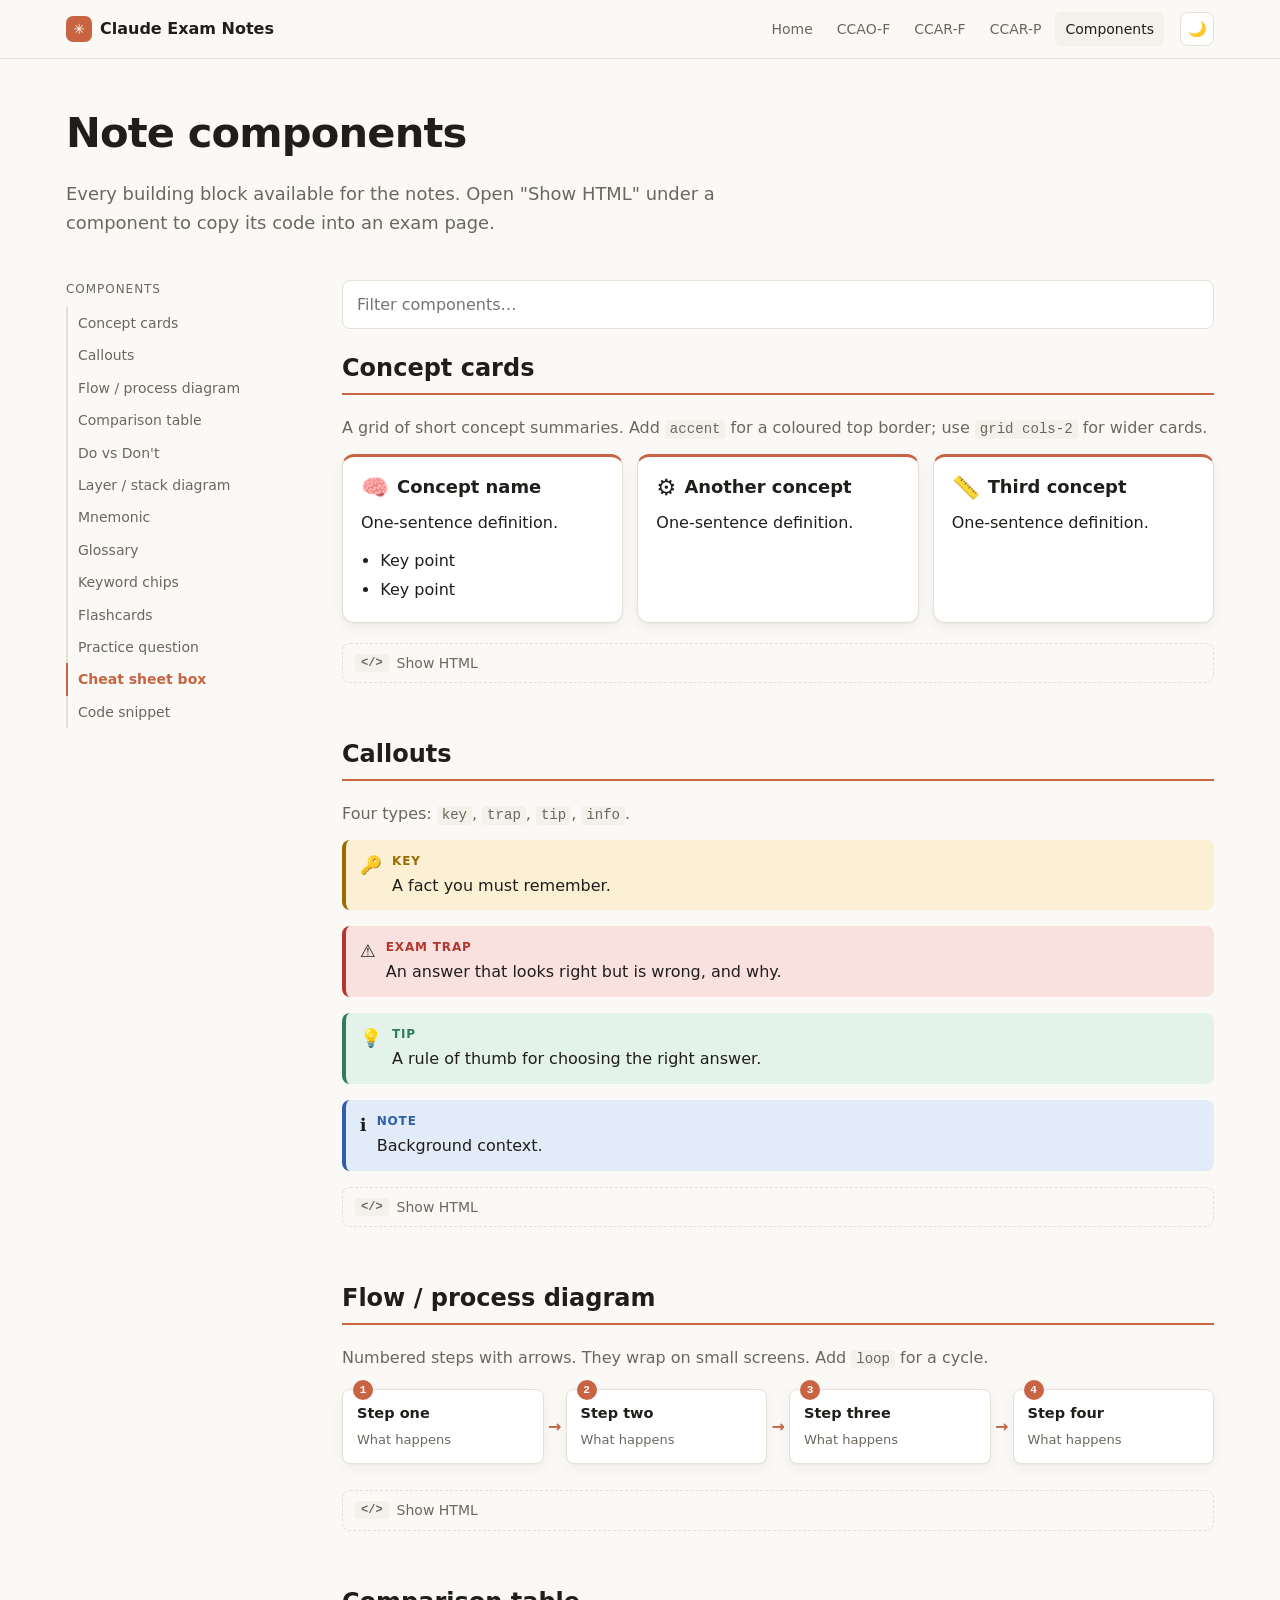
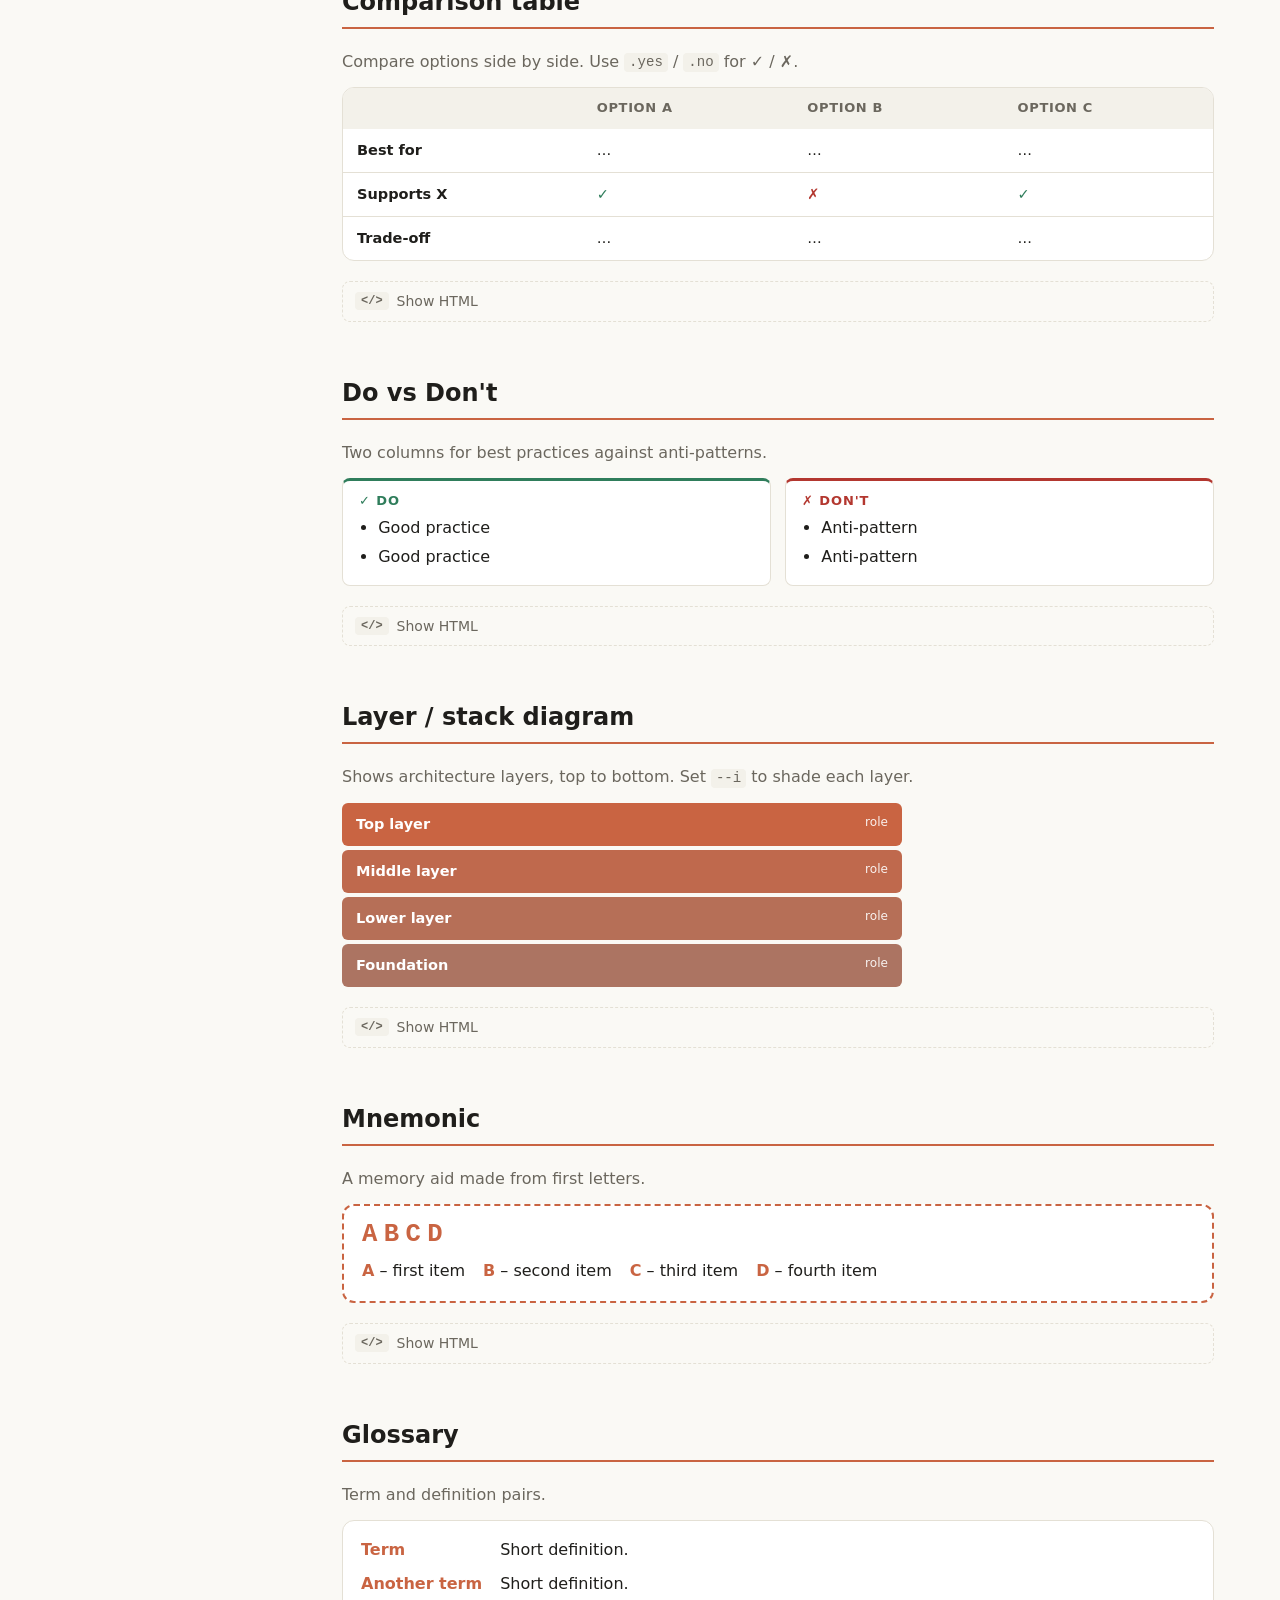
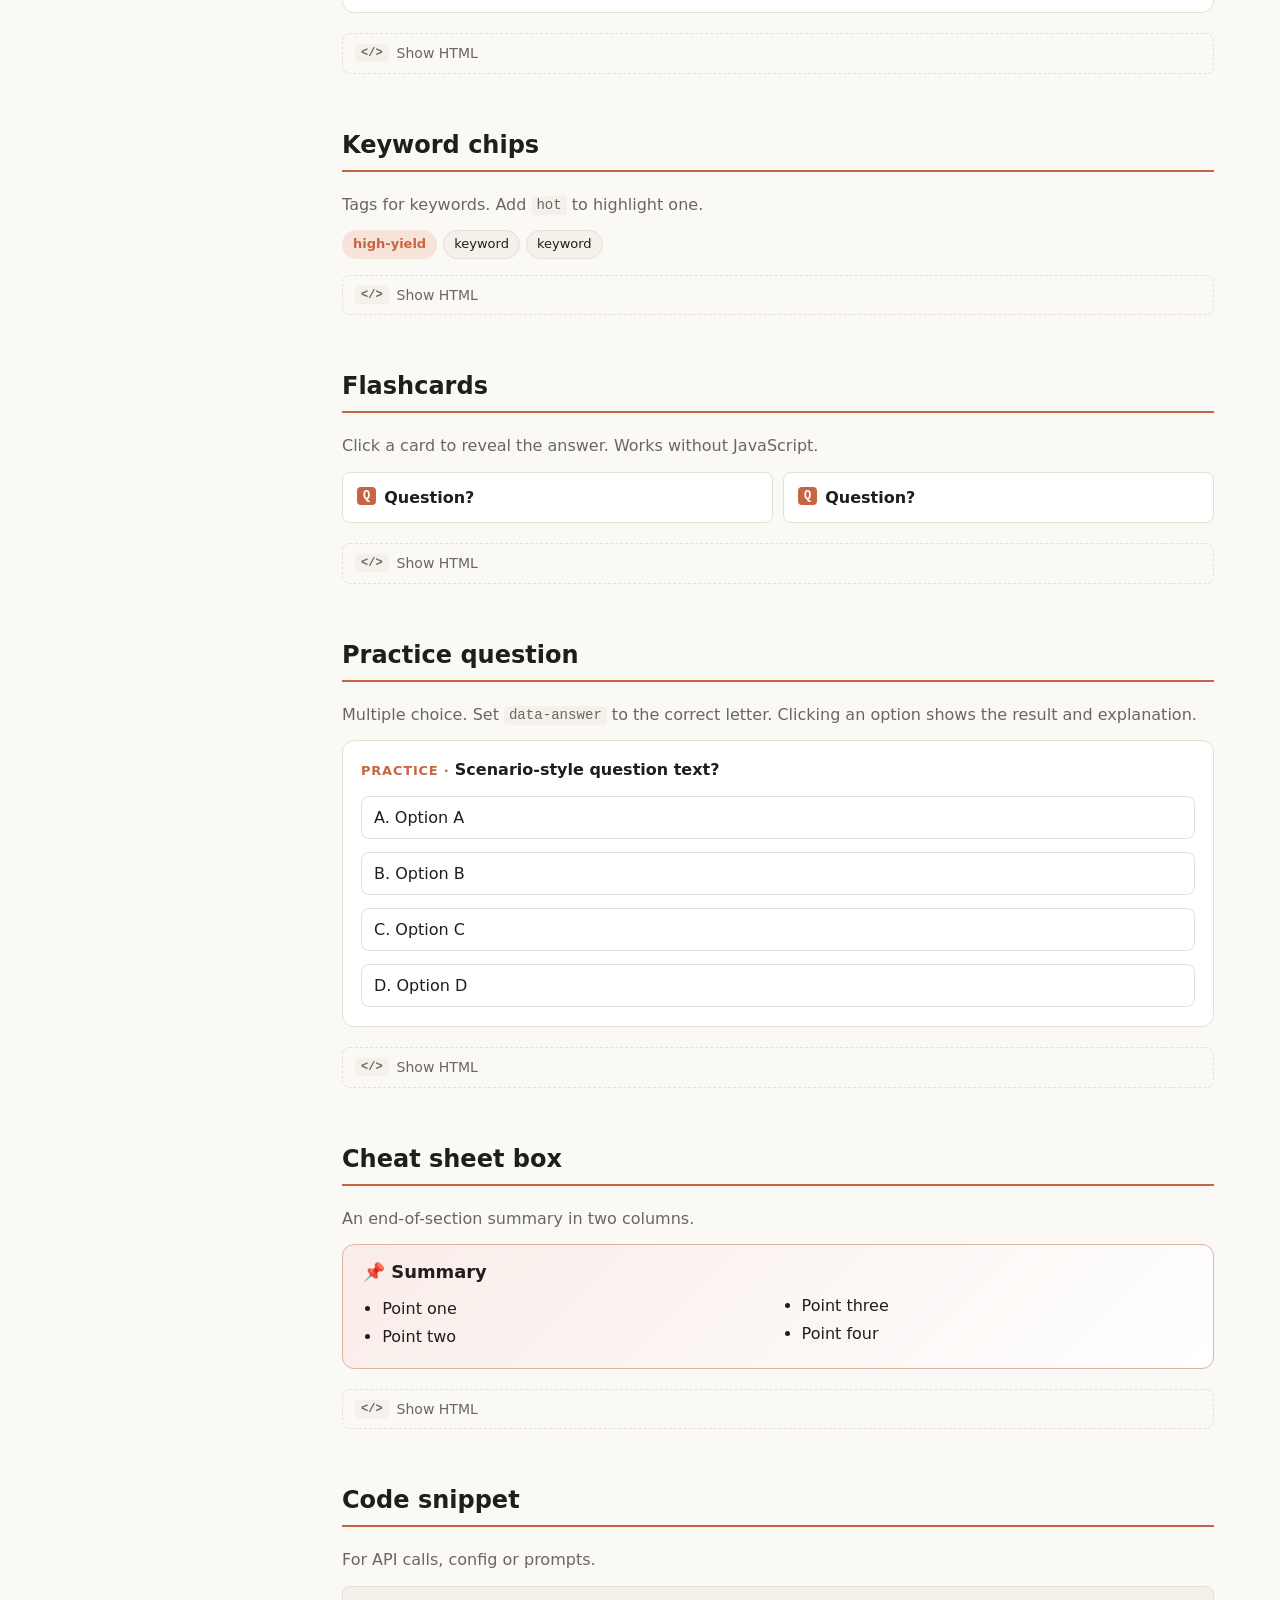
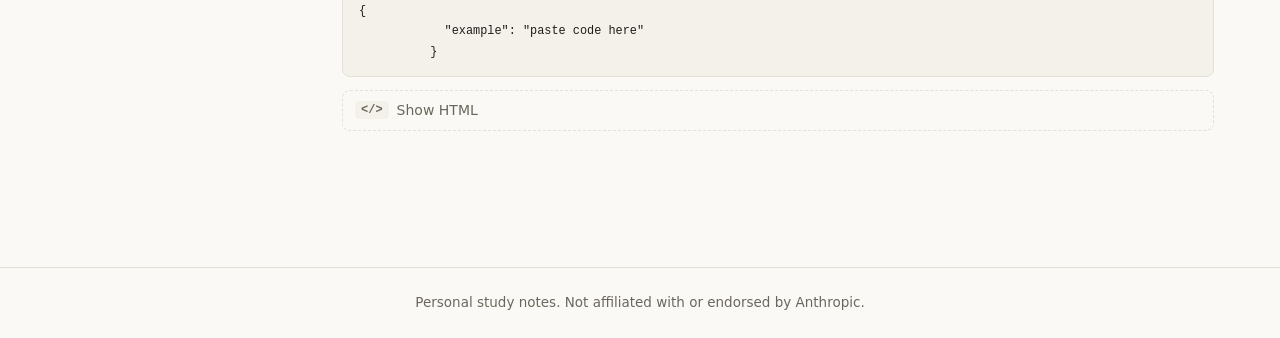
==== components.html @ 819382d5 "Add GitHub Pages template for Claude exam visual notes Static site (no build step) with a home page," ====
<!doctype html>
<html lang="en">
<head>
  <meta charset="utf-8">
  <meta name="viewport" content="width=device-width, initial-scale=1">
  <title>Note Components</title>
  <meta name="description" content="Reusable visual note components with copy-paste HTML.">
  <link rel="icon" href="data:image/svg+xml,<svg xmlns='http://www.w3.org/2000/svg' viewBox='0 0 100 100'><text y='.9em' font-size='90'>✳️</text></svg>">
  <link rel="stylesheet" href="assets/css/style.css">
</head>
<body>
  <header class="site-header">
    <div class="inner">
      <a class="brand" href="index.html"><span class="logo">✳</span> Claude Exam Notes</a>
      <nav class="nav">
        <a href="index.html">Home</a>
        <a href="exams/ccao-f.html">CCAO-F</a>
        <a href="exams/ccar-f.html">CCAR-F</a>
        <a href="exams/ccar-p.html">CCAR-P</a>
        <a href="components.html" aria-current="page">Components</a>
      </nav>
      <button class="icon-btn" data-theme-toggle type="button"></button>
    </div>
  </header>

  <main class="container">
    <div class="hero">
      <h1>Note components</h1>
      <p class="lead">Every building block available for the notes. Open "Show HTML" under a component to copy its code into an exam page.</p>
    </div>
    <div class="with-toc">
      <aside class="toc"><div class="toc-title">Components</div><nav data-toc></nav></aside>
      <div>
        <input class="search" type="search" placeholder="Filter components…" data-search aria-label="Filter components">

        <section class="domain" id="cards">
          <div class="domain-head"><h2>Concept cards</h2></div>
          <p class="muted">A grid of short concept summaries. Add <code>accent</code> for a coloured top border; use <code>grid cols-2</code> for wider cards.</p>
          <div class="grid">
            <div class="card accent">
              <h3><span class="ico">🧠</span> Concept name</h3>
              <p>One-sentence definition.</p>
              <ul><li>Key point</li><li>Key point</li></ul>
            </div>
            <div class="card accent">
              <h3><span class="ico">⚙️</span> Another concept</h3>
              <p>One-sentence definition.</p>
            </div>
            <div class="card accent">
              <h3><span class="ico">📏</span> Third concept</h3>
              <p>One-sentence definition.</p>
            </div>
          </div>
          <details class="qa code-toggle"><summary>Show HTML</summary><div class="a"><pre><code>&lt;div class=&quot;grid&quot;&gt;
  &lt;div class=&quot;card accent&quot;&gt;
    &lt;h3&gt;&lt;span class=&quot;ico&quot;&gt;🧠&lt;/span&gt; Concept name&lt;/h3&gt;
    &lt;p&gt;One-sentence definition.&lt;/p&gt;
    &lt;ul&gt;&lt;li&gt;Key point&lt;/li&gt;&lt;li&gt;Key point&lt;/li&gt;&lt;/ul&gt;
  &lt;/div&gt;
  &lt;div class=&quot;card accent&quot;&gt;
    &lt;h3&gt;&lt;span class=&quot;ico&quot;&gt;⚙️&lt;/span&gt; Another concept&lt;/h3&gt;
    &lt;p&gt;One-sentence definition.&lt;/p&gt;
  &lt;/div&gt;
  &lt;div class=&quot;card accent&quot;&gt;
    &lt;h3&gt;&lt;span class=&quot;ico&quot;&gt;📏&lt;/span&gt; Third concept&lt;/h3&gt;
    &lt;p&gt;One-sentence definition.&lt;/p&gt;
  &lt;/div&gt;
&lt;/div&gt;</code></pre></div></details>
        </section>

        <section class="domain" id="callouts">
          <div class="domain-head"><h2>Callouts</h2></div>
          <p class="muted">Four types: <code>key</code>, <code>trap</code>, <code>tip</code>, <code>info</code>.</p>
          <div class="callout key"><div><strong class="label">Key</strong>A fact you must remember.</div></div>
          <div class="callout trap"><div><strong class="label">Exam trap</strong>An answer that looks right but is wrong, and why.</div></div>
          <div class="callout tip"><div><strong class="label">Tip</strong>A rule of thumb for choosing the right answer.</div></div>
          <div class="callout info"><div><strong class="label">Note</strong>Background context.</div></div>
          <details class="qa code-toggle"><summary>Show HTML</summary><div class="a"><pre><code>&lt;div class=&quot;callout key&quot;&gt;&lt;div&gt;&lt;strong class=&quot;label&quot;&gt;Key&lt;/strong&gt;A fact you must remember.&lt;/div&gt;&lt;/div&gt;
&lt;div class=&quot;callout trap&quot;&gt;&lt;div&gt;&lt;strong class=&quot;label&quot;&gt;Exam trap&lt;/strong&gt;An answer that looks right but is wrong, and why.&lt;/div&gt;&lt;/div&gt;
&lt;div class=&quot;callout tip&quot;&gt;&lt;div&gt;&lt;strong class=&quot;label&quot;&gt;Tip&lt;/strong&gt;A rule of thumb for choosing the right answer.&lt;/div&gt;&lt;/div&gt;
&lt;div class=&quot;callout info&quot;&gt;&lt;div&gt;&lt;strong class=&quot;label&quot;&gt;Note&lt;/strong&gt;Background context.&lt;/div&gt;&lt;/div&gt;</code></pre></div></details>
        </section>

        <section class="domain" id="flow">
          <div class="domain-head"><h2>Flow / process diagram</h2></div>
          <p class="muted">Numbered steps with arrows. They wrap on small screens. Add <code>loop</code> for a cycle.</p>
          <div class="flow">
            <div class="step"><b>Step one</b><span>What happens</span></div>
            <div class="step"><b>Step two</b><span>What happens</span></div>
            <div class="step"><b>Step three</b><span>What happens</span></div>
            <div class="step"><b>Step four</b><span>What happens</span></div>
          </div>
          <details class="qa code-toggle"><summary>Show HTML</summary><div class="a"><pre><code>&lt;div class=&quot;flow&quot;&gt;
  &lt;div class=&quot;step&quot;&gt;&lt;b&gt;Step one&lt;/b&gt;&lt;span&gt;What happens&lt;/span&gt;&lt;/div&gt;
  &lt;div class=&quot;step&quot;&gt;&lt;b&gt;Step two&lt;/b&gt;&lt;span&gt;What happens&lt;/span&gt;&lt;/div&gt;
  &lt;div class=&quot;step&quot;&gt;&lt;b&gt;Step three&lt;/b&gt;&lt;span&gt;What happens&lt;/span&gt;&lt;/div&gt;
  &lt;div class=&quot;step&quot;&gt;&lt;b&gt;Step four&lt;/b&gt;&lt;span&gt;What happens&lt;/span&gt;&lt;/div&gt;
&lt;/div&gt;</code></pre></div></details>
        </section>

        <section class="domain" id="compare">
          <div class="domain-head"><h2>Comparison table</h2></div>
          <p class="muted">Compare options side by side. Use <code>.yes</code> / <code>.no</code> for ✓ / ✗.</p>
          <div class="table-wrap">
            <table class="compare">
              <thead><tr><th></th><th>Option A</th><th>Option B</th><th>Option C</th></tr></thead>
              <tbody>
                <tr><th>Best for</th><td>…</td><td>…</td><td>…</td></tr>
                <tr><th>Supports X</th><td class="yes">✓</td><td class="no">✗</td><td class="yes">✓</td></tr>
                <tr><th>Trade-off</th><td>…</td><td>…</td><td>…</td></tr>
              </tbody>
            </table>
          </div>
          <details class="qa code-toggle"><summary>Show HTML</summary><div class="a"><pre><code>&lt;div class=&quot;table-wrap&quot;&gt;
  &lt;table class=&quot;compare&quot;&gt;
    &lt;thead&gt;&lt;tr&gt;&lt;th&gt;&lt;/th&gt;&lt;th&gt;Option A&lt;/th&gt;&lt;th&gt;Option B&lt;/th&gt;&lt;th&gt;Option C&lt;/th&gt;&lt;/tr&gt;&lt;/thead&gt;
    &lt;tbody&gt;
      &lt;tr&gt;&lt;th&gt;Best for&lt;/th&gt;&lt;td&gt;…&lt;/td&gt;&lt;td&gt;…&lt;/td&gt;&lt;td&gt;…&lt;/td&gt;&lt;/tr&gt;
      &lt;tr&gt;&lt;th&gt;Supports X&lt;/th&gt;&lt;td class=&quot;yes&quot;&gt;✓&lt;/td&gt;&lt;td class=&quot;no&quot;&gt;✗&lt;/td&gt;&lt;td class=&quot;yes&quot;&gt;✓&lt;/td&gt;&lt;/tr&gt;
      &lt;tr&gt;&lt;th&gt;Trade-off&lt;/th&gt;&lt;td&gt;…&lt;/td&gt;&lt;td&gt;…&lt;/td&gt;&lt;td&gt;…&lt;/td&gt;&lt;/tr&gt;
    &lt;/tbody&gt;
  &lt;/table&gt;
&lt;/div&gt;</code></pre></div></details>
        </section>

        <section class="domain" id="dodont">
          <div class="domain-head"><h2>Do vs Don't</h2></div>
          <p class="muted">Two columns for best practices against anti-patterns.</p>
          <div class="dodont">
            <div class="do"><h4>✓ Do</h4><ul><li>Good practice</li><li>Good practice</li></ul></div>
            <div class="dont"><h4>✗ Don't</h4><ul><li>Anti-pattern</li><li>Anti-pattern</li></ul></div>
          </div>
          <details class="qa code-toggle"><summary>Show HTML</summary><div class="a"><pre><code>&lt;div class=&quot;dodont&quot;&gt;
  &lt;div class=&quot;do&quot;&gt;&lt;h4&gt;✓ Do&lt;/h4&gt;&lt;ul&gt;&lt;li&gt;Good practice&lt;/li&gt;&lt;li&gt;Good practice&lt;/li&gt;&lt;/ul&gt;&lt;/div&gt;
  &lt;div class=&quot;dont&quot;&gt;&lt;h4&gt;✗ Don&#x27;t&lt;/h4&gt;&lt;ul&gt;&lt;li&gt;Anti-pattern&lt;/li&gt;&lt;li&gt;Anti-pattern&lt;/li&gt;&lt;/ul&gt;&lt;/div&gt;
&lt;/div&gt;</code></pre></div></details>
        </section>

        <section class="domain" id="stack">
          <div class="domain-head"><h2>Layer / stack diagram</h2></div>
          <p class="muted">Shows architecture layers, top to bottom. Set <code>--i</code> to shade each layer.</p>
          <div class="stack">
            <div class="layer" style="--i:0">Top layer <small>role</small></div>
            <div class="layer" style="--i:1">Middle layer <small>role</small></div>
            <div class="layer" style="--i:2">Lower layer <small>role</small></div>
            <div class="layer" style="--i:3">Foundation <small>role</small></div>
          </div>
          <details class="qa code-toggle"><summary>Show HTML</summary><div class="a"><pre><code>&lt;div class=&quot;stack&quot;&gt;
  &lt;div class=&quot;layer&quot; style=&quot;--i:0&quot;&gt;Top layer &lt;small&gt;role&lt;/small&gt;&lt;/div&gt;
  &lt;div class=&quot;layer&quot; style=&quot;--i:1&quot;&gt;Middle layer &lt;small&gt;role&lt;/small&gt;&lt;/div&gt;
  &lt;div class=&quot;layer&quot; style=&quot;--i:2&quot;&gt;Lower layer &lt;small&gt;role&lt;/small&gt;&lt;/div&gt;
  &lt;div class=&quot;layer&quot; style=&quot;--i:3&quot;&gt;Foundation &lt;small&gt;role&lt;/small&gt;&lt;/div&gt;
&lt;/div&gt;</code></pre></div></details>
        </section>

        <section class="domain" id="mnemonic">
          <div class="domain-head"><h2>Mnemonic</h2></div>
          <p class="muted">A memory aid made from first letters.</p>
          <div class="mnemonic">
            <div class="word">ABCD</div>
            <ul>
              <li><b>A</b> – first item</li>
              <li><b>B</b> – second item</li>
              <li><b>C</b> – third item</li>
              <li><b>D</b> – fourth item</li>
            </ul>
          </div>
          <details class="qa code-toggle"><summary>Show HTML</summary><div class="a"><pre><code>&lt;div class=&quot;mnemonic&quot;&gt;
  &lt;div class=&quot;word&quot;&gt;ABCD&lt;/div&gt;
  &lt;ul&gt;
    &lt;li&gt;&lt;b&gt;A&lt;/b&gt; – first item&lt;/li&gt;
    &lt;li&gt;&lt;b&gt;B&lt;/b&gt; – second item&lt;/li&gt;
    &lt;li&gt;&lt;b&gt;C&lt;/b&gt; – third item&lt;/li&gt;
    &lt;li&gt;&lt;b&gt;D&lt;/b&gt; – fourth item&lt;/li&gt;
  &lt;/ul&gt;
&lt;/div&gt;</code></pre></div></details>
        </section>

        <section class="domain" id="glossary">
          <div class="domain-head"><h2>Glossary</h2></div>
          <p class="muted">Term and definition pairs.</p>
          <dl class="glossary">
            <dt>Term</dt><dd>Short definition.</dd>
            <dt>Another term</dt><dd>Short definition.</dd>
          </dl>
          <details class="qa code-toggle"><summary>Show HTML</summary><div class="a"><pre><code>&lt;dl class=&quot;glossary&quot;&gt;
  &lt;dt&gt;Term&lt;/dt&gt;&lt;dd&gt;Short definition.&lt;/dd&gt;
  &lt;dt&gt;Another term&lt;/dt&gt;&lt;dd&gt;Short definition.&lt;/dd&gt;
&lt;/dl&gt;</code></pre></div></details>
        </section>

        <section class="domain" id="chips">
          <div class="domain-head"><h2>Keyword chips</h2></div>
          <p class="muted">Tags for keywords. Add <code>hot</code> to highlight one.</p>
          <div class="chips">
            <span class="chip hot">high-yield</span>
            <span class="chip">keyword</span>
            <span class="chip">keyword</span>
          </div>
          <details class="qa code-toggle"><summary>Show HTML</summary><div class="a"><pre><code>&lt;div class=&quot;chips&quot;&gt;
  &lt;span class=&quot;chip hot&quot;&gt;high-yield&lt;/span&gt;
  &lt;span class=&quot;chip&quot;&gt;keyword&lt;/span&gt;
  &lt;span class=&quot;chip&quot;&gt;keyword&lt;/span&gt;
&lt;/div&gt;</code></pre></div></details>
        </section>

        <section class="domain" id="flashcards">
          <div class="domain-head"><h2>Flashcards</h2></div>
          <p class="muted">Click a card to reveal the answer. Works without JavaScript.</p>
          <div class="flashcards">
            <details class="qa"><summary>Question?</summary><div class="a"><p>Answer.</p></div></details>
            <details class="qa"><summary>Question?</summary><div class="a"><p>Answer.</p></div></details>
          </div>
          <details class="qa code-toggle"><summary>Show HTML</summary><div class="a"><pre><code>&lt;div class=&quot;flashcards&quot;&gt;
  &lt;details class=&quot;qa&quot;&gt;&lt;summary&gt;Question?&lt;/summary&gt;&lt;div class=&quot;a&quot;&gt;&lt;p&gt;Answer.&lt;/p&gt;&lt;/div&gt;&lt;/details&gt;
  &lt;details class=&quot;qa&quot;&gt;&lt;summary&gt;Question?&lt;/summary&gt;&lt;div class=&quot;a&quot;&gt;&lt;p&gt;Answer.&lt;/p&gt;&lt;/div&gt;&lt;/details&gt;
&lt;/div&gt;</code></pre></div></details>
        </section>

        <section class="domain" id="quiz">
          <div class="domain-head"><h2>Practice question</h2></div>
          <p class="muted">Multiple choice. Set <code>data-answer</code> to the correct letter. Clicking an option shows the result and explanation.</p>
          <div class="quiz" data-answer="B">
            <div class="q">Scenario-style question text?</div>
            <ol>
              <li>Option A</li>
              <li>Option B</li>
              <li>Option C</li>
              <li>Option D</li>
            </ol>
            <div class="why"><b>Answer: B.</b> Why B is right and the others are wrong.</div>
          </div>
          <details class="qa code-toggle"><summary>Show HTML</summary><div class="a"><pre><code>&lt;div class=&quot;quiz&quot; data-answer=&quot;B&quot;&gt;
  &lt;div class=&quot;q&quot;&gt;Scenario-style question text?&lt;/div&gt;
  &lt;ol&gt;
    &lt;li&gt;Option A&lt;/li&gt;
    &lt;li&gt;Option B&lt;/li&gt;
    &lt;li&gt;Option C&lt;/li&gt;
    &lt;li&gt;Option D&lt;/li&gt;
  &lt;/ol&gt;
  &lt;div class=&quot;why&quot;&gt;&lt;b&gt;Answer: B.&lt;/b&gt; Why B is right and the others are wrong.&lt;/div&gt;
&lt;/div&gt;</code></pre></div></details>
        </section>

        <section class="domain" id="cheatsheet">
          <div class="domain-head"><h2>Cheat sheet box</h2></div>
          <p class="muted">An end-of-section summary in two columns.</p>
          <div class="cheatsheet">
            <h3>Summary</h3>
            <ul>
              <li>Point one</li><li>Point two</li><li>Point three</li><li>Point four</li>
            </ul>
          </div>
          <details class="qa code-toggle"><summary>Show HTML</summary><div class="a"><pre><code>&lt;div class=&quot;cheatsheet&quot;&gt;
  &lt;h3&gt;Summary&lt;/h3&gt;
  &lt;ul&gt;
    &lt;li&gt;Point one&lt;/li&gt;&lt;li&gt;Point two&lt;/li&gt;&lt;li&gt;Point three&lt;/li&gt;&lt;li&gt;Point four&lt;/li&gt;
  &lt;/ul&gt;
&lt;/div&gt;</code></pre></div></details>
        </section>

        <section class="domain" id="code">
          <div class="domain-head"><h2>Code snippet</h2></div>
          <p class="muted">For API calls, config or prompts.</p>
          <pre><code>{
            "example": "paste code here"
          }</code></pre>
          <details class="qa code-toggle"><summary>Show HTML</summary><div class="a"><pre><code>&lt;pre&gt;&lt;code&gt;{
  &quot;example&quot;: &quot;paste code here&quot;
}&lt;/code&gt;&lt;/pre&gt;</code></pre></div></details>
        </section>

      </div>
    </div>
  </main>

  <footer class="site-footer">Personal study notes. Not affiliated with or endorsed by Anthropic.</footer>
  <script src="assets/js/app.js"></script>
</body>
</html>
---- assets/css/style.css ----
/* ==========================================================================
   Claude Exam Visual Notes — design system
   Tokens → base → layout → components → utilities → print
   ========================================================================== */

/* ---------- Tokens ---------- */
:root {
  --bg: #faf9f5;
  --surface: #ffffff;
  --surface-2: #f3f1ea;
  --border: #e4e0d5;
  --text: #1f1e1b;
  --muted: #6b675e;
  --accent: #c96442;          /* clay */
  --accent-soft: #f6e3da;

  /* semantic callouts */
  --tip: #2f7d5b;   --tip-soft: #e3f2ea;
  --trap: #b3372f;  --trap-soft: #f9e1df;
  --key: #9a6b00;   --key-soft: #fbf0d3;
  --info: #2f5fa7;  --info-soft: #e2ebf8;

  /* exam colours */
  --ccao-f: #2a8a8a;
  --ccar-f: #4a5bc4;
  --ccar-p: #7a4ab8;
  --exam: var(--accent);      /* overridden per page via body[data-exam] */

  --radius: 12px;
  --radius-sm: 8px;
  --shadow: 0 1px 2px rgba(0,0,0,.04), 0 4px 14px rgba(0,0,0,.05);
  --font: "Inter", system-ui, -apple-system, "Segoe UI", Roboto, sans-serif;
  --mono: "JetBrains Mono", ui-monospace, SFMono-Regular, Menlo, monospace;
  --maxw: 1180px;
}

@media (prefers-color-scheme: dark) {
  :root:not([data-theme="light"]) {
    --bg: #1b1a18; --surface: #24231f; --surface-2: #2c2b27; --border: #3a3832;
    --text: #ece9e1; --muted: #a29d92; --accent: #e08a68; --accent-soft: #3d2b23;
    --tip: #6cc79d; --tip-soft: #1f3329; --trap: #f08a80; --trap-soft: #3b2220;
    --key: #e7bd52; --key-soft: #3a3019; --info: #85aef0; --info-soft: #1f2a3c;
    --ccao-f: #4fc0c0; --ccar-f: #8a98f0; --ccar-p: #b48af0;
    --shadow: 0 1px 2px rgba(0,0,0,.3), 0 4px 14px rgba(0,0,0,.25);
  }
}
:root[data-theme="dark"] {
  --bg: #1b1a18; --surface: #24231f; --surface-2: #2c2b27; --border: #3a3832;
  --text: #ece9e1; --muted: #a29d92; --accent: #e08a68; --accent-soft: #3d2b23;
  --tip: #6cc79d; --tip-soft: #1f3329; --trap: #f08a80; --trap-soft: #3b2220;
  --key: #e7bd52; --key-soft: #3a3019; --info: #85aef0; --info-soft: #1f2a3c;
  --ccao-f: #4fc0c0; --ccar-f: #8a98f0; --ccar-p: #b48af0;
  --shadow: 0 1px 2px rgba(0,0,0,.3), 0 4px 14px rgba(0,0,0,.25);
}

body[data-exam="ccao-f"] { --exam: var(--ccao-f); }
body[data-exam="ccar-f"] { --exam: var(--ccar-f); }
body[data-exam="ccar-p"] { --exam: var(--ccar-p); }

/* ---------- Base ---------- */
*, *::before, *::after { box-sizing: border-box; }
html { scroll-behavior: smooth; scroll-padding-top: 80px; }
body {
  margin: 0; background: var(--bg); color: var(--text);
  font: 16px/1.6 var(--font); -webkit-font-smoothing: antialiased;
}
h1, h2, h3, h4 { line-height: 1.25; margin: 0 0 .5em; }
h1 { font-size: clamp(1.8rem, 4vw, 2.6rem); letter-spacing: -.02em; }
h2 { font-size: 1.5rem; }
h3 { font-size: 1.12rem; }
p { margin: 0 0 .8em; }
a { color: var(--exam); text-decoration: none; }
a:hover { text-decoration: underline; }
code { font: .88em var(--mono); background: var(--surface-2); padding: .1em .35em; border-radius: 4px; }
pre { background: var(--surface-2); border: 1px solid var(--border); border-radius: var(--radius-sm);
      padding: 14px 16px; overflow-x: auto; font: 13.5px/1.5 var(--mono); }
pre code { background: none; padding: 0; }
ul, ol { padding-left: 1.2em; margin: 0 0 .8em; }
li { margin: .2em 0; }
hr { border: 0; border-top: 1px solid var(--border); margin: 2rem 0; }

/* ---------- Header ---------- */
.site-header {
  position: sticky; top: 0; z-index: 20;
  background: color-mix(in srgb, var(--bg) 88%, transparent);
  backdrop-filter: blur(10px); border-bottom: 1px solid var(--border);
}
.site-header .inner {
  max-width: var(--maxw); margin: 0 auto; padding: 12px 16px;
  display: flex; align-items: center; gap: 16px; flex-wrap: wrap;
}
.brand { font-weight: 700; color: var(--text); display: flex; align-items: center; gap: 8px; }
.brand:hover { text-decoration: none; }
.brand .logo { width: 26px; height: 26px; border-radius: 7px; background: var(--accent);
               display: grid; place-items: center; color: #fff; font-size: 14px; }
.nav { display: flex; gap: 4px; flex-wrap: wrap; margin-left: auto; }
.nav a { color: var(--muted); padding: 6px 10px; border-radius: 6px; font-size: 14px; font-weight: 500; }
.nav a:hover, .nav a[aria-current="page"] { background: var(--surface-2); color: var(--text); text-decoration: none; }
.icon-btn { border: 1px solid var(--border); background: var(--surface); color: var(--text);
            border-radius: 8px; width: 34px; height: 34px; cursor: pointer; font-size: 15px; }

/* ---------- Layout ---------- */
.container { max-width: var(--maxw); margin: 0 auto; padding: 0 16px; }
.hero { padding: 48px 0 28px; }
.hero .lead { font-size: 1.12rem; color: var(--muted); max-width: 720px; }
.with-toc { display: grid; grid-template-columns: 240px minmax(0, 1fr); gap: 36px; padding-bottom: 80px; }
@media (max-width: 900px) { .with-toc { grid-template-columns: 1fr; } .toc { display: none; } }

.toc { position: sticky; top: 76px; align-self: start; max-height: calc(100vh - 96px); overflow: auto;
       font-size: 14px; padding-right: 8px; }
.toc .toc-title { font-size: 12px; text-transform: uppercase; letter-spacing: .08em; color: var(--muted); margin-bottom: 8px; }
.toc a { display: block; color: var(--muted); padding: 5px 10px; border-left: 2px solid var(--border); }
.toc a.active { color: var(--exam); border-left-color: var(--exam); font-weight: 600; }
.toc a:hover { text-decoration: none; color: var(--text); }
.toc .progress { margin: 16px 0 0; }

/* ---------- Exam hero badge ---------- */
.exam-code { display: inline-block; font: 700 13px var(--mono); letter-spacing: .05em;
             color: #fff; background: var(--exam); padding: 4px 10px; border-radius: 6px; margin-bottom: 12px; }
.meta-row { display: flex; flex-wrap: wrap; gap: 10px; margin-top: 16px; }
.meta { background: var(--surface); border: 1px solid var(--border); border-radius: 999px;
        padding: 5px 12px; font-size: 13.5px; color: var(--muted); }
.meta b { color: var(--text); }

/* ---------- Search ---------- */
.search { width: 100%; padding: 11px 14px; border: 1px solid var(--border); border-radius: var(--radius-sm);
          background: var(--surface); color: var(--text); font: inherit; margin-bottom: 24px; }
.search:focus { outline: 2px solid var(--exam); outline-offset: 1px; }

/* ==========================================================================
   COMPONENTS
   ========================================================================== */

/* Domain section — one per exam domain/topic */
.domain { margin-bottom: 56px; }
.domain-head { display: flex; align-items: center; gap: 12px; flex-wrap: wrap;
               padding-bottom: 10px; border-bottom: 2px solid var(--exam); margin-bottom: 20px; }
.domain-head h2 { margin: 0; }
.domain-num { font: 700 13px var(--mono); color: var(--exam); background: color-mix(in srgb, var(--exam) 14%, transparent);
              padding: 3px 8px; border-radius: 6px; }
.weight { margin-left: auto; font-size: 13px; color: var(--muted); display: flex; align-items: center; gap: 8px; }
.weight .bar { width: 90px; height: 7px; background: var(--surface-2); border-radius: 99px; overflow: hidden; }
.weight .bar i { display: block; height: 100%; background: var(--exam); }
.done-toggle { font-size: 13px; color: var(--muted); display: flex; align-items: center; gap: 6px; cursor: pointer; user-select: none; }
.done-toggle input { accent-color: var(--exam); width: 16px; height: 16px; }
.domain.is-done .domain-head h2 { opacity: .6; }

/* Concept cards grid */
.grid { display: grid; gap: 14px; grid-template-columns: repeat(auto-fill, minmax(250px, 1fr)); margin-bottom: 20px; }
.grid.cols-2 { grid-template-columns: repeat(auto-fill, minmax(min(100%, 380px), 1fr)); }
.card { background: var(--surface); border: 1px solid var(--border); border-radius: var(--radius);
        padding: 16px 18px; box-shadow: var(--shadow); }
.card h3 { display: flex; align-items: center; gap: 8px; }
.card .ico { font-size: 1.25em; }
.card p:last-child, .card ul:last-child { margin-bottom: 0; }
.card.accent { border-top: 3px solid var(--exam); }

/* Callouts */
.callout { border-radius: var(--radius-sm); padding: 12px 16px 12px 14px; margin: 0 0 16px;
           border-left: 4px solid; display: grid; grid-template-columns: auto 1fr; gap: 10px; }
.callout::before { font-size: 1.1em; line-height: 1.5; }
.callout > div > :last-child { margin-bottom: 0; }
.callout strong.label { display: block; font-size: 12px; text-transform: uppercase; letter-spacing: .07em; margin-bottom: 2px; }
.callout.tip  { background: var(--tip-soft);  border-color: var(--tip); }   .callout.tip::before  { content: "💡"; } .callout.tip .label  { color: var(--tip); }
.callout.trap { background: var(--trap-soft); border-color: var(--trap); }  .callout.trap::before { content: "⚠️"; } .callout.trap .label { color: var(--trap); }
.callout.key  { background: var(--key-soft);  border-color: var(--key); }   .callout.key::before  { content: "🔑"; } .callout.key .label  { color: var(--key); }
.callout.info { background: var(--info-soft); border-color: var(--info); }  .callout.info::before { content: "ℹ️"; } .callout.info .label { color: var(--info); }

/* Flow / process diagram */
.flow { display: flex; flex-wrap: wrap; align-items: stretch; gap: 0; margin: 0 0 20px; counter-reset: step; }
.flow .step { flex: 1 1 140px; position: relative; background: var(--surface); border: 1px solid var(--border);
              border-radius: var(--radius-sm); padding: 12px 14px; margin: 6px 22px 6px 0; box-shadow: var(--shadow); }
.flow .step::before { counter-increment: step; content: counter(step); position: absolute; top: -10px; left: 10px;
                      background: var(--exam); color: #fff; font: 700 11px var(--mono); width: 20px; height: 20px;
                      border-radius: 50%; display: grid; place-items: center; }
.flow .step::after { content: "→"; position: absolute; right: -19px; top: 50%; transform: translateY(-50%);
                     color: var(--exam); font-weight: 700; }
.flow .step:last-child { margin-right: 0; }
.flow .step:last-child::after { display: none; }
.flow .step b { display: block; font-size: 14.5px; }
.flow .step span { font-size: 13px; color: var(--muted); }
.flow.loop .step:last-child::after { content: "↺"; display: block; right: 8px; top: 8px; transform: none; }

/* Comparison table */
.table-wrap { overflow-x: auto; margin: 0 0 20px; border: 1px solid var(--border); border-radius: var(--radius); background: var(--surface); }
table.compare { width: 100%; border-collapse: collapse; font-size: 14.5px; }
.compare th, .compare td { text-align: left; padding: 10px 14px; border-bottom: 1px solid var(--border); vertical-align: top; }
.compare thead th { background: var(--surface-2); font-size: 13px; text-transform: uppercase; letter-spacing: .05em; color: var(--muted); }
.compare tbody th { font-weight: 600; white-space: nowrap; }
.compare tr:last-child td, .compare tr:last-child th { border-bottom: 0; }
.yes { color: var(--tip); font-weight: 700; } .no { color: var(--trap); font-weight: 700; }

/* Tags / chips */
.chips { display: flex; flex-wrap: wrap; gap: 6px; margin: 0 0 16px; }
.chip { font-size: 13px; padding: 3px 10px; border-radius: 999px; background: var(--surface-2); border: 1px solid var(--border); }
.chip.hot { background: var(--accent-soft); border-color: transparent; color: var(--accent); font-weight: 600; }

/* Glossary */
dl.glossary { display: grid; grid-template-columns: max-content 1fr; gap: 8px 18px; margin: 0 0 20px;
              background: var(--surface); border: 1px solid var(--border); border-radius: var(--radius); padding: 16px 18px; }
dl.glossary dt { font-weight: 600; color: var(--exam); }
dl.glossary dd { margin: 0; }
@media (max-width: 560px) { dl.glossary { grid-template-columns: 1fr; } dl.glossary dd { margin-bottom: 8px; } }

/* Mnemonic */
.mnemonic { background: var(--surface); border: 2px dashed var(--exam); border-radius: var(--radius); padding: 14px 18px; margin: 0 0 20px; }
.mnemonic .word { font: 800 1.6rem var(--mono); letter-spacing: .25em; color: var(--exam); }
.mnemonic ul { list-style: none; padding: 0; margin: 6px 0 0; display: flex; flex-wrap: wrap; gap: 6px 18px; }
.mnemonic li b { color: var(--exam); }

/* Flashcards (native <details>, no JS needed) */
.flashcards { display: grid; gap: 10px; grid-template-columns: repeat(auto-fill, minmax(min(100%, 320px), 1fr)); margin: 0 0 20px; }
details.qa { background: var(--surface); border: 1px solid var(--border); border-radius: var(--radius-sm); padding: 0; }
details.qa summary { cursor: pointer; padding: 12px 14px; font-weight: 600; list-style: none; display: flex; gap: 8px; }
details.qa summary::-webkit-details-marker { display: none; }
details.qa summary::before { content: "Q"; font: 700 12px var(--mono); color: #fff; background: var(--exam);
                             border-radius: 4px; padding: 2px 6px; height: fit-content; margin-top: 2px; }
details.qa[open] summary { border-bottom: 1px dashed var(--border); }
details.qa .a { padding: 10px 14px 12px; }
details.qa .a > :last-child { margin-bottom: 0; }

/* Mini quiz (MCQ) */
.quiz { background: var(--surface); border: 1px solid var(--border); border-radius: var(--radius); padding: 16px 18px; margin: 0 0 20px; }
.quiz .q { font-weight: 600; margin-bottom: 10px; }
.quiz .q::before { content: "Practice · "; color: var(--exam); font-size: 13px; text-transform: uppercase; letter-spacing: .06em; }
.quiz ol { list-style: upper-alpha; padding-left: 0; margin: 0; display: grid; gap: 6px; }
.quiz li { list-style-position: inside; padding: 8px 12px; border: 1px solid var(--border); border-radius: var(--radius-sm);
           cursor: pointer; transition: background .15s; }
.quiz li:hover { background: var(--surface-2); }
.quiz li.correct { background: var(--tip-soft); border-color: var(--tip); }
.quiz li.wrong { background: var(--trap-soft); border-color: var(--trap); }
.quiz .why { display: none; margin-top: 10px; font-size: 14.5px; color: var(--muted); }
.quiz.answered .why { display: block; }
.quiz.answered li { cursor: default; }

/* Cheat sheet / summary box */
.cheatsheet { background: linear-gradient(135deg, color-mix(in srgb, var(--exam) 12%, var(--surface)), var(--surface));
              border: 1px solid color-mix(in srgb, var(--exam) 35%, var(--border)); border-radius: var(--radius);
              padding: 16px 20px; margin: 0 0 20px; }
.cheatsheet h3::before { content: "📌 "; }
.cheatsheet ul { columns: 2 260px; column-gap: 28px; margin: 0; }
.cheatsheet li { break-inside: avoid; }

/* Two-column "do vs don't" */
.dodont { display: grid; grid-template-columns: repeat(auto-fit, minmax(min(100%, 260px), 1fr)); gap: 14px; margin: 0 0 20px; }
.dodont > div { border-radius: var(--radius-sm); padding: 12px 16px; border: 1px solid var(--border); background: var(--surface); }
.dodont .do { border-top: 3px solid var(--tip); }  .dodont .do h4 { color: var(--tip); }
.dodont .dont { border-top: 3px solid var(--trap); } .dodont .dont h4 { color: var(--trap); }
.dodont h4 { margin: 0 0 6px; font-size: 13px; text-transform: uppercase; letter-spacing: .07em; }
.dodont ul { margin: 0; }

/* Layer / stack diagram */
.stack { display: grid; gap: 4px; margin: 0 0 20px; max-width: 560px; }
.stack .layer { padding: 10px 14px; border-radius: 6px; color: #fff; font-weight: 600; font-size: 14.5px;
                display: flex; justify-content: space-between; gap: 10px;
                background: color-mix(in srgb, var(--exam) calc(100% - var(--i, 0) * 15%), #888); }
.stack .layer small { font-weight: 400; opacity: .9; }

/* ---------- Home page exam tiles ---------- */
.exam-tiles { display: grid; gap: 18px; grid-template-columns: repeat(auto-fit, minmax(min(100%, 300px), 1fr)); margin: 10px 0 48px; }
.exam-tile { display: block; background: var(--surface); border: 1px solid var(--border); border-radius: 16px;
             padding: 22px; box-shadow: var(--shadow); color: var(--text); border-top: 5px solid var(--exam);
             transition: transform .15s, box-shadow .15s; }
.exam-tile:hover { transform: translateY(-3px); text-decoration: none; box-shadow: 0 8px 28px rgba(0,0,0,.09); }
.exam-tile[data-exam="ccao-f"] { --exam: var(--ccao-f); }
.exam-tile[data-exam="ccar-f"] { --exam: var(--ccar-f); }
.exam-tile[data-exam="ccar-p"] { --exam: var(--ccar-p); }
.exam-tile h3 { font-size: 1.15rem; margin-top: 4px; }
.exam-tile p { color: var(--muted); font-size: 14.5px; }
.exam-tile .level { font-size: 12px; text-transform: uppercase; letter-spacing: .08em; color: var(--exam); font-weight: 700; }
.progress { height: 8px; background: var(--surface-2); border-radius: 99px; overflow: hidden; margin-top: 14px; }
.progress i { display: block; height: 100%; width: 0; background: var(--exam); transition: width .3s; }
.progress-label { font-size: 12.5px; color: var(--muted); margin-top: 6px; }

/* Legend on home */
.legend { display: flex; flex-wrap: wrap; gap: 10px; }

/* ---------- Footer ---------- */
.site-footer { border-top: 1px solid var(--border); padding: 24px 16px; text-align: center; color: var(--muted); font-size: 13.5px; }

/* ---------- Utilities ---------- */
.muted { color: var(--muted); }
.hidden { display: none !important; }
.placeholder { border: 2px dashed var(--border); border-radius: var(--radius); padding: 18px; color: var(--muted); text-align: center; margin-bottom: 20px; }

/* ---------- Print: turns any page into a compact cheat sheet ---------- */
@media print {
  .site-header, .toc, .search, .site-footer, .done-toggle, .icon-btn { display: none !important; }
  .with-toc { display: block; }
  body { background: #fff; font-size: 12px; }
  .card, .quiz, .callout, .flow .step { box-shadow: none; break-inside: avoid; }
  details.qa .a { display: block; }
  .domain { break-before: auto; margin-bottom: 24px; }
}

/* "Show HTML" toggles on the components page */
details.qa.code-toggle { background: transparent; border-style: dashed; margin-bottom: 8px; }
details.qa.code-toggle summary { font-weight: 500; font-size: 14px; color: var(--muted); padding: 8px 12px; }
details.qa.code-toggle summary::before { content: "</>"; background: var(--surface-2); color: var(--muted); }
details.qa.code-toggle pre { margin: 0; }
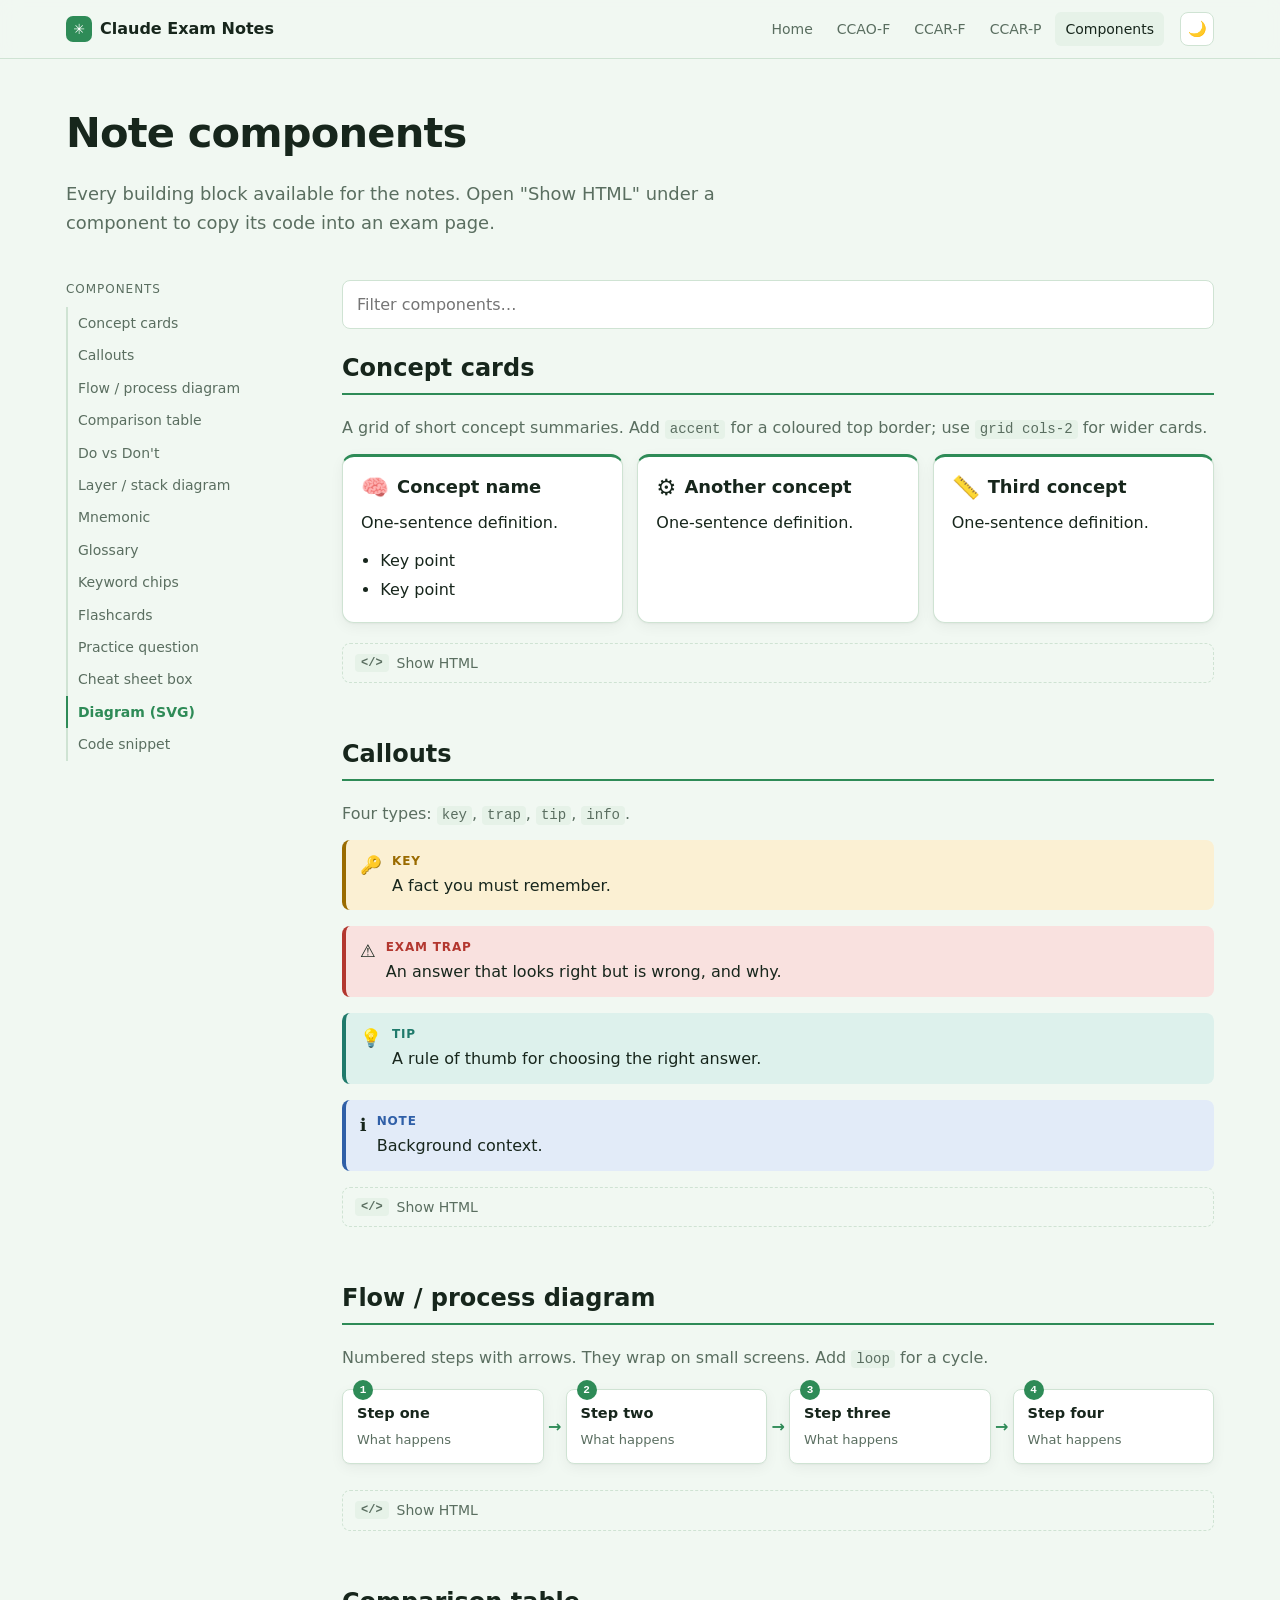
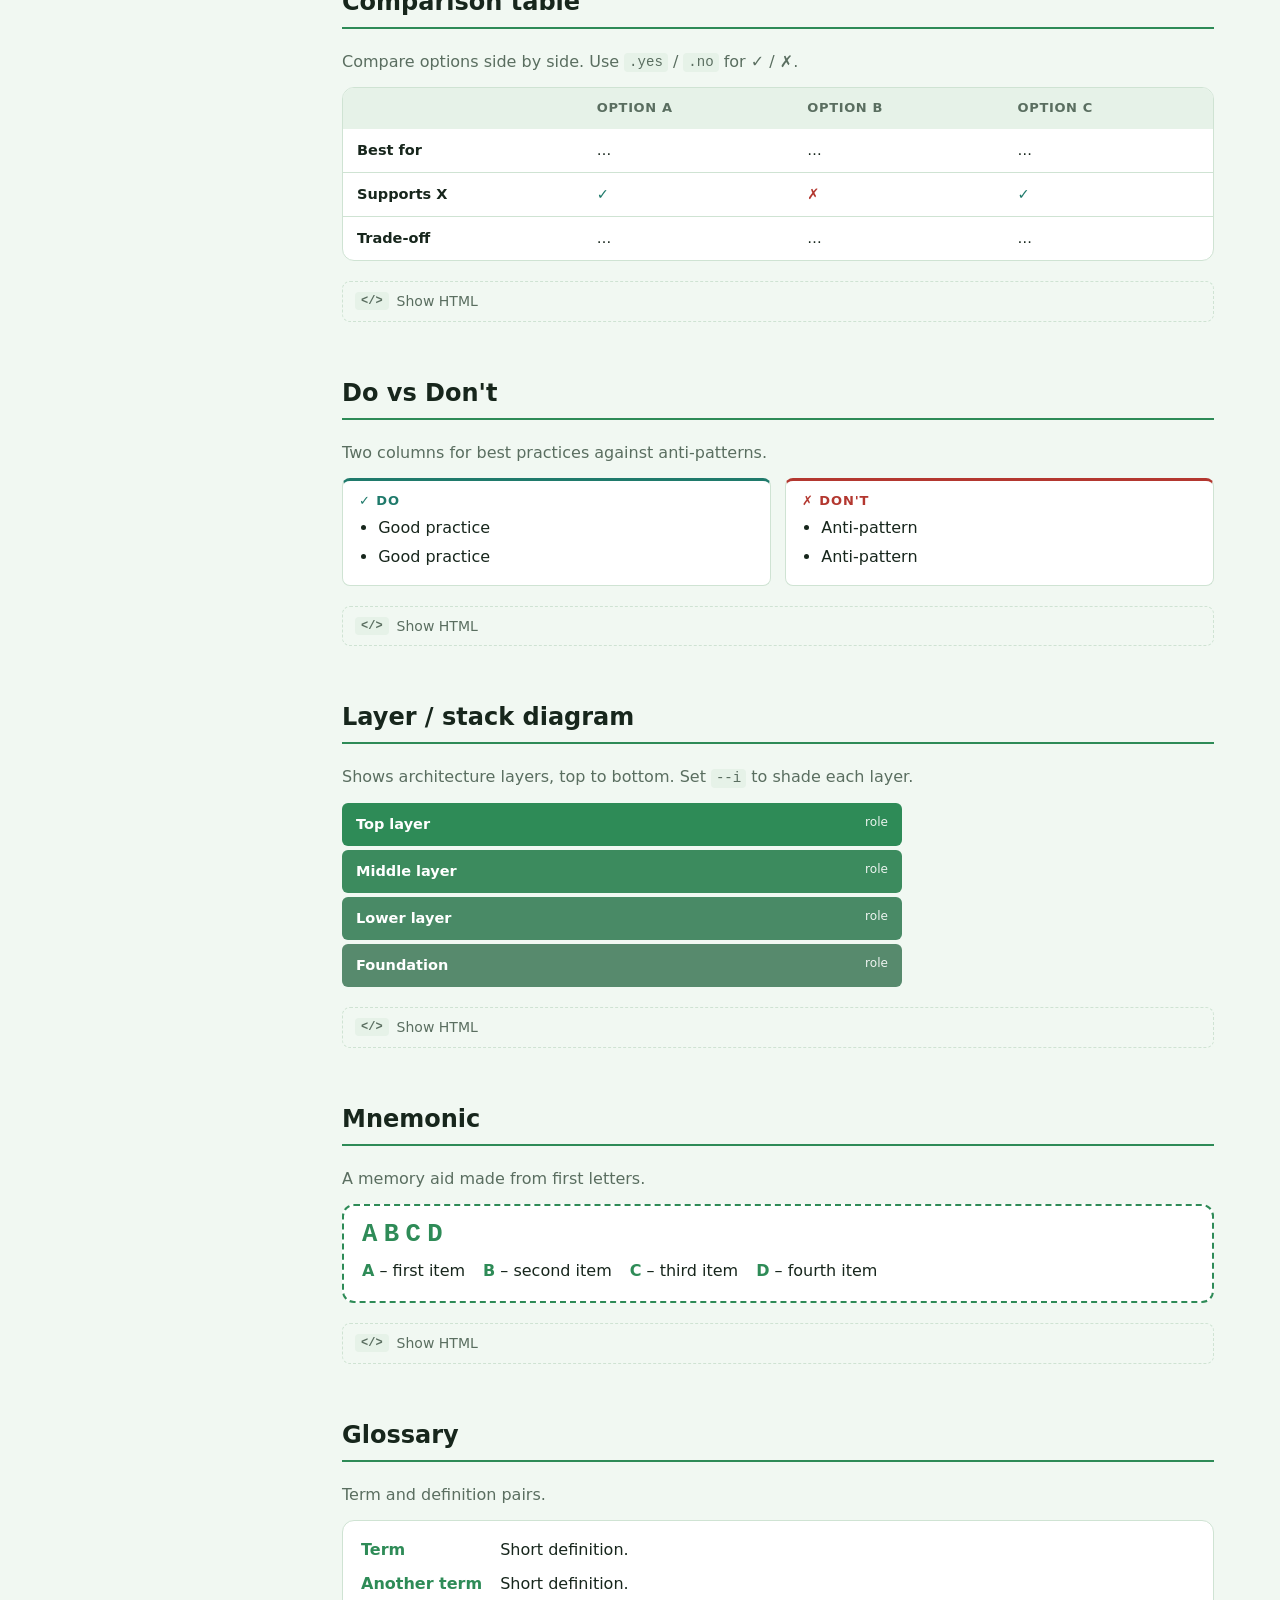
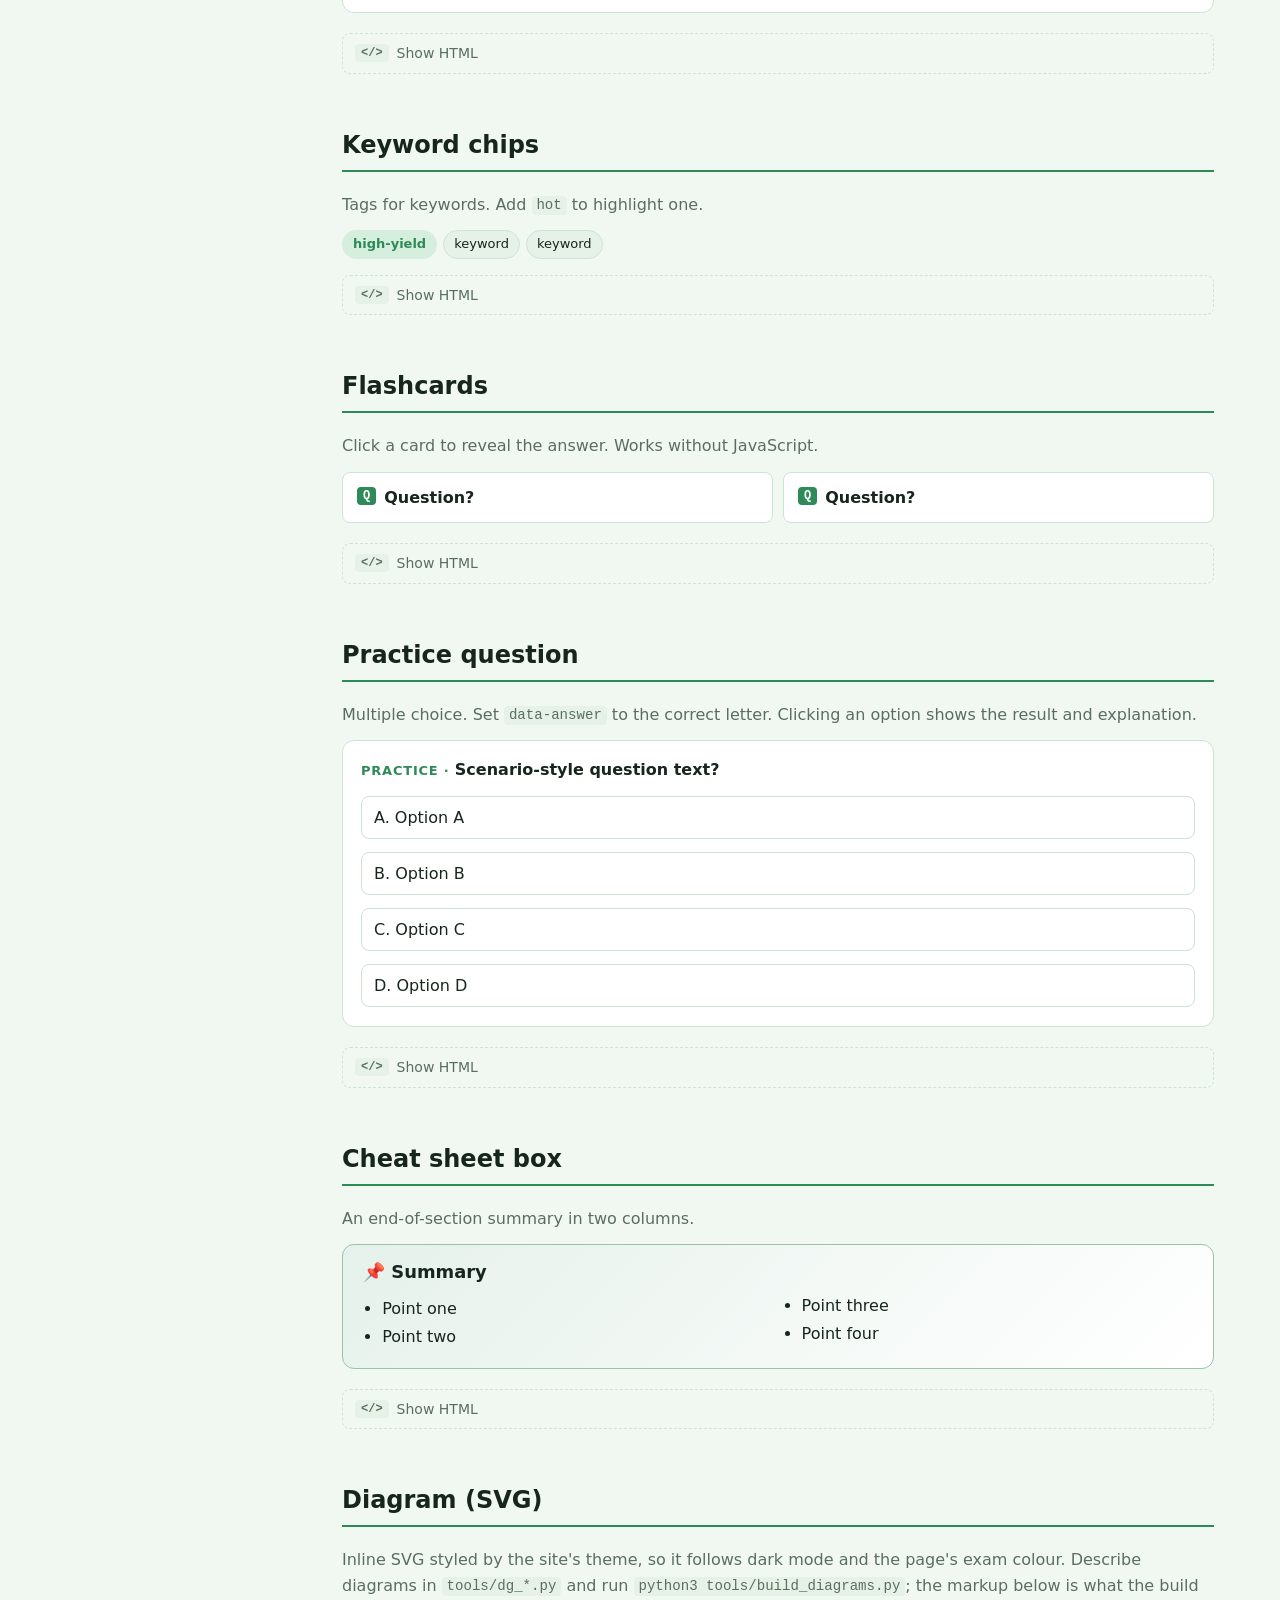
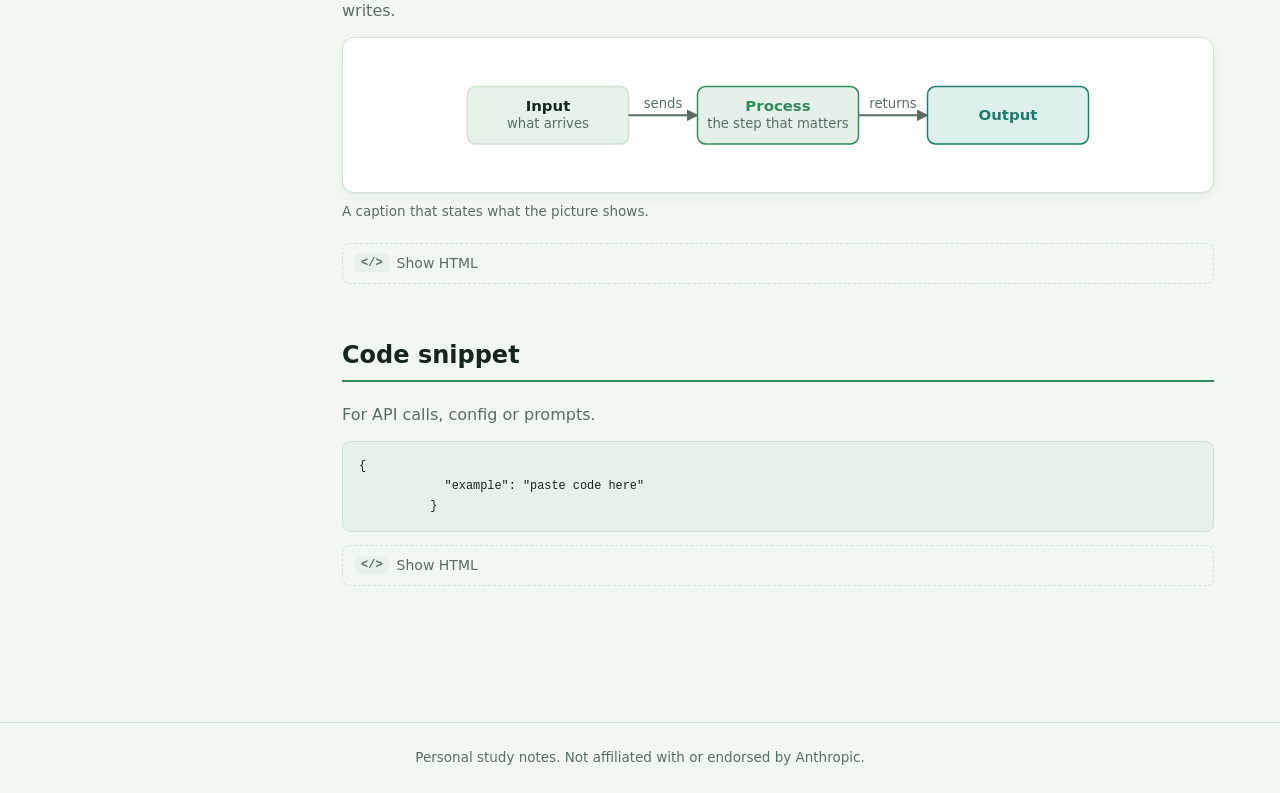
==== commit fefbd2f1: "Add 42 SVG diagrams across all pages Inline, theme-aware SVG diagrams that show mechanisms rather th" ====
--- a/components.html
+++ b/components.html
@@ -259,7 +259,60 @@
 &lt;/div&gt;</code></pre></div></details>
         </section>
 
-        <section class="domain" id="code">
+        <!-- dg:demo -->
+<section class="domain" id="diagram">
+          <div class="domain-head"><h2>Diagram (SVG)</h2></div>
+          <p class="muted">Inline SVG styled by the site's theme, so it follows dark mode and the page's exam colour. Describe diagrams in <code>tools/dg_*.py</code> and run <code>python3 tools/build_diagrams.py</code>; the markup below is what the build writes.</p>
+<figure class="dg" id="fig-demo">
+<div class="dg-scroll">
+<svg viewBox="0 0 560 110" role="img" aria-label="Example diagram: input, process, output" style="min-width:420px;max-width:644px;margin:0 auto" xmlns="http://www.w3.org/2000/svg">
+<defs><marker id="ah-demo" viewBox="0 0 10 10" refX="9" refY="5" markerWidth="6.5" markerHeight="6.5" orient="auto-start-reverse"><path d="M0,0 L10,5 L0,10 z" class="ah"/></marker><marker id="ah-demo-a" viewBox="0 0 10 10" refX="9" refY="5" markerWidth="6.5" markerHeight="6.5" orient="auto-start-reverse"><path d="M0,0 L10,5 L0,10 z" class="ah a"/></marker><marker id="ah-demo-x" viewBox="0 0 10 10" refX="9" refY="5" markerWidth="6.5" markerHeight="6.5" orient="auto-start-reverse"><path d="M0,0 L10,5 L0,10 z" class="ah bad"/></marker><marker id="ah-demo-o" viewBox="0 0 10 10" refX="9" refY="5" markerWidth="6.5" markerHeight="6.5" orient="auto-start-reverse"><path d="M0,0 L10,5 L0,10 z" class="ah ok"/></marker></defs>
+<g class="bx "><rect x="10" y="30" width="140" height="50" rx="7"/>
+<text x="80" y="51.5" class="b" text-anchor="middle">Input</text>
+<text x="80" y="66.5" class="s" text-anchor="middle">what arrives</text>
+</g>
+<path class="ln " d="M150,55 L210,55" marker-end="url(#ah-demo)"/>
+<text x="180" y="49" class="lb " text-anchor="middle">sends</text>
+<g class="bx a"><rect x="210" y="30" width="140" height="50" rx="7"/>
+<text x="280" y="51.5" class="b" text-anchor="middle">Process</text>
+<text x="280" y="66.5" class="s" text-anchor="middle">the step that matters</text>
+</g>
+<path class="ln " d="M350,55 L410,55" marker-end="url(#ah-demo)"/>
+<text x="380" y="49" class="lb " text-anchor="middle">returns</text>
+<g class="bx ok"><rect x="410" y="30" width="140" height="50" rx="7"/>
+<text x="480" y="59" class="b" text-anchor="middle">Output</text>
+</g>
+</svg>
+</div>
+<figcaption>A caption that states what the picture shows.</figcaption>
+</figure>
+          <details class="qa code-toggle"><summary>Show HTML</summary><div class="a"><pre><code>&lt;figure class=&quot;dg&quot; id=&quot;fig-demo&quot;&gt;
+&lt;div class=&quot;dg-scroll&quot;&gt;
+&lt;svg viewBox=&quot;0 0 560 110&quot; role=&quot;img&quot; aria-label=&quot;Example diagram: input, process, output&quot; style=&quot;min-width:420px;max-width:644px;margin:0 auto&quot; xmlns=&quot;http://www.w3.org/2000/svg&quot;&gt;
+&lt;defs&gt;&lt;marker id=&quot;ah-demo&quot; viewBox=&quot;0 0 10 10&quot; refX=&quot;9&quot; refY=&quot;5&quot; markerWidth=&quot;6.5&quot; markerHeight=&quot;6.5&quot; orient=&quot;auto-start-reverse&quot;&gt;&lt;path d=&quot;M0,0 L10,5 L0,10 z&quot; class=&quot;ah&quot;/&gt;&lt;/marker&gt;&lt;marker id=&quot;ah-demo-a&quot; viewBox=&quot;0 0 10 10&quot; refX=&quot;9&quot; refY=&quot;5&quot; markerWidth=&quot;6.5&quot; markerHeight=&quot;6.5&quot; orient=&quot;auto-start-reverse&quot;&gt;&lt;path d=&quot;M0,0 L10,5 L0,10 z&quot; class=&quot;ah a&quot;/&gt;&lt;/marker&gt;&lt;marker id=&quot;ah-demo-x&quot; viewBox=&quot;0 0 10 10&quot; refX=&quot;9&quot; refY=&quot;5&quot; markerWidth=&quot;6.5&quot; markerHeight=&quot;6.5&quot; orient=&quot;auto-start-reverse&quot;&gt;&lt;path d=&quot;M0,0 L10,5 L0,10 z&quot; class=&quot;ah bad&quot;/&gt;&lt;/marker&gt;&lt;marker id=&quot;ah-demo-o&quot; viewBox=&quot;0 0 10 10&quot; refX=&quot;9&quot; refY=&quot;5&quot; markerWidth=&quot;6.5&quot; markerHeight=&quot;6.5&quot; orient=&quot;auto-start-reverse&quot;&gt;&lt;path d=&quot;M0,0 L10,5 L0,10 z&quot; class=&quot;ah ok&quot;/&gt;&lt;/marker&gt;&lt;/defs&gt;
+&lt;g class=&quot;bx &quot;&gt;&lt;rect x=&quot;10&quot; y=&quot;30&quot; width=&quot;140&quot; height=&quot;50&quot; rx=&quot;7&quot;/&gt;
+&lt;text x=&quot;80&quot; y=&quot;51.5&quot; class=&quot;b&quot; text-anchor=&quot;middle&quot;&gt;Input&lt;/text&gt;
+&lt;text x=&quot;80&quot; y=&quot;66.5&quot; class=&quot;s&quot; text-anchor=&quot;middle&quot;&gt;what arrives&lt;/text&gt;
+&lt;/g&gt;
+&lt;path class=&quot;ln &quot; d=&quot;M150,55 L210,55&quot; marker-end=&quot;url(#ah-demo)&quot;/&gt;
+&lt;text x=&quot;180&quot; y=&quot;49&quot; class=&quot;lb &quot; text-anchor=&quot;middle&quot;&gt;sends&lt;/text&gt;
+&lt;g class=&quot;bx a&quot;&gt;&lt;rect x=&quot;210&quot; y=&quot;30&quot; width=&quot;140&quot; height=&quot;50&quot; rx=&quot;7&quot;/&gt;
+&lt;text x=&quot;280&quot; y=&quot;51.5&quot; class=&quot;b&quot; text-anchor=&quot;middle&quot;&gt;Process&lt;/text&gt;
+&lt;text x=&quot;280&quot; y=&quot;66.5&quot; class=&quot;s&quot; text-anchor=&quot;middle&quot;&gt;the step that matters&lt;/text&gt;
+&lt;/g&gt;
+&lt;path class=&quot;ln &quot; d=&quot;M350,55 L410,55&quot; marker-end=&quot;url(#ah-demo)&quot;/&gt;
+&lt;text x=&quot;380&quot; y=&quot;49&quot; class=&quot;lb &quot; text-anchor=&quot;middle&quot;&gt;returns&lt;/text&gt;
+&lt;g class=&quot;bx ok&quot;&gt;&lt;rect x=&quot;410&quot; y=&quot;30&quot; width=&quot;140&quot; height=&quot;50&quot; rx=&quot;7&quot;/&gt;
+&lt;text x=&quot;480&quot; y=&quot;59&quot; class=&quot;b&quot; text-anchor=&quot;middle&quot;&gt;Output&lt;/text&gt;
+&lt;/g&gt;
+&lt;/svg&gt;
+&lt;/div&gt;
+&lt;figcaption&gt;A caption that states what the picture shows.&lt;/figcaption&gt;
+&lt;/figure&gt;</code></pre></div></details>
+        </section>
+
+<!-- /dg:demo -->
+<section class="domain" id="code">
           <div class="domain-head"><h2>Code snippet</h2></div>
           <p class="muted">For API calls, config or prompts.</p>
           <pre><code>{
--- a/assets/css/style.css
+++ b/assets/css/style.css
@@ -5,25 +5,26 @@
 
 /* ---------- Tokens ---------- */
 :root {
-  --bg: #faf9f5;
+  --bg: #f1f8f2;
   --surface: #ffffff;
-  --surface-2: #f3f1ea;
-  --border: #e4e0d5;
-  --text: #1f1e1b;
-  --muted: #6b675e;
-  --accent: #c96442;          /* clay */
-  --accent-soft: #f6e3da;
+  --surface-2: #e6f2e8;
+  --border: #cfe3d3;
+  --text: #17261c;
+  --muted: #5a6e60;
+  --accent: #2e8b57;          /* sea green */
+  --accent-soft: #d6eedd;
+  --on-accent: #ffffff;
 
   /* semantic callouts */
-  --tip: #2f7d5b;   --tip-soft: #e3f2ea;
+  --tip: #1f7a6b;   --tip-soft: #ddf1ec;
   --trap: #b3372f;  --trap-soft: #f9e1df;
   --key: #9a6b00;   --key-soft: #fbf0d3;
   --info: #2f5fa7;  --info-soft: #e2ebf8;
 
   /* exam colours */
-  --ccao-f: #2a8a8a;
-  --ccar-f: #4a5bc4;
-  --ccar-p: #7a4ab8;
+  --ccao-f: #1f8a7a;
+  --ccar-f: #2e8b3e;
+  --ccar-p: #5b7f1f;
   --exam: var(--accent);      /* overridden per page via body[data-exam] */
 
   --radius: 12px;
@@ -36,20 +37,20 @@
 
 @media (prefers-color-scheme: dark) {
   :root:not([data-theme="light"]) {
-    --bg: #1b1a18; --surface: #24231f; --surface-2: #2c2b27; --border: #3a3832;
-    --text: #ece9e1; --muted: #a29d92; --accent: #e08a68; --accent-soft: #3d2b23;
-    --tip: #6cc79d; --tip-soft: #1f3329; --trap: #f08a80; --trap-soft: #3b2220;
+    --bg: #121a15; --surface: #18231c; --surface-2: #1f2c23; --border: #2d3f32;
+    --text: #e4efe6; --muted: #9db3a3; --accent: #6fcf97; --accent-soft: #1f3a2a; --on-accent: #0f1a13;
+    --tip: #5fcbb8; --tip-soft: #173430; --trap: #f08a80; --trap-soft: #3b2220;
     --key: #e7bd52; --key-soft: #3a3019; --info: #85aef0; --info-soft: #1f2a3c;
-    --ccao-f: #4fc0c0; --ccar-f: #8a98f0; --ccar-p: #b48af0;
+    --ccao-f: #4fc9b5; --ccar-f: #6fcf7f; --ccar-p: #a8cf5f;
     --shadow: 0 1px 2px rgba(0,0,0,.3), 0 4px 14px rgba(0,0,0,.25);
   }
 }
 :root[data-theme="dark"] {
-  --bg: #1b1a18; --surface: #24231f; --surface-2: #2c2b27; --border: #3a3832;
-  --text: #ece9e1; --muted: #a29d92; --accent: #e08a68; --accent-soft: #3d2b23;
-  --tip: #6cc79d; --tip-soft: #1f3329; --trap: #f08a80; --trap-soft: #3b2220;
+  --bg: #121a15; --surface: #18231c; --surface-2: #1f2c23; --border: #2d3f32;
+  --text: #e4efe6; --muted: #9db3a3; --accent: #6fcf97; --accent-soft: #1f3a2a; --on-accent: #0f1a13;
+  --tip: #5fcbb8; --tip-soft: #173430; --trap: #f08a80; --trap-soft: #3b2220;
   --key: #e7bd52; --key-soft: #3a3019; --info: #85aef0; --info-soft: #1f2a3c;
-  --ccao-f: #4fc0c0; --ccar-f: #8a98f0; --ccar-p: #b48af0;
+  --ccao-f: #4fc9b5; --ccar-f: #6fcf7f; --ccar-p: #a8cf5f;
   --shadow: 0 1px 2px rgba(0,0,0,.3), 0 4px 14px rgba(0,0,0,.25);
 }
 
@@ -92,7 +93,7 @@
 .brand { font-weight: 700; color: var(--text); display: flex; align-items: center; gap: 8px; }
 .brand:hover { text-decoration: none; }
 .brand .logo { width: 26px; height: 26px; border-radius: 7px; background: var(--accent);
-               display: grid; place-items: center; color: #fff; font-size: 14px; }
+               display: grid; place-items: center; color: var(--on-accent); font-size: 14px; }
 .nav { display: flex; gap: 4px; flex-wrap: wrap; margin-left: auto; }
 .nav a { color: var(--muted); padding: 6px 10px; border-radius: 6px; font-size: 14px; font-weight: 500; }
 .nav a:hover, .nav a[aria-current="page"] { background: var(--surface-2); color: var(--text); text-decoration: none; }
@@ -116,7 +117,7 @@
 
 /* ---------- Exam hero badge ---------- */
 .exam-code { display: inline-block; font: 700 13px var(--mono); letter-spacing: .05em;
-             color: #fff; background: var(--exam); padding: 4px 10px; border-radius: 6px; margin-bottom: 12px; }
+             color: var(--on-accent); background: var(--exam); padding: 4px 10px; border-radius: 6px; margin-bottom: 12px; }
 .meta-row { display: flex; flex-wrap: wrap; gap: 10px; margin-top: 16px; }
 .meta { background: var(--surface); border: 1px solid var(--border); border-radius: 999px;
         padding: 5px 12px; font-size: 13.5px; color: var(--muted); }
@@ -171,7 +172,7 @@
 .flow .step { flex: 1 1 140px; position: relative; background: var(--surface); border: 1px solid var(--border);
               border-radius: var(--radius-sm); padding: 12px 14px; margin: 6px 22px 6px 0; box-shadow: var(--shadow); }
 .flow .step::before { counter-increment: step; content: counter(step); position: absolute; top: -10px; left: 10px;
-                      background: var(--exam); color: #fff; font: 700 11px var(--mono); width: 20px; height: 20px;
+                      background: var(--exam); color: var(--on-accent); font: 700 11px var(--mono); width: 20px; height: 20px;
                       border-radius: 50%; display: grid; place-items: center; }
 .flow .step::after { content: "→"; position: absolute; right: -19px; top: 50%; transform: translateY(-50%);
                      color: var(--exam); font-weight: 700; }
@@ -213,7 +214,7 @@
 details.qa { background: var(--surface); border: 1px solid var(--border); border-radius: var(--radius-sm); padding: 0; }
 details.qa summary { cursor: pointer; padding: 12px 14px; font-weight: 600; list-style: none; display: flex; gap: 8px; }
 details.qa summary::-webkit-details-marker { display: none; }
-details.qa summary::before { content: "Q"; font: 700 12px var(--mono); color: #fff; background: var(--exam);
+details.qa summary::before { content: "Q"; font: 700 12px var(--mono); color: var(--on-accent); background: var(--exam);
                              border-radius: 4px; padding: 2px 6px; height: fit-content; margin-top: 2px; }
 details.qa[open] summary { border-bottom: 1px dashed var(--border); }
 details.qa .a { padding: 10px 14px 12px; }
@@ -251,7 +252,7 @@
 
 /* Layer / stack diagram */
 .stack { display: grid; gap: 4px; margin: 0 0 20px; max-width: 560px; }
-.stack .layer { padding: 10px 14px; border-radius: 6px; color: #fff; font-weight: 600; font-size: 14.5px;
+.stack .layer { padding: 10px 14px; border-radius: 6px; color: var(--on-accent); font-weight: 600; font-size: 14.5px;
                 display: flex; justify-content: space-between; gap: 10px;
                 background: color-mix(in srgb, var(--exam) calc(100% - var(--i, 0) * 15%), #888); }
 .stack .layer small { font-weight: 400; opacity: .9; }
@@ -298,3 +299,69 @@
 details.qa.code-toggle summary { font-weight: 500; font-size: 14px; color: var(--muted); padding: 8px 12px; }
 details.qa.code-toggle summary::before { content: "</>"; background: var(--surface-2); color: var(--muted); }
 details.qa.code-toggle pre { margin: 0; }
+
+/* Subdomain heading inside a domain: <h3 class="sub"><span>1.1</span> Title</h3> */
+h3.sub { display: flex; align-items: baseline; gap: 10px; margin: 28px 0 12px; font-size: 1.15rem; }
+h3.sub > span { font: 700 12px var(--mono); color: var(--exam); background: color-mix(in srgb, var(--exam) 14%, transparent);
+                padding: 2px 7px; border-radius: 5px; flex: none; }
+h3.sub:first-of-type { margin-top: 4px; }
+.card h4 { margin: 0 0 6px; font-size: 13px; text-transform: uppercase; letter-spacing: .06em; color: var(--exam); }
+.source-note { font-size: 13px; color: var(--muted); margin-top: 14px; }
+
+/* Keep wide tables inside their scroll wrapper on narrow screens */
+.with-toc > * { min-width: 0; }
+@media (max-width: 900px) { .with-toc { grid-template-columns: minmax(0, 1fr); } }
+@media (max-width: 640px) { .compare tbody th { white-space: normal; min-width: 110px; } }
+
+/* Bold words inside a flow-step description stay inline */
+.flow .step span b { display: inline; font-size: inherit; }
+
+/* ==========================================================================
+   SVG diagrams (generated by tools/build_diagrams.py)
+   All colours come from the theme variables, so diagrams follow dark mode
+   and each page's exam colour. On narrow screens a diagram scrolls inside
+   its own frame instead of shrinking its text.
+   ========================================================================== */
+.dg { margin: 6px 0 22px; }
+.dg-scroll { overflow-x: auto; background: var(--surface); border: 1px solid var(--border);
+             border-radius: var(--radius); padding: 14px; box-shadow: var(--shadow); }
+.dg svg { display: block; width: 100%; height: auto; }
+.dg figcaption { font-size: 13.5px; color: var(--muted); margin-top: 8px; line-height: 1.5; }
+.dg text { font-family: var(--font); font-size: 13px; fill: var(--text); }
+.dg text.b { font-weight: 650; }
+.dg text.s { font-size: 11.5px; fill: var(--muted); }
+.dg text.m { font-family: var(--mono); font-size: 12px; }
+.dg text.x, .dg text.xm { fill: var(--trap); }
+.dg text.xm { font-size: 18px; font-weight: 700; }
+.dg text.lb { font-size: 11.5px; fill: var(--muted); paint-order: stroke; stroke: var(--surface);
+              stroke-width: 5px; stroke-linejoin: round; }
+.dg .bx rect, .dg .bx circle, .dg .dm polygon { fill: var(--surface-2); stroke: var(--border); stroke-width: 1.3; }
+.dg .dm polygon { fill: var(--surface); stroke: var(--muted); }
+.dg .bx.a rect, .dg .bx.a circle, .dg .dm.a polygon { fill: color-mix(in srgb, var(--exam) 13%, var(--surface)); stroke: var(--exam); }
+.dg .bx.ok rect, .dg .bx.ok circle { fill: var(--tip-soft); stroke: var(--tip); }
+.dg .bx.bad rect, .dg .bx.bad circle { fill: var(--trap-soft); stroke: var(--trap); }
+.dg .bx.warn rect, .dg .bx.warn circle { fill: var(--key-soft); stroke: var(--key); }
+.dg .bx.ok text.b { fill: var(--tip); } .dg .bx.bad text.b { fill: var(--trap); } .dg .bx.warn text.b { fill: var(--key); }
+.dg .bx.a text.b { fill: var(--exam); }
+.dg .bx.dash rect { fill: var(--surface); stroke: var(--muted); stroke-dasharray: 5 4; }
+.dg .bx.frame rect { fill: none; stroke: var(--border); stroke-width: 1.5; stroke-dasharray: 7 5; }
+.dg .bx.c1 rect { fill: color-mix(in srgb, var(--ccao-f) 13%, var(--surface)); stroke: var(--ccao-f); }
+.dg .bx.c2 rect { fill: color-mix(in srgb, var(--ccar-f) 13%, var(--surface)); stroke: var(--ccar-f); }
+.dg .bx.c3 rect { fill: color-mix(in srgb, var(--ccar-p) 13%, var(--surface)); stroke: var(--ccar-p); }
+.dg .bx.c1 text.b { fill: var(--ccao-f); } .dg .bx.c2 text.b { fill: var(--ccar-f); } .dg .bx.c3 text.b { fill: var(--ccar-p); }
+.dg .ln { fill: none; stroke: var(--muted); stroke-width: 1.6; }
+.dg .ln.a { stroke: var(--exam); } .dg .ln.ok { stroke: var(--tip); } .dg .ln.bad { stroke: var(--trap); }
+.dg .ln.d { stroke-dasharray: 5 4; }
+.dg .ln.ax { stroke: var(--muted); stroke-width: 1.2; }
+.dg .ln.curve { stroke: var(--exam); stroke-width: 2.4; }
+.dg .ah { fill: var(--muted); } .dg .ah.a { fill: var(--exam); } .dg .ah.bad { fill: var(--trap); } .dg .ah.ok { fill: var(--tip); }
+.dg .dot { fill: var(--exam); stroke: var(--surface); stroke-width: 2; }
+.dg .dot.m { fill: var(--muted); }
+.dg .bp { fill: var(--exam); }
+.dg rect.zone { fill: var(--tip-soft); }
+.dg rect.seg-a { fill: color-mix(in srgb, var(--exam) 30%, var(--surface)); }
+@media print { .dg-scroll { overflow: visible; box-shadow: none; } .dg svg { min-width: 0 !important; } }
+@media (max-width: 700px) {
+  .dg figcaption::before { content: "↔ Swipe the diagram to see all of it. "; font-weight: 600; }
+  .site-header { position: static; }
+}
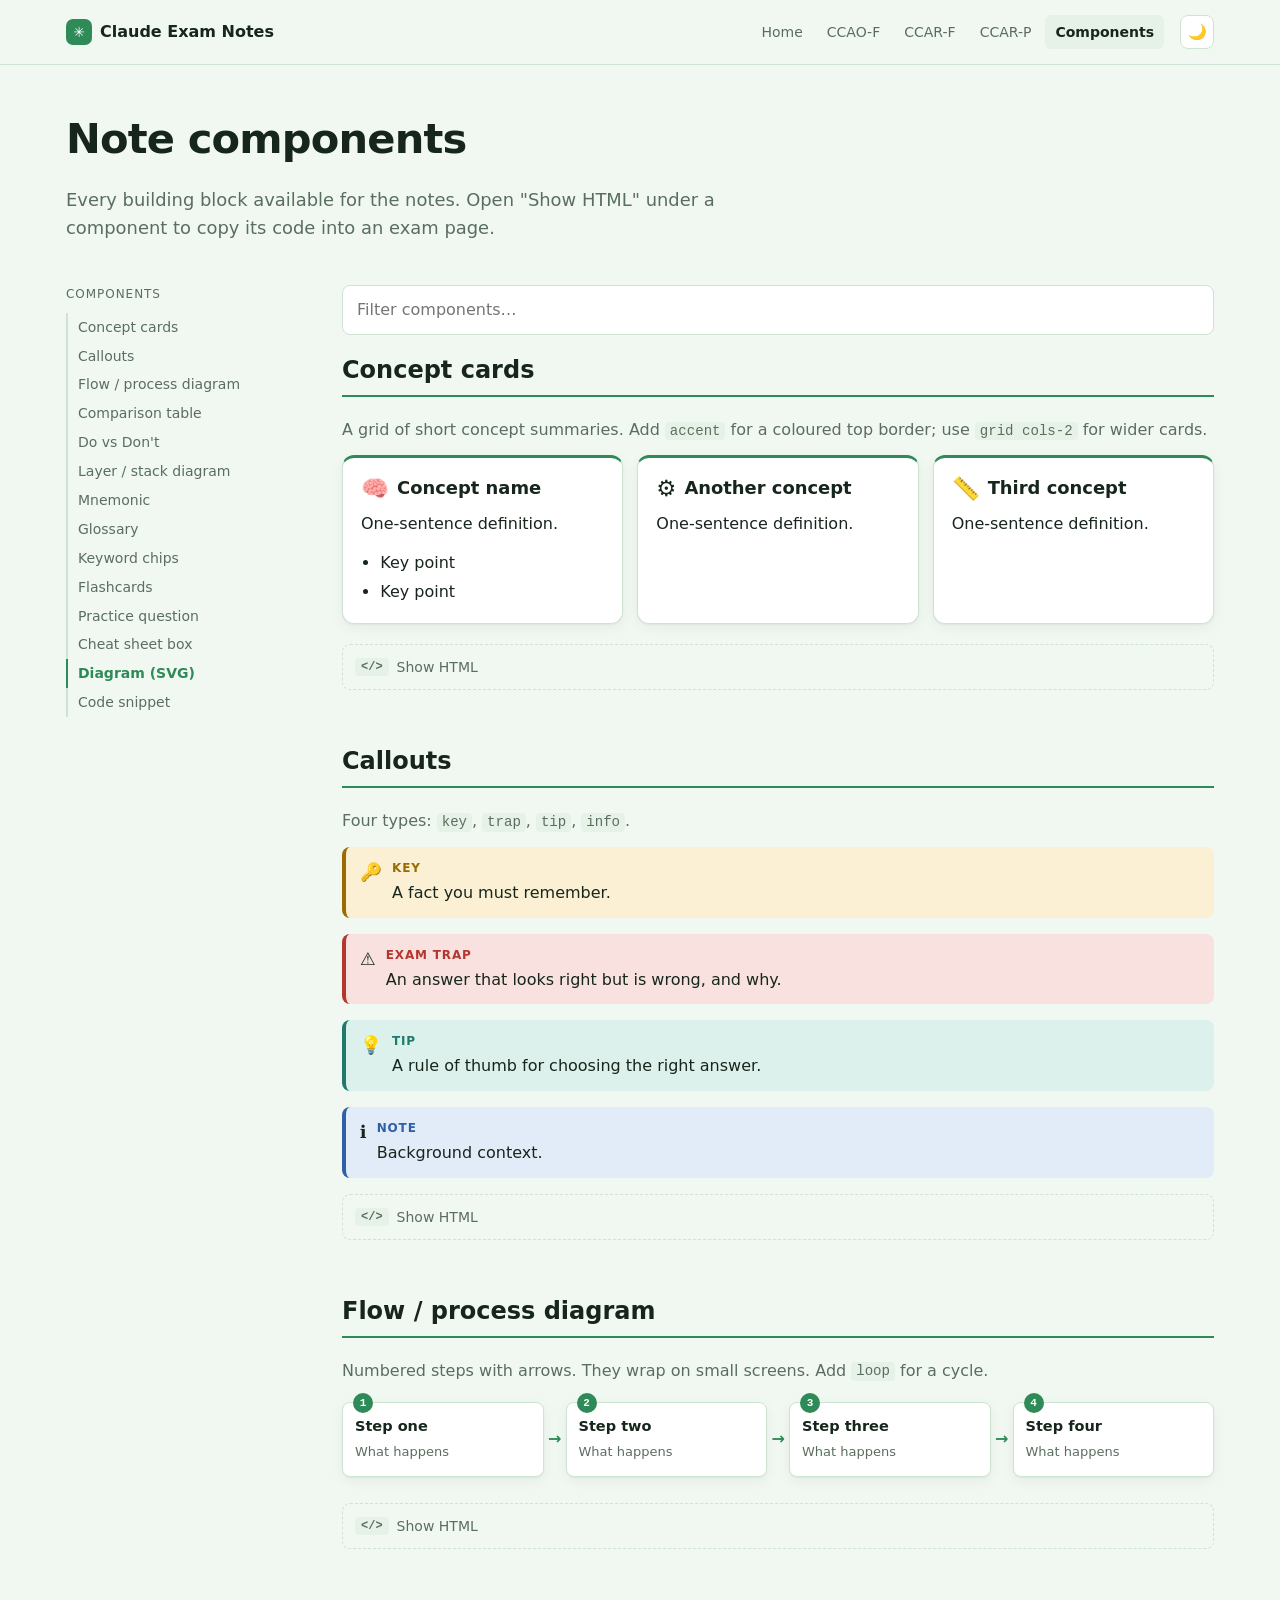
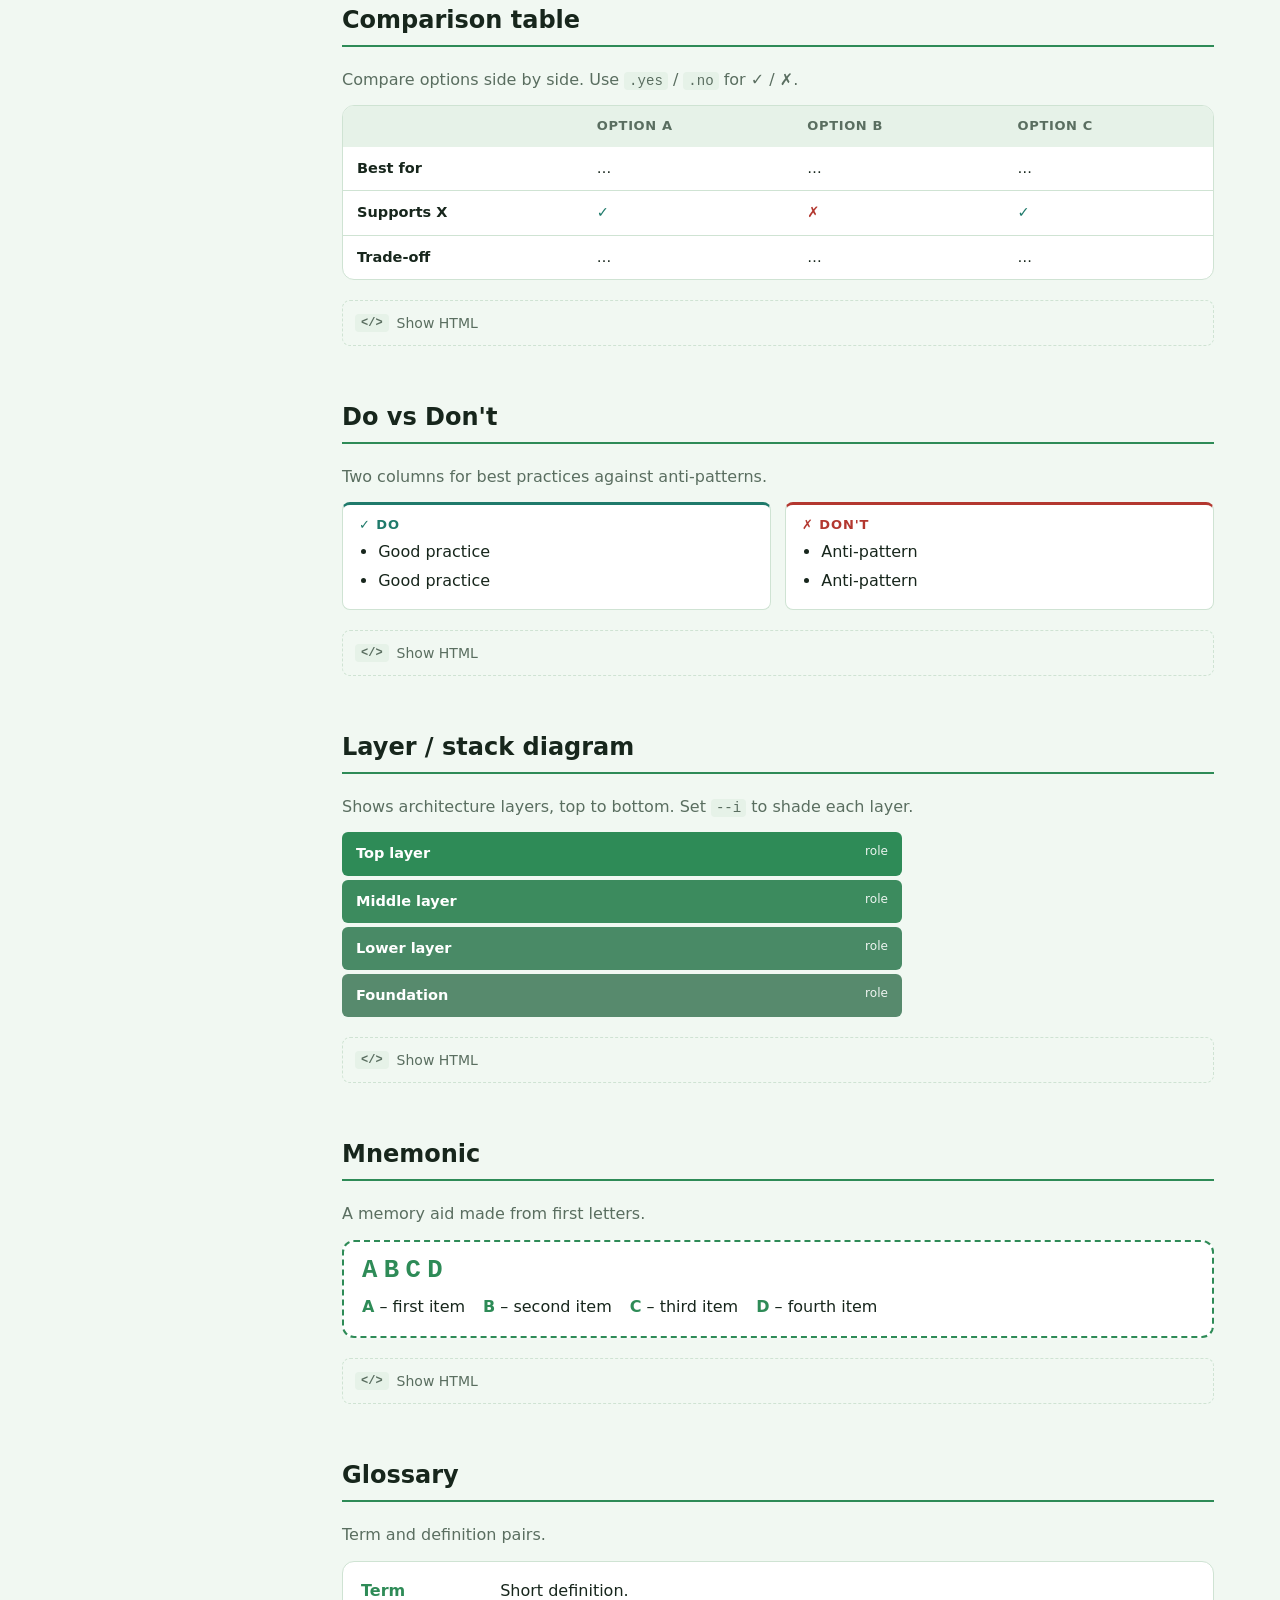
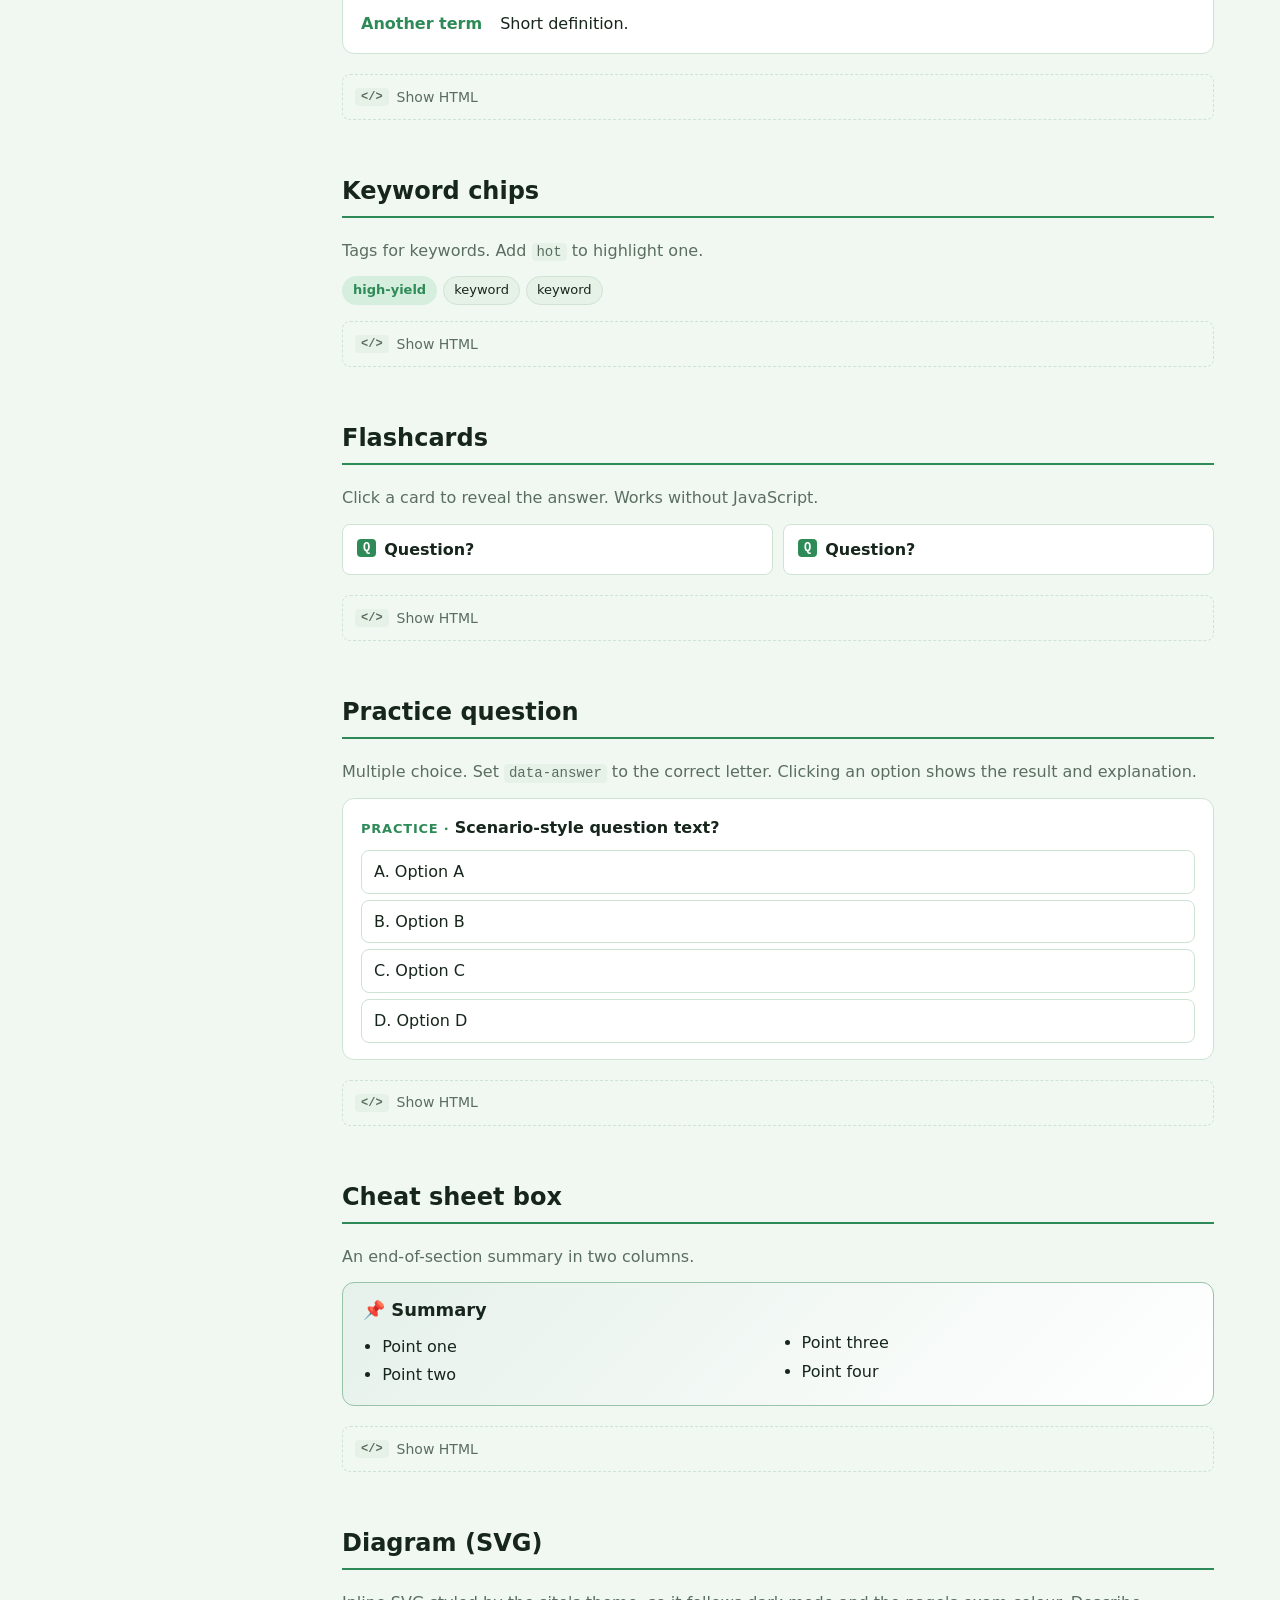
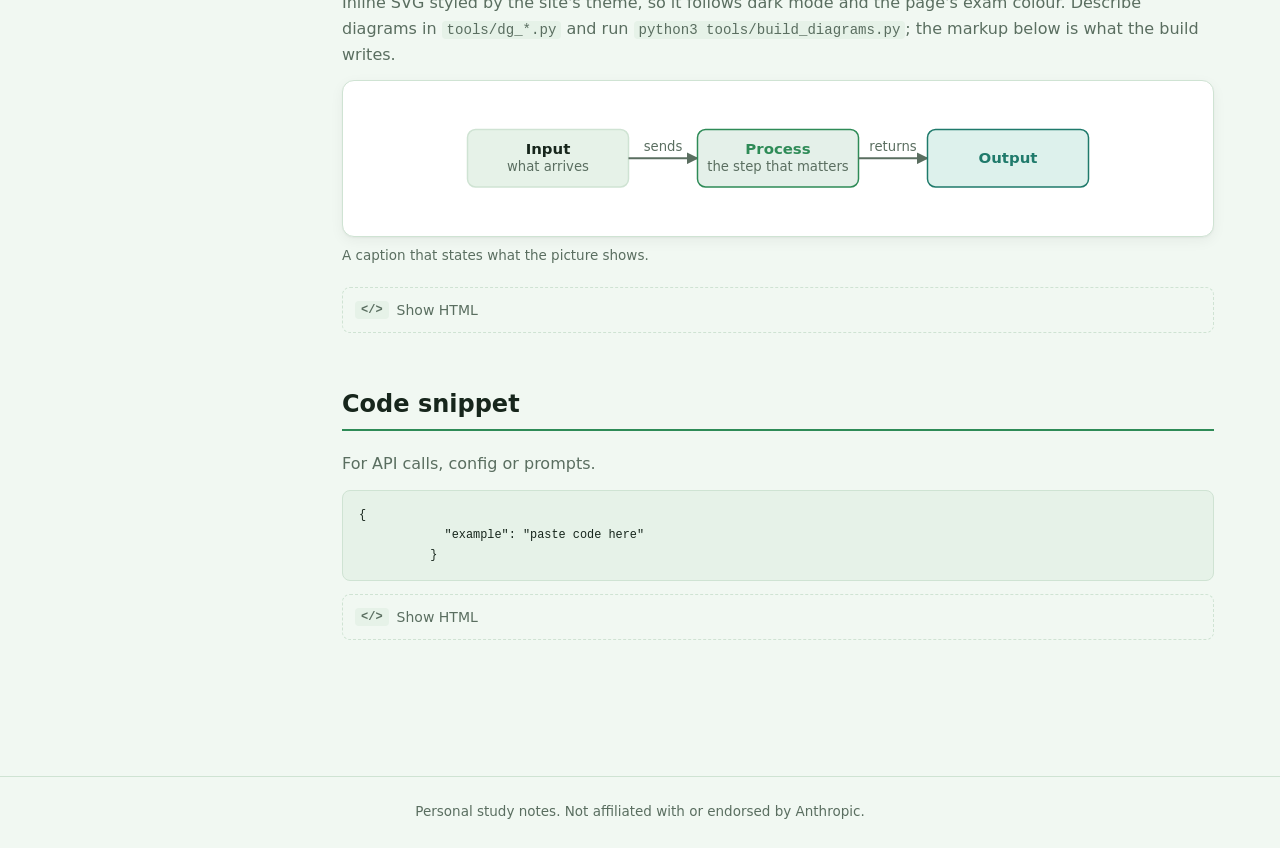
==== commit 4d0124b4: "Make the site mobile first The stylesheet is rewritten so the plain rules are for phones and wider s" ====
--- a/components.html
+++ b/components.html
@@ -3,6 +3,7 @@
 <head>
   <meta charset="utf-8">
   <meta name="viewport" content="width=device-width, initial-scale=1">
+  <meta name="theme-color" content="#f1f8f2">
   <title>Note Components</title>
   <meta name="description" content="Reusable visual note components with copy-paste HTML.">
   <link rel="icon" href="data:image/svg+xml,<svg xmlns='http://www.w3.org/2000/svg' viewBox='0 0 100 100'><text y='.9em' font-size='90'>✳️</text></svg>">
--- a/assets/css/style.css
+++ b/assets/css/style.css
@@ -1,6 +1,10 @@
 /* ==========================================================================
    Claude Exam Visual Notes — design system
-   Tokens → base → layout → components → utilities → print
+   Mobile first: the plain rules are for phones. Wider screens add to them:
+     600px  large phones in landscape, small tablets
+     720px  header on one row, flow steps side by side
+     960px  sticky header and the table of contents as a sidebar
+   Tokens → base → header → layout → components → diagrams → print
    ========================================================================== */
 
 /* ---------- Tokens ---------- */
@@ -33,6 +37,8 @@
   --font: "Inter", system-ui, -apple-system, "Segoe UI", Roboto, sans-serif;
   --mono: "JetBrains Mono", ui-monospace, SFMono-Regular, Menlo, monospace;
   --maxw: 1180px;
+  --gutter: 16px;
+  color-scheme: light;
 }
 
 @media (prefers-color-scheme: dark) {
@@ -43,6 +49,7 @@
     --key: #e7bd52; --key-soft: #3a3019; --info: #85aef0; --info-soft: #1f2a3c;
     --ccao-f: #4fc9b5; --ccar-f: #6fcf7f; --ccar-p: #a8cf5f;
     --shadow: 0 1px 2px rgba(0,0,0,.3), 0 4px 14px rgba(0,0,0,.25);
+    color-scheme: dark;
   }
 }
 :root[data-theme="dark"] {
@@ -52,6 +59,7 @@
   --key: #e7bd52; --key-soft: #3a3019; --info: #85aef0; --info-soft: #1f2a3c;
   --ccao-f: #4fc9b5; --ccar-f: #6fcf7f; --ccar-p: #a8cf5f;
   --shadow: 0 1px 2px rgba(0,0,0,.3), 0 4px 14px rgba(0,0,0,.25);
+  color-scheme: dark;
 }
 
 body[data-exam="ccao-f"] { --exam: var(--ccao-f); }
@@ -60,105 +68,196 @@
 
 /* ---------- Base ---------- */
 *, *::before, *::after { box-sizing: border-box; }
-html { scroll-behavior: smooth; scroll-padding-top: 80px; }
+html { scroll-behavior: smooth; scroll-padding-top: 64px; -webkit-text-size-adjust: 100%; text-size-adjust: 100%; }
 body {
   margin: 0; background: var(--bg); color: var(--text);
   font: 16px/1.6 var(--font); -webkit-font-smoothing: antialiased;
+  overflow-wrap: break-word;
 }
 h1, h2, h3, h4 { line-height: 1.25; margin: 0 0 .5em; }
-h1 { font-size: clamp(1.8rem, 4vw, 2.6rem); letter-spacing: -.02em; }
-h2 { font-size: 1.5rem; }
-h3 { font-size: 1.12rem; }
+h1 { font-size: clamp(1.55rem, 6.4vw, 2.6rem); letter-spacing: -.02em; }
+h2 { font-size: 1.3rem; }
+h3 { font-size: 1.08rem; }
 p { margin: 0 0 .8em; }
 a { color: var(--exam); text-decoration: none; }
-a:hover { text-decoration: underline; }
+@media (hover: hover) { a:hover { text-decoration: underline; } }
+a, button, summary, label, input { -webkit-tap-highlight-color: transparent; touch-action: manipulation; }
+:focus-visible { outline: 2px solid var(--exam); outline-offset: 2px; }
 code { font: .88em var(--mono); background: var(--surface-2); padding: .1em .35em; border-radius: 4px; }
 pre { background: var(--surface-2); border: 1px solid var(--border); border-radius: var(--radius-sm);
-      padding: 14px 16px; overflow-x: auto; font: 13.5px/1.5 var(--mono); }
+      padding: 12px 14px; overflow-x: auto; font: 13px/1.5 var(--mono); }
 pre code { background: none; padding: 0; }
 ul, ol { padding-left: 1.2em; margin: 0 0 .8em; }
 li { margin: .2em 0; }
 hr { border: 0; border-top: 1px solid var(--border); margin: 2rem 0; }
 
-/* ---------- Header ---------- */
+@media (min-width: 600px) {
+  h2 { font-size: 1.5rem; }
+  h3 { font-size: 1.12rem; }
+  pre { padding: 14px 16px; font-size: 13.5px; }
+}
+@media (min-width: 960px) {
+  html { scroll-padding-top: 80px; }
+}
+
+/* ---------- Header ----------
+   Phones: brand and theme button on top, the page links in a swipeable row
+   below, and the header scrolls away so the section bar can stick instead. */
 .site-header {
-  position: sticky; top: 0; z-index: 20;
   background: color-mix(in srgb, var(--bg) 88%, transparent);
-  backdrop-filter: blur(10px); border-bottom: 1px solid var(--border);
+  border-bottom: 1px solid var(--border);
 }
 .site-header .inner {
-  max-width: var(--maxw); margin: 0 auto; padding: 12px 16px;
-  display: flex; align-items: center; gap: 16px; flex-wrap: wrap;
-}
-.brand { font-weight: 700; color: var(--text); display: flex; align-items: center; gap: 8px; }
+  max-width: var(--maxw); margin: 0 auto; padding: 10px var(--gutter) 0;
+  display: grid; grid-template-columns: minmax(0, 1fr) auto; align-items: center; gap: 6px 12px;
+}
+.brand { grid-column: 1; grid-row: 1; font-weight: 700; color: var(--text); display: flex; align-items: center; gap: 8px; min-height: 40px; }
 .brand:hover { text-decoration: none; }
 .brand .logo { width: 26px; height: 26px; border-radius: 7px; background: var(--accent);
                display: grid; place-items: center; color: var(--on-accent); font-size: 14px; }
-.nav { display: flex; gap: 4px; flex-wrap: wrap; margin-left: auto; }
-.nav a { color: var(--muted); padding: 6px 10px; border-radius: 6px; font-size: 14px; font-weight: 500; }
-.nav a:hover, .nav a[aria-current="page"] { background: var(--surface-2); color: var(--text); text-decoration: none; }
-.icon-btn { border: 1px solid var(--border); background: var(--surface); color: var(--text);
-            border-radius: 8px; width: 34px; height: 34px; cursor: pointer; font-size: 15px; }
+.icon-btn { grid-column: 2; grid-row: 1; border: 1px solid var(--border); background: var(--surface); color: var(--text);
+            border-radius: 10px; width: 40px; height: 40px; cursor: pointer; font-size: 16px; }
+.nav { grid-column: 1 / -1; grid-row: 2; display: flex; gap: 4px; overflow-x: auto; scrollbar-width: none;
+       margin: 0 calc(-1 * var(--gutter)); padding: 0 var(--gutter) 10px; }
+.nav::-webkit-scrollbar { display: none; }
+.nav a { flex: none; display: flex; align-items: center; min-height: 38px; padding: 0 14px; border-radius: 999px;
+         color: var(--muted); font-size: 14px; font-weight: 500; white-space: nowrap; }
+.nav a:hover { text-decoration: none; }
+.nav a[aria-current="page"] { background: var(--surface-2); color: var(--text); font-weight: 600; }
+
+@media (min-width: 720px) {
+  .site-header .inner { display: flex; gap: 16px; padding: 12px var(--gutter); }
+  .nav { margin: 0 0 0 auto; padding: 0; overflow: visible; }
+  .nav a { min-height: 34px; padding: 0 10px; border-radius: 6px; }
+  .nav a:hover { background: var(--surface-2); color: var(--text); }
+  .icon-btn { width: 34px; height: 34px; border-radius: 8px; font-size: 15px; }
+}
+@media (min-width: 960px) {
+  .site-header { position: sticky; top: 0; z-index: 20; backdrop-filter: blur(10px); }
+}
 
 /* ---------- Layout ---------- */
-.container { max-width: var(--maxw); margin: 0 auto; padding: 0 16px; }
-.hero { padding: 48px 0 28px; }
-.hero .lead { font-size: 1.12rem; color: var(--muted); max-width: 720px; }
-.with-toc { display: grid; grid-template-columns: 240px minmax(0, 1fr); gap: 36px; padding-bottom: 80px; }
-@media (max-width: 900px) { .with-toc { grid-template-columns: 1fr; } .toc { display: none; } }
-
-.toc { position: sticky; top: 76px; align-self: start; max-height: calc(100vh - 96px); overflow: auto;
-       font-size: 14px; padding-right: 8px; }
+.container { max-width: var(--maxw); margin: 0 auto; padding: 0 var(--gutter); }
+.hero { padding: 22px 0 10px; }
+.hero .lead { font-size: 1.02rem; color: var(--muted); max-width: 720px; }
+.with-toc { padding-bottom: 64px; }
+.with-toc > * { min-width: 0; }
+
+@media (min-width: 600px) {
+  .hero { padding: 48px 0 28px; }
+  .hero .lead { font-size: 1.12rem; }
+}
+@media (min-width: 960px) {
+  .with-toc { display: grid; grid-template-columns: 240px minmax(0, 1fr); gap: 36px; padding-bottom: 80px; }
+}
+
+/* ---------- Table of contents ----------
+   Phones and tablets: a bar that sticks to the top of the screen, shows the
+   section you are reading, and opens the full list. Desktop: a sidebar. */
+.toc { position: sticky; top: 0; z-index: 15; margin: 0 calc(-1 * var(--gutter)) 16px; padding: 0 var(--gutter);
+       background: color-mix(in srgb, var(--bg) 92%, transparent); backdrop-filter: blur(10px);
+       border-bottom: 1px solid var(--border); font-size: 15px; }
+.toc-toggle { display: flex; align-items: center; gap: 10px; width: 100%; min-height: 50px; padding: 0;
+              background: none; border: 0; color: var(--text); font: 600 15px var(--font); text-align: left; cursor: pointer; }
+.toc-cur { flex: 1; min-width: 0; display: flex; align-items: center; gap: 8px; }
+.toc-cur .toc-label { white-space: nowrap; overflow: hidden; text-overflow: ellipsis; }
+.toc-meta { flex: none; font-size: 12.5px; font-weight: 500; color: var(--muted); }
+.toc-caret { flex: none; width: 30px; height: 30px; border-radius: 50%; display: grid; place-items: center;
+             background: var(--surface-2); font-size: 12px; transition: transform .2s; }
+.toc.open .toc-caret { transform: rotate(180deg); }
+.toc-panel { display: none; position: absolute; left: 0; right: 0; top: 100%; max-height: min(70vh, 560px); overflow: auto;
+             overscroll-behavior: contain; padding: 8px var(--gutter) 14px; background: var(--bg);
+             border-bottom: 1px solid var(--border); box-shadow: 0 14px 24px rgba(0,0,0,.12); }
+.toc.open .toc-panel { display: block; }
 .toc .toc-title { font-size: 12px; text-transform: uppercase; letter-spacing: .08em; color: var(--muted); margin-bottom: 8px; }
-.toc a { display: block; color: var(--muted); padding: 5px 10px; border-left: 2px solid var(--border); }
-.toc a.active { color: var(--exam); border-left-color: var(--exam); font-weight: 600; }
-.toc a:hover { text-decoration: none; color: var(--text); }
+.toc nav a { display: flex; align-items: center; gap: 10px; min-height: 44px; padding: 6px 12px;
+             color: var(--muted); border-left: 2px solid var(--border); line-height: 1.35; }
+.toc nav a.active { color: var(--exam); border-left-color: var(--exam); font-weight: 600; }
+.toc nav a:hover { text-decoration: none; color: var(--text); }
+.toc nav a.done::after { content: "✓"; margin-left: auto; padding-left: 8px; color: var(--tip); font-weight: 700; }
+.toc-num { flex: none; min-width: 26px; text-align: center; font: 700 11.5px var(--mono); color: var(--exam);
+           background: color-mix(in srgb, var(--exam) 14%, transparent); padding: 2px 5px; border-radius: 5px; }
 .toc .progress { margin: 16px 0 0; }
 
-/* ---------- Exam hero badge ---------- */
+@media (min-width: 960px) {
+  .toc { top: 76px; align-self: start; max-height: calc(100vh - 96px); overflow: auto; margin: 0; padding: 0 8px 0 0;
+         background: none; backdrop-filter: none; border: 0; font-size: 14px; }
+  .toc-toggle { display: none; }
+  .toc-panel { display: block; position: static; max-height: none; overflow: visible; padding: 0; background: none; border: 0; box-shadow: none; }
+  .toc nav a { min-height: 0; padding: 5px 10px; }
+}
+
+/* ---------- Exam hero badge and facts ---------- */
 .exam-code { display: inline-block; font: 700 13px var(--mono); letter-spacing: .05em;
              color: var(--on-accent); background: var(--exam); padding: 4px 10px; border-radius: 6px; margin-bottom: 12px; }
-.meta-row { display: flex; flex-wrap: wrap; gap: 10px; margin-top: 16px; }
-.meta { background: var(--surface); border: 1px solid var(--border); border-radius: 999px;
-        padding: 5px 12px; font-size: 13.5px; color: var(--muted); }
-.meta b { color: var(--text); }
+/* Phones: a two-column grid of facts, label above value */
+.meta-row { display: grid; grid-template-columns: repeat(2, minmax(0, 1fr)); gap: 8px; margin-top: 16px; }
+.meta { display: flex; flex-direction: column; background: var(--surface); border: 1px solid var(--border); border-radius: 10px;
+        padding: 7px 12px; font-size: 12.5px; line-height: 1.35; color: var(--muted); }
+.meta b { color: var(--text); font-size: 14.5px; }
+@media (min-width: 600px) {
+  .meta-row { display: flex; flex-wrap: wrap; gap: 10px; }
+  .meta { display: block; border-radius: 999px; padding: 5px 12px; font-size: 13.5px; line-height: 1.6; }
+  .meta b { font-size: inherit; }
+}
 
 /* ---------- Search ---------- */
-.search { width: 100%; padding: 11px 14px; border: 1px solid var(--border); border-radius: var(--radius-sm);
-          background: var(--surface); color: var(--text); font: inherit; margin-bottom: 24px; }
+.search { width: 100%; min-height: 46px; padding: 11px 14px; border: 1px solid var(--border); border-radius: var(--radius-sm);
+          background: var(--surface); color: var(--text); font: inherit; font-size: 16px; margin-bottom: 20px; }
 .search:focus { outline: 2px solid var(--exam); outline-offset: 1px; }
 
 /* ==========================================================================
    COMPONENTS
    ========================================================================== */
 
-/* Domain section — one per exam domain/topic */
-.domain { margin-bottom: 56px; }
-.domain-head { display: flex; align-items: center; gap: 12px; flex-wrap: wrap;
-               padding-bottom: 10px; border-bottom: 2px solid var(--exam); margin-bottom: 20px; }
-.domain-head h2 { margin: 0; }
+/* Domain section — one per exam domain/topic.
+   Phones: number and title on the first row, weight and "Done" below. */
+.domain { margin-bottom: 44px; }
+.domain-head { display: flex; align-items: center; gap: 8px 10px; flex-wrap: wrap;
+               padding-bottom: 10px; border-bottom: 2px solid var(--exam); margin-bottom: 18px; }
+.domain-head h2 { margin: 0; flex: 1 1 calc(100% - 60px); min-width: 0; }
 .domain-num { font: 700 13px var(--mono); color: var(--exam); background: color-mix(in srgb, var(--exam) 14%, transparent);
               padding: 3px 8px; border-radius: 6px; }
-.weight { margin-left: auto; font-size: 13px; color: var(--muted); display: flex; align-items: center; gap: 8px; }
+.weight { font-size: 13px; color: var(--muted); display: flex; align-items: center; gap: 8px; }
 .weight .bar { width: 90px; height: 7px; background: var(--surface-2); border-radius: 99px; overflow: hidden; }
 .weight .bar i { display: block; height: 100%; background: var(--exam); }
-.done-toggle { font-size: 13px; color: var(--muted); display: flex; align-items: center; gap: 6px; cursor: pointer; user-select: none; }
-.done-toggle input { accent-color: var(--exam); width: 16px; height: 16px; }
+.done-toggle { margin-left: auto; font-size: 13.5px; color: var(--muted); display: flex; align-items: center; gap: 8px;
+               min-height: 36px; padding: 0 14px 0 10px; border: 1px solid var(--border); border-radius: 999px;
+               background: var(--surface); cursor: pointer; user-select: none; }
+.done-toggle input { accent-color: var(--exam); width: 18px; height: 18px; margin: 0; }
+.domain.is-done .done-toggle { color: var(--tip); border-color: var(--tip); background: var(--tip-soft); font-weight: 600; }
 .domain.is-done .domain-head h2 { opacity: .6; }
+@media (min-width: 600px) {
+  .domain { margin-bottom: 56px; }
+  .domain-head { gap: 12px; margin-bottom: 20px; }
+  .domain-head h2 { flex: 0 1 auto; }
+  .weight { margin-left: auto; }
+  .done-toggle { margin-left: auto; }
+  .weight ~ .done-toggle { margin-left: 4px; }
+}
+
+/* Subdomain heading inside a domain: <h3 class="sub"><span>1.1</span> Title</h3> */
+h3.sub { display: flex; align-items: baseline; gap: 10px; margin: 28px 0 12px; font-size: 1.1rem; }
+h3.sub > span { font: 700 12px var(--mono); color: var(--exam); background: color-mix(in srgb, var(--exam) 14%, transparent);
+                padding: 2px 7px; border-radius: 5px; flex: none; }
+h3.sub:first-of-type { margin-top: 4px; }
+@media (min-width: 600px) { h3.sub { font-size: 1.15rem; } }
 
 /* Concept cards grid */
-.grid { display: grid; gap: 14px; grid-template-columns: repeat(auto-fill, minmax(250px, 1fr)); margin-bottom: 20px; }
+.grid { display: grid; gap: 12px; grid-template-columns: repeat(auto-fill, minmax(min(100%, 250px), 1fr)); margin-bottom: 20px; }
 .grid.cols-2 { grid-template-columns: repeat(auto-fill, minmax(min(100%, 380px), 1fr)); }
 .card { background: var(--surface); border: 1px solid var(--border); border-radius: var(--radius);
-        padding: 16px 18px; box-shadow: var(--shadow); }
+        padding: 14px 16px; box-shadow: var(--shadow); }
 .card h3 { display: flex; align-items: center; gap: 8px; }
+.card h4 { margin: 0 0 6px; font-size: 13px; text-transform: uppercase; letter-spacing: .06em; color: var(--exam); }
 .card .ico { font-size: 1.25em; }
 .card p:last-child, .card ul:last-child { margin-bottom: 0; }
 .card.accent { border-top: 3px solid var(--exam); }
+@media (min-width: 600px) { .grid { gap: 14px; } .card { padding: 16px 18px; } }
 
 /* Callouts */
-.callout { border-radius: var(--radius-sm); padding: 12px 16px 12px 14px; margin: 0 0 16px;
-           border-left: 4px solid; display: grid; grid-template-columns: auto 1fr; gap: 10px; }
+.callout { border-radius: var(--radius-sm); padding: 12px 14px 12px 12px; margin: 0 0 16px;
+           border-left: 4px solid; display: grid; grid-template-columns: auto minmax(0, 1fr); gap: 10px; }
 .callout::before { font-size: 1.1em; line-height: 1.5; }
 .callout > div > :last-child { margin-bottom: 0; }
 .callout strong.label { display: block; font-size: 12px; text-transform: uppercase; letter-spacing: .07em; margin-bottom: 2px; }
@@ -166,53 +265,90 @@
 .callout.trap { background: var(--trap-soft); border-color: var(--trap); }  .callout.trap::before { content: "⚠️"; } .callout.trap .label { color: var(--trap); }
 .callout.key  { background: var(--key-soft);  border-color: var(--key); }   .callout.key::before  { content: "🔑"; } .callout.key .label  { color: var(--key); }
 .callout.info { background: var(--info-soft); border-color: var(--info); }  .callout.info::before { content: "ℹ️"; } .callout.info .label { color: var(--info); }
-
-/* Flow / process diagram */
-.flow { display: flex; flex-wrap: wrap; align-items: stretch; gap: 0; margin: 0 0 20px; counter-reset: step; }
-.flow .step { flex: 1 1 140px; position: relative; background: var(--surface); border: 1px solid var(--border);
-              border-radius: var(--radius-sm); padding: 12px 14px; margin: 6px 22px 6px 0; box-shadow: var(--shadow); }
-.flow .step::before { counter-increment: step; content: counter(step); position: absolute; top: -10px; left: 10px;
-                      background: var(--exam); color: var(--on-accent); font: 700 11px var(--mono); width: 20px; height: 20px;
+@media (min-width: 600px) { .callout { padding: 12px 16px 12px 14px; } }
+
+/* Flow / process diagram. (The counter is incremented on .step, not ::before,
+   because the container query's style containment would restart it per step.)
+   Narrow column (phones, or a tight desktop column): steps stacked top to
+   bottom with ↓ between them. Once the flow itself is 700px wide, all steps
+   sit on one row with → between them (a container query, so it depends on
+   the space the flow has, not on the screen). */
+.flow { container-type: inline-size; display: flex; flex-wrap: wrap; gap: 20px 0; margin: 0 0 20px; counter-reset: step; }
+.flow .step { counter-increment: step; flex: 1 1 100%; position: relative; background: var(--surface); border: 1px solid var(--border);
+              border-radius: var(--radius-sm); padding: 10px 14px 10px 46px; box-shadow: var(--shadow); }
+.flow .step::before { content: counter(step); position: absolute; top: 12px; left: 12px;
+                      background: var(--exam); color: var(--on-accent); font: 700 11px var(--mono); width: 22px; height: 22px;
                       border-radius: 50%; display: grid; place-items: center; }
-.flow .step::after { content: "→"; position: absolute; right: -19px; top: 50%; transform: translateY(-50%);
-                     color: var(--exam); font-weight: 700; }
-.flow .step:last-child { margin-right: 0; }
+.flow .step::after { content: "↓"; position: absolute; left: 23px; bottom: -20px; transform: translateX(-50%);
+                     color: var(--exam); font-weight: 700; line-height: 20px; }
 .flow .step:last-child::after { display: none; }
 .flow .step b { display: block; font-size: 14.5px; }
-.flow .step span { font-size: 13px; color: var(--muted); }
-.flow.loop .step:last-child::after { content: "↺"; display: block; right: 8px; top: 8px; transform: none; }
+.flow .step span { font-size: 13.5px; color: var(--muted); }
+.flow .step span b { display: inline; font-size: inherit; }   /* bold words inside a description stay inline */
+.flow.loop .step:last-child::after { content: "↺"; display: block; left: auto; right: 10px; top: 8px; bottom: auto; transform: none; }
+@container (min-width: 700px) {
+  .flow .step { flex: 1 1 0; min-width: 0; padding: 12px; margin: 6px 22px 6px 0; }
+  .flow .step:last-child { margin-right: 0; }
+  .flow .step::before { top: -10px; left: 10px; width: 20px; height: 20px; }
+  .flow .step::after { content: "→"; left: auto; right: -19px; top: 50%; bottom: auto; transform: translateY(-50%); line-height: 1.6; }
+  .flow .step span { font-size: 13px; }
+  .flow.loop .step:last-child::after { right: 8px; top: 8px; transform: none; }
+}
 
 /* Comparison table */
 .table-wrap { overflow-x: auto; margin: 0 0 20px; border: 1px solid var(--border); border-radius: var(--radius); background: var(--surface); }
 table.compare { width: 100%; border-collapse: collapse; font-size: 14.5px; }
-.compare th, .compare td { text-align: left; padding: 10px 14px; border-bottom: 1px solid var(--border); vertical-align: top; }
-.compare thead th { background: var(--surface-2); font-size: 13px; text-transform: uppercase; letter-spacing: .05em; color: var(--muted); }
-.compare tbody th { font-weight: 600; white-space: nowrap; }
+.compare th, .compare td { text-align: left; padding: 10px 12px; border-bottom: 1px solid var(--border); vertical-align: top; }
+.compare thead th { background: var(--surface-2); font-size: 12.5px; text-transform: uppercase; letter-spacing: .05em; color: var(--muted); }
+.compare tbody th { font-weight: 600; min-width: 110px; }
 .compare tr:last-child td, .compare tr:last-child th { border-bottom: 0; }
 .yes { color: var(--tip); font-weight: 700; } .no { color: var(--trap); font-weight: 700; }
+
+/* Phones: a table with three or more columns (marked .stackable by app.js)
+   shows each row as a small card, every cell labelled with its column. */
+@media (max-width: 599.98px) {
+  .compare.stackable thead { display: none; }
+  .compare.stackable, .compare.stackable tbody, .compare.stackable tr { display: block; }
+  .compare.stackable tr { padding: 12px 14px; border-bottom: 1px solid var(--border); }
+  .compare.stackable tr:last-child { border-bottom: 0; }
+  .compare.stackable tbody th { display: block; padding: 0 0 6px; border: 0; font-size: 15px; color: var(--text); }
+  .compare.stackable td { display: grid; grid-template-columns: minmax(0, 36%) minmax(0, 1fr); gap: 12px; padding: 5px 0; border: 0; }
+  .compare.stackable td::before { content: attr(data-label); font-size: 12.5px; font-weight: 600; color: var(--muted); line-height: 1.75; }
+  .compare.stackable td[data-label=""] { display: block; }
+  .compare.stackable td[data-label=""]::before { display: none; }
+}
+@media (min-width: 600px) {
+  .compare th, .compare td { padding: 10px 14px; }
+  .compare thead th { font-size: 13px; }
+  .compare tbody th { white-space: nowrap; min-width: 0; }
+}
 
 /* Tags / chips */
 .chips { display: flex; flex-wrap: wrap; gap: 6px; margin: 0 0 16px; }
 .chip { font-size: 13px; padding: 3px 10px; border-radius: 999px; background: var(--surface-2); border: 1px solid var(--border); }
 .chip.hot { background: var(--accent-soft); border-color: transparent; color: var(--accent); font-weight: 600; }
 
-/* Glossary */
-dl.glossary { display: grid; grid-template-columns: max-content 1fr; gap: 8px 18px; margin: 0 0 20px;
-              background: var(--surface); border: 1px solid var(--border); border-radius: var(--radius); padding: 16px 18px; }
+/* Glossary: stacked on phones, two columns from 600px */
+dl.glossary { display: grid; grid-template-columns: minmax(0, 1fr); gap: 2px; margin: 0 0 20px;
+              background: var(--surface); border: 1px solid var(--border); border-radius: var(--radius); padding: 14px 16px; }
 dl.glossary dt { font-weight: 600; color: var(--exam); }
-dl.glossary dd { margin: 0; }
-@media (max-width: 560px) { dl.glossary { grid-template-columns: 1fr; } dl.glossary dd { margin-bottom: 8px; } }
+dl.glossary dd { margin: 0 0 10px; }
+@media (min-width: 600px) {
+  dl.glossary { grid-template-columns: max-content minmax(0, 1fr); gap: 8px 18px; padding: 16px 18px; }
+  dl.glossary dd { margin: 0; }
+}
 
 /* Mnemonic */
-.mnemonic { background: var(--surface); border: 2px dashed var(--exam); border-radius: var(--radius); padding: 14px 18px; margin: 0 0 20px; }
-.mnemonic .word { font: 800 1.6rem var(--mono); letter-spacing: .25em; color: var(--exam); }
+.mnemonic { background: var(--surface); border: 2px dashed var(--exam); border-radius: var(--radius); padding: 14px 16px; margin: 0 0 20px; }
+.mnemonic .word { font: 800 1.45rem var(--mono); letter-spacing: .2em; color: var(--exam); }
 .mnemonic ul { list-style: none; padding: 0; margin: 6px 0 0; display: flex; flex-wrap: wrap; gap: 6px 18px; }
 .mnemonic li b { color: var(--exam); }
+@media (min-width: 600px) { .mnemonic { padding: 14px 18px; } .mnemonic .word { font-size: 1.6rem; letter-spacing: .25em; } }
 
 /* Flashcards (native <details>, no JS needed) */
 .flashcards { display: grid; gap: 10px; grid-template-columns: repeat(auto-fill, minmax(min(100%, 320px), 1fr)); margin: 0 0 20px; }
 details.qa { background: var(--surface); border: 1px solid var(--border); border-radius: var(--radius-sm); padding: 0; }
-details.qa summary { cursor: pointer; padding: 12px 14px; font-weight: 600; list-style: none; display: flex; gap: 8px; }
+details.qa summary { cursor: pointer; padding: 12px 14px; min-height: 48px; font-weight: 600; list-style: none; display: flex; gap: 8px; }
 details.qa summary::-webkit-details-marker { display: none; }
 details.qa summary::before { content: "Q"; font: 700 12px var(--mono); color: var(--on-accent); background: var(--exam);
                              border-radius: 4px; padding: 2px 6px; height: fit-content; margin-top: 2px; }
@@ -220,55 +356,61 @@
 details.qa .a { padding: 10px 14px 12px; }
 details.qa .a > :last-child { margin-bottom: 0; }
 
-/* Mini quiz (MCQ) */
-.quiz { background: var(--surface); border: 1px solid var(--border); border-radius: var(--radius); padding: 16px 18px; margin: 0 0 20px; }
+/* Mini quiz (MCQ): big tap targets */
+.quiz { background: var(--surface); border: 1px solid var(--border); border-radius: var(--radius); padding: 14px 14px; margin: 0 0 20px; }
 .quiz .q { font-weight: 600; margin-bottom: 10px; }
 .quiz .q::before { content: "Practice · "; color: var(--exam); font-size: 13px; text-transform: uppercase; letter-spacing: .06em; }
-.quiz ol { list-style: upper-alpha; padding-left: 0; margin: 0; display: grid; gap: 6px; }
-.quiz li { list-style-position: inside; padding: 8px 12px; border: 1px solid var(--border); border-radius: var(--radius-sm);
-           cursor: pointer; transition: background .15s; }
-.quiz li:hover { background: var(--surface-2); }
+.quiz ol { list-style: upper-alpha; padding-left: 0; margin: 0; display: grid; gap: 8px; }
+.quiz li { list-style-position: inside; padding: 10px 12px; min-height: 44px; border: 1px solid var(--border); border-radius: var(--radius-sm);
+           cursor: pointer; transition: background .15s; margin: 0; }
+@media (hover: hover) { .quiz li:hover { background: var(--surface-2); } }
 .quiz li.correct { background: var(--tip-soft); border-color: var(--tip); }
 .quiz li.wrong { background: var(--trap-soft); border-color: var(--trap); }
 .quiz .why { display: none; margin-top: 10px; font-size: 14.5px; color: var(--muted); }
 .quiz.answered .why { display: block; }
 .quiz.answered li { cursor: default; }
+@media (min-width: 600px) { .quiz { padding: 16px 18px; } .quiz ol { gap: 6px; } .quiz li { padding: 8px 12px; min-height: 0; } }
 
 /* Cheat sheet / summary box */
 .cheatsheet { background: linear-gradient(135deg, color-mix(in srgb, var(--exam) 12%, var(--surface)), var(--surface));
               border: 1px solid color-mix(in srgb, var(--exam) 35%, var(--border)); border-radius: var(--radius);
-              padding: 16px 20px; margin: 0 0 20px; }
+              padding: 14px 16px; margin: 0 0 20px; }
 .cheatsheet h3::before { content: "📌 "; }
 .cheatsheet ul { columns: 2 260px; column-gap: 28px; margin: 0; }
 .cheatsheet li { break-inside: avoid; }
+@media (min-width: 600px) { .cheatsheet { padding: 16px 20px; } }
 
 /* Two-column "do vs don't" */
-.dodont { display: grid; grid-template-columns: repeat(auto-fit, minmax(min(100%, 260px), 1fr)); gap: 14px; margin: 0 0 20px; }
-.dodont > div { border-radius: var(--radius-sm); padding: 12px 16px; border: 1px solid var(--border); background: var(--surface); }
+.dodont { display: grid; grid-template-columns: repeat(auto-fit, minmax(min(100%, 260px), 1fr)); gap: 12px; margin: 0 0 20px; }
+.dodont > div { border-radius: var(--radius-sm); padding: 12px 14px; border: 1px solid var(--border); background: var(--surface); }
 .dodont .do { border-top: 3px solid var(--tip); }  .dodont .do h4 { color: var(--tip); }
 .dodont .dont { border-top: 3px solid var(--trap); } .dodont .dont h4 { color: var(--trap); }
 .dodont h4 { margin: 0 0 6px; font-size: 13px; text-transform: uppercase; letter-spacing: .07em; }
 .dodont ul { margin: 0; }
+@media (min-width: 600px) { .dodont { gap: 14px; } .dodont > div { padding: 12px 16px; } }
 
 /* Layer / stack diagram */
 .stack { display: grid; gap: 4px; margin: 0 0 20px; max-width: 560px; }
 .stack .layer { padding: 10px 14px; border-radius: 6px; color: var(--on-accent); font-weight: 600; font-size: 14.5px;
-                display: flex; justify-content: space-between; gap: 10px;
+                display: flex; flex-wrap: wrap; justify-content: space-between; gap: 2px 10px;
                 background: color-mix(in srgb, var(--exam) calc(100% - var(--i, 0) * 15%), #888); }
 .stack .layer small { font-weight: 400; opacity: .9; }
 
 /* ---------- Home page exam tiles ---------- */
-.exam-tiles { display: grid; gap: 18px; grid-template-columns: repeat(auto-fit, minmax(min(100%, 300px), 1fr)); margin: 10px 0 48px; }
+.exam-tiles { display: grid; gap: 14px; grid-template-columns: repeat(auto-fit, minmax(min(100%, 300px), 1fr)); margin: 10px 0 32px; }
 .exam-tile { display: block; background: var(--surface); border: 1px solid var(--border); border-radius: 16px;
-             padding: 22px; box-shadow: var(--shadow); color: var(--text); border-top: 5px solid var(--exam);
+             padding: 18px; box-shadow: var(--shadow); color: var(--text); border-top: 5px solid var(--exam);
              transition: transform .15s, box-shadow .15s; }
-.exam-tile:hover { transform: translateY(-3px); text-decoration: none; box-shadow: 0 8px 28px rgba(0,0,0,.09); }
+.exam-tile:hover { text-decoration: none; }
+.exam-tile:active { transform: scale(.99); }
+@media (hover: hover) { .exam-tile:hover { transform: translateY(-3px); box-shadow: 0 8px 28px rgba(0,0,0,.09); } }
 .exam-tile[data-exam="ccao-f"] { --exam: var(--ccao-f); }
 .exam-tile[data-exam="ccar-f"] { --exam: var(--ccar-f); }
 .exam-tile[data-exam="ccar-p"] { --exam: var(--ccar-p); }
-.exam-tile h3 { font-size: 1.15rem; margin-top: 4px; }
+.exam-tile h3 { font-size: 1.12rem; margin-top: 4px; }
 .exam-tile p { color: var(--muted); font-size: 14.5px; }
 .exam-tile .level { font-size: 12px; text-transform: uppercase; letter-spacing: .08em; color: var(--exam); font-weight: 700; }
+@media (min-width: 600px) { .exam-tiles { gap: 18px; margin-bottom: 48px; } .exam-tile { padding: 22px; } }
 .progress { height: 8px; background: var(--surface-2); border-radius: 99px; overflow: hidden; margin-top: 14px; }
 .progress i { display: block; height: 100%; width: 0; background: var(--exam); transition: width .3s; }
 .progress-label { font-size: 12.5px; color: var(--muted); margin-top: 6px; }
@@ -277,54 +419,40 @@
 .legend { display: flex; flex-wrap: wrap; gap: 10px; }
 
 /* ---------- Footer ---------- */
-.site-footer { border-top: 1px solid var(--border); padding: 24px 16px; text-align: center; color: var(--muted); font-size: 13.5px; }
+.site-footer { border-top: 1px solid var(--border); padding: 24px var(--gutter); text-align: center; color: var(--muted); font-size: 13.5px; }
 
 /* ---------- Utilities ---------- */
 .muted { color: var(--muted); }
 .hidden { display: none !important; }
 .placeholder { border: 2px dashed var(--border); border-radius: var(--radius); padding: 18px; color: var(--muted); text-align: center; margin-bottom: 20px; }
-
-/* ---------- Print: turns any page into a compact cheat sheet ---------- */
-@media print {
-  .site-header, .toc, .search, .site-footer, .done-toggle, .icon-btn { display: none !important; }
-  .with-toc { display: block; }
-  body { background: #fff; font-size: 12px; }
-  .card, .quiz, .callout, .flow .step { box-shadow: none; break-inside: avoid; }
-  details.qa .a { display: block; }
-  .domain { break-before: auto; margin-bottom: 24px; }
-}
+.source-note { font-size: 13px; color: var(--muted); margin-top: 14px; }
 
 /* "Show HTML" toggles on the components page */
 details.qa.code-toggle { background: transparent; border-style: dashed; margin-bottom: 8px; }
-details.qa.code-toggle summary { font-weight: 500; font-size: 14px; color: var(--muted); padding: 8px 12px; }
-details.qa.code-toggle summary::before { content: "</>"; background: var(--surface-2); color: var(--muted); }
+details.qa.code-toggle summary { font-weight: 500; font-size: 14px; color: var(--muted); padding: 8px 12px; min-height: 44px; align-items: center; }
+details.qa.code-toggle summary::before { content: "</>"; background: var(--surface-2); color: var(--muted); margin-top: 0; }
 details.qa.code-toggle pre { margin: 0; }
-
-/* Subdomain heading inside a domain: <h3 class="sub"><span>1.1</span> Title</h3> */
-h3.sub { display: flex; align-items: baseline; gap: 10px; margin: 28px 0 12px; font-size: 1.15rem; }
-h3.sub > span { font: 700 12px var(--mono); color: var(--exam); background: color-mix(in srgb, var(--exam) 14%, transparent);
-                padding: 2px 7px; border-radius: 5px; flex: none; }
-h3.sub:first-of-type { margin-top: 4px; }
-.card h4 { margin: 0 0 6px; font-size: 13px; text-transform: uppercase; letter-spacing: .06em; color: var(--exam); }
-.source-note { font-size: 13px; color: var(--muted); margin-top: 14px; }
-
-/* Keep wide tables inside their scroll wrapper on narrow screens */
-.with-toc > * { min-width: 0; }
-@media (max-width: 900px) { .with-toc { grid-template-columns: minmax(0, 1fr); } }
-@media (max-width: 640px) { .compare tbody th { white-space: normal; min-width: 110px; } }
-
-/* Bold words inside a flow-step description stay inline */
-.flow .step span b { display: inline; font-size: inherit; }
 
 /* ==========================================================================
    SVG diagrams (generated by tools/build_diagrams.py)
    All colours come from the theme variables, so diagrams follow dark mode
    and each page's exam colour. On narrow screens a diagram scrolls inside
-   its own frame instead of shrinking its text.
+   its own frame instead of shrinking its text; app.js marks the ones that
+   do (.scrolls) so only they get the swipe hint and edge shadows.
    ========================================================================== */
 .dg { margin: 6px 0 22px; }
 .dg-scroll { overflow-x: auto; background: var(--surface); border: 1px solid var(--border);
-             border-radius: var(--radius); padding: 14px; box-shadow: var(--shadow); }
+             border-radius: var(--radius); padding: 10px; box-shadow: var(--shadow); overscroll-behavior-x: contain; }
+.dg.scrolls .dg-scroll {
+  background:
+    linear-gradient(to right, var(--surface) 30%, transparent) left / 32px 100% no-repeat local,
+    linear-gradient(to left, var(--surface) 30%, transparent) right / 32px 100% no-repeat local,
+    radial-gradient(farthest-side at 0 50%, rgba(0,0,0,.14), transparent) left / 12px 100% no-repeat scroll,
+    radial-gradient(farthest-side at 100% 50%, rgba(0,0,0,.14), transparent) right / 12px 100% no-repeat scroll,
+    var(--surface);
+}
+.dg.scrolls figcaption::before { content: "↔ Swipe the diagram to see all of it. "; font-weight: 600; color: var(--exam); }
+@media (min-width: 600px) { .dg-scroll { padding: 14px; } }
 .dg svg { display: block; width: 100%; height: auto; }
 .dg figcaption { font-size: 13.5px; color: var(--muted); margin-top: 8px; line-height: 1.5; }
 .dg text { font-family: var(--font); font-size: 13px; fill: var(--text); }
@@ -360,8 +488,39 @@
 .dg .bp { fill: var(--exam); }
 .dg rect.zone { fill: var(--tip-soft); }
 .dg rect.seg-a { fill: color-mix(in srgb, var(--exam) 30%, var(--surface)); }
-@media print { .dg-scroll { overflow: visible; box-shadow: none; } .dg svg { min-width: 0 !important; } }
-@media (max-width: 700px) {
-  .dg figcaption::before { content: "↔ Swipe the diagram to see all of it. "; font-weight: 600; }
-  .site-header { position: static; }
-}
+
+/* ---------- "Learn with Gemini" card, added to every exam domain by app.js ----------
+   Phones: a full-width button with the status line under it. */
+.gm-card { display: flex; flex-wrap: wrap; align-items: center; gap: 8px 12px; margin: 0 0 20px; padding: 12px;
+           border: 1px dashed color-mix(in srgb, var(--exam) 45%, var(--border)); border-radius: var(--radius-sm);
+           background: color-mix(in srgb, var(--exam) 6%, var(--surface)); }
+.gm-btn { flex: 1 1 100%; display: inline-flex; align-items: center; justify-content: center; gap: 6px; min-height: 46px;
+          font: 600 15px var(--font); color: #fff; text-align: center;
+          background: linear-gradient(135deg, #4f7cf3, #9b6ef3); border-radius: 999px; padding: 8px 18px; }
+.gm-btn:hover { text-decoration: none; filter: brightness(1.08); }
+.gm-btn:active { filter: brightness(.95); }
+.gm-status { font-size: 13px; color: var(--muted); flex: 1 1 100%; }
+.gm-status.ok { color: var(--tip); font-weight: 600; }
+.gm-prompt { flex-basis: 100%; }
+.gm-prompt summary { cursor: pointer; font-size: 13px; color: var(--muted); min-height: 32px; display: flex; align-items: center; }
+.gm-prompt textarea { width: 100%; margin-top: 6px; font: 12.5px/1.5 var(--mono); color: var(--text); background: var(--surface-2);
+                      border: 1px solid var(--border); border-radius: var(--radius-sm); padding: 10px; resize: vertical; }
+@media (min-width: 600px) {
+  .gm-card { padding: 10px 12px; }
+  .gm-btn { flex: none; min-height: 0; font-size: 14px; padding: 8px 16px; }
+  .gm-status { flex: 1 1 220px; }
+  .gm-prompt summary { min-height: 0; }
+}
+
+/* ---------- Print: turns any page into a compact cheat sheet ---------- */
+@media print {
+  .site-header, .toc, .search, .site-footer, .done-toggle, .icon-btn, .gm-card { display: none !important; }
+  .with-toc { display: block; }
+  body { background: #fff; font-size: 12px; }
+  .card, .quiz, .callout, .flow .step { box-shadow: none; break-inside: avoid; }
+  details.qa .a { display: block; }
+  .domain { break-before: auto; margin-bottom: 24px; }
+  .dg-scroll { overflow: visible; box-shadow: none; }
+  .dg svg { min-width: 0 !important; }
+  .dg.scrolls figcaption::before { content: none; }
+}
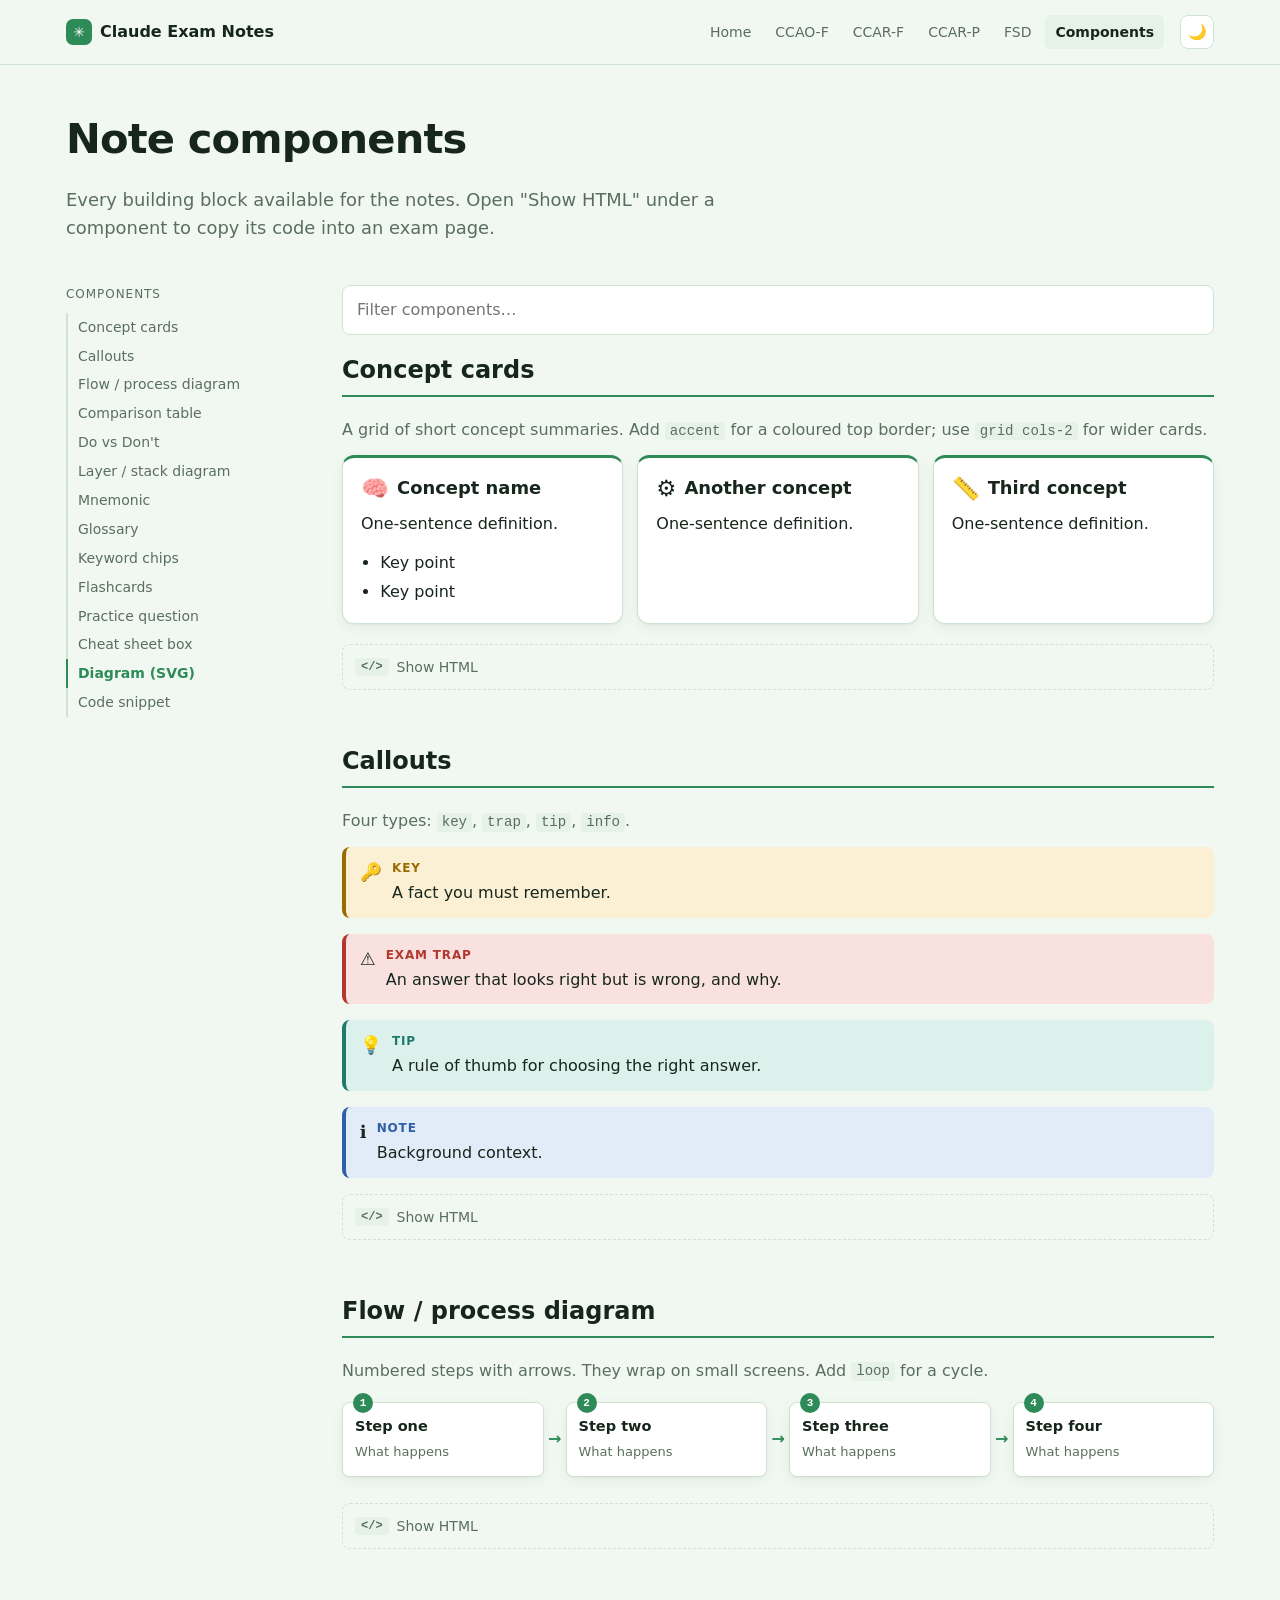
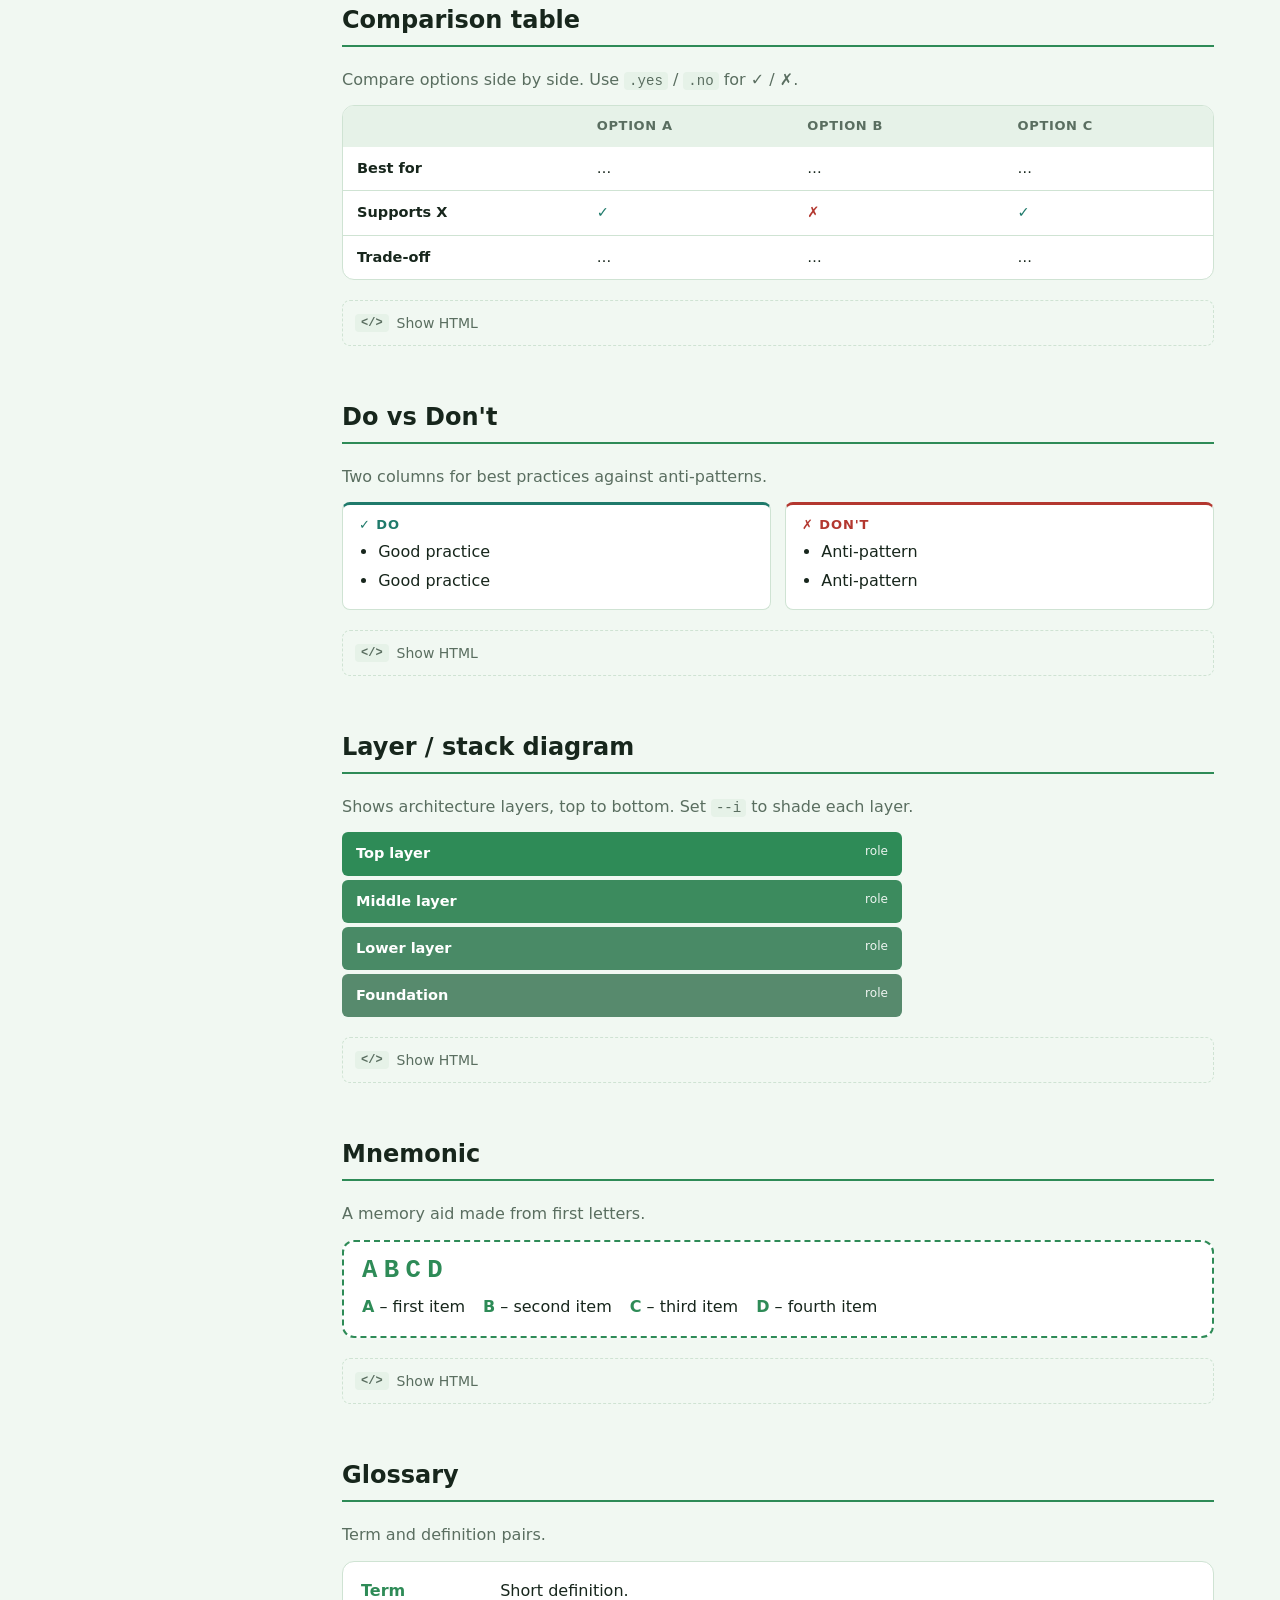
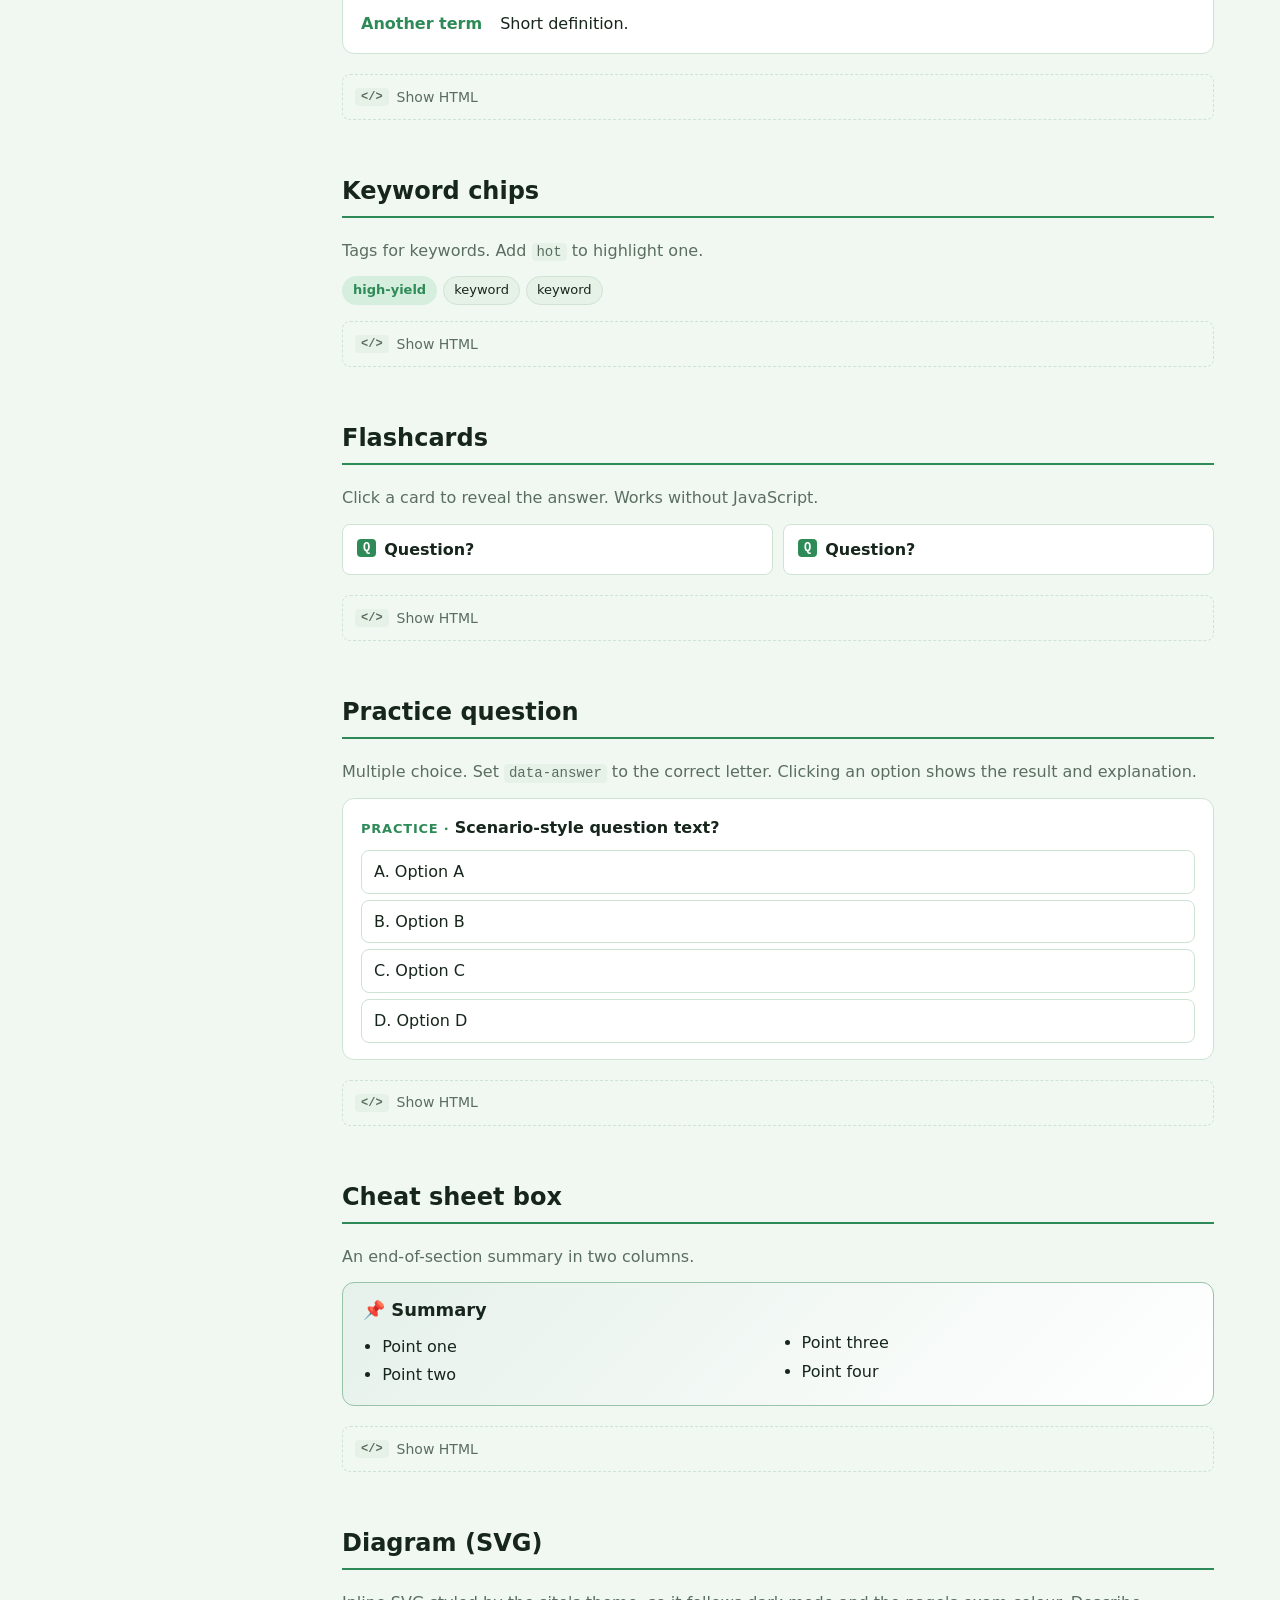
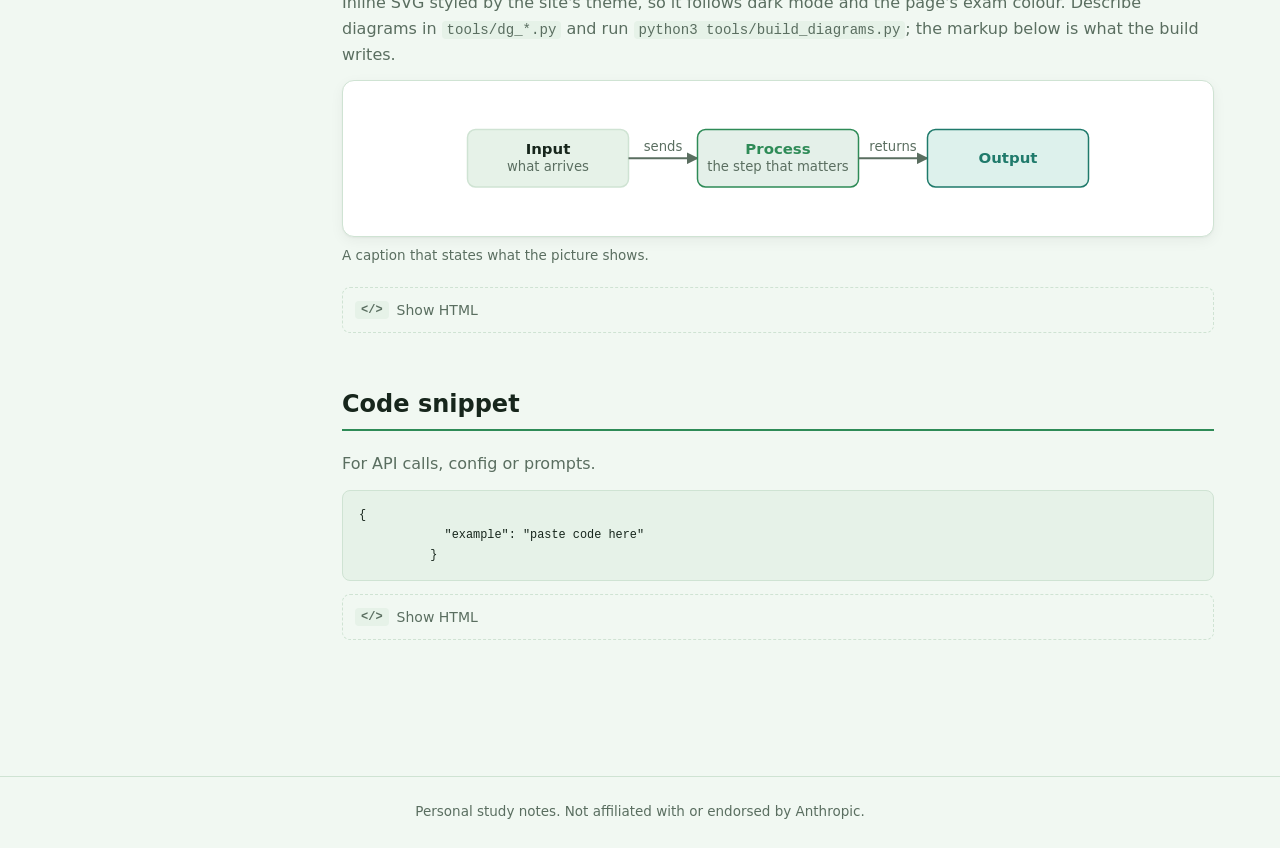
==== commit 8c5ece68: "Add Learn section with a Frontend System Design course page New learn/frontend-system-design.html wi" ====
--- a/components.html
+++ b/components.html
@@ -18,6 +18,7 @@
         <a href="exams/ccao-f.html">CCAO-F</a>
         <a href="exams/ccar-f.html">CCAR-F</a>
         <a href="exams/ccar-p.html">CCAR-P</a>
+        <a href="learn/frontend-system-design.html">FSD</a>
         <a href="components.html" aria-current="page">Components</a>
       </nav>
       <button class="icon-btn" data-theme-toggle type="button"></button>
--- a/assets/css/style.css
+++ b/assets/css/style.css
@@ -29,6 +29,7 @@
   --ccao-f: #1f8a7a;
   --ccar-f: #2e8b3e;
   --ccar-p: #5b7f1f;
+  --fsd: #1b7896;
   --exam: var(--accent);      /* overridden per page via body[data-exam] */
 
   --radius: 12px;
@@ -47,7 +48,7 @@
     --text: #e4efe6; --muted: #9db3a3; --accent: #6fcf97; --accent-soft: #1f3a2a; --on-accent: #0f1a13;
     --tip: #5fcbb8; --tip-soft: #173430; --trap: #f08a80; --trap-soft: #3b2220;
     --key: #e7bd52; --key-soft: #3a3019; --info: #85aef0; --info-soft: #1f2a3c;
-    --ccao-f: #4fc9b5; --ccar-f: #6fcf7f; --ccar-p: #a8cf5f;
+    --ccao-f: #4fc9b5; --ccar-f: #6fcf7f; --ccar-p: #a8cf5f; --fsd: #5cc3e0;
     --shadow: 0 1px 2px rgba(0,0,0,.3), 0 4px 14px rgba(0,0,0,.25);
     color-scheme: dark;
   }
@@ -57,7 +58,7 @@
   --text: #e4efe6; --muted: #9db3a3; --accent: #6fcf97; --accent-soft: #1f3a2a; --on-accent: #0f1a13;
   --tip: #5fcbb8; --tip-soft: #173430; --trap: #f08a80; --trap-soft: #3b2220;
   --key: #e7bd52; --key-soft: #3a3019; --info: #85aef0; --info-soft: #1f2a3c;
-  --ccao-f: #4fc9b5; --ccar-f: #6fcf7f; --ccar-p: #a8cf5f;
+  --ccao-f: #4fc9b5; --ccar-f: #6fcf7f; --ccar-p: #a8cf5f; --fsd: #5cc3e0;
   --shadow: 0 1px 2px rgba(0,0,0,.3), 0 4px 14px rgba(0,0,0,.25);
   color-scheme: dark;
 }
@@ -65,6 +66,7 @@
 body[data-exam="ccao-f"] { --exam: var(--ccao-f); }
 body[data-exam="ccar-f"] { --exam: var(--ccar-f); }
 body[data-exam="ccar-p"] { --exam: var(--ccar-p); }
+body[data-exam="fsd"] { --exam: var(--fsd); }
 
 /* ---------- Base ---------- */
 *, *::before, *::after { box-sizing: border-box; }
@@ -407,6 +409,7 @@
 .exam-tile[data-exam="ccao-f"] { --exam: var(--ccao-f); }
 .exam-tile[data-exam="ccar-f"] { --exam: var(--ccar-f); }
 .exam-tile[data-exam="ccar-p"] { --exam: var(--ccar-p); }
+.exam-tile[data-exam="fsd"] { --exam: var(--fsd); }
 .exam-tile h3 { font-size: 1.12rem; margin-top: 4px; }
 .exam-tile p { color: var(--muted); font-size: 14.5px; }
 .exam-tile .level { font-size: 12px; text-transform: uppercase; letter-spacing: .08em; color: var(--exam); font-weight: 700; }
@@ -489,6 +492,34 @@
 .dg rect.zone { fill: var(--tip-soft); }
 .dg rect.seg-a { fill: color-mix(in srgb, var(--exam) 30%, var(--surface)); }
 
+/* ---------- Malayalam audio lesson (.audio-note), made by tools/make_lesson.py ---------- */
+[lang="ml"] { font-family: "Noto Sans Malayalam", "Malayalam Sangam MN", "Nirmala UI", "Kartika", var(--font); }
+.audio-note { border: 1px solid color-mix(in srgb, var(--exam) 35%, var(--border)); border-radius: var(--radius);
+              background: linear-gradient(135deg, color-mix(in srgb, var(--exam) 10%, var(--surface)), var(--surface));
+              padding: 14px; margin: 0 0 16px; box-shadow: var(--shadow); }
+.an-head { display: flex; gap: 12px; align-items: center; }
+.an-icon { width: 42px; height: 42px; border-radius: 50%; background: var(--exam); display: grid; place-items: center; font-size: 20px; flex: none; }
+.an-title { display: block; font-weight: 700; font-size: 1.08rem; }
+.an-sub { display: block; font-size: 13px; color: var(--muted); line-height: 1.4; }
+.an-player audio { display: block; width: 100%; margin-top: 12px; }
+.an-speed { display: flex; gap: 6px; margin-top: 10px; }
+.an-speed button { flex: 1; min-height: 38px; font: 600 13.5px var(--font); border: 1px solid var(--border); background: var(--surface);
+                   color: var(--muted); border-radius: 999px; cursor: pointer; }
+.an-speed button[aria-pressed="true"] { border-color: var(--exam); color: var(--exam); background: color-mix(in srgb, var(--exam) 10%, var(--surface)); }
+.an-script { margin-top: 12px; border-top: 1px dashed var(--border); padding-top: 4px; }
+.an-script summary { cursor: pointer; min-height: 40px; display: flex; align-items: center; font-size: 14px; font-weight: 600; color: var(--exam); }
+.an-text { margin-top: 4px; line-height: 1.9; font-size: 16px; }
+.an-text h4 { font-size: 15px; margin: 16px 0 4px; color: var(--exam); }
+.an-text [data-say] { border-radius: 8px; padding: 4px 8px; margin: 0 -8px 8px; cursor: pointer; transition: background .2s; }
+@media (hover: hover) { .an-text [data-say]:hover { background: var(--surface-2); } }
+.an-text [data-say].speaking { background: var(--accent-soft); box-shadow: inset 3px 0 0 var(--exam); }
+@media (min-width: 600px) {
+  .audio-note { padding: 16px 18px; margin-bottom: 20px; }
+  .an-speed { display: inline-flex; }
+  .an-speed button { flex: none; min-height: 32px; padding: 0 12px; }
+}
+@media print { .an-player { display: none; } .an-script > .an-text { display: block; } }
+
 /* ---------- "Learn with Gemini" card, added to every exam domain by app.js ----------
    Phones: a full-width button with the status line under it. */
 .gm-card { display: flex; flex-wrap: wrap; align-items: center; gap: 8px 12px; margin: 0 0 20px; padding: 12px;
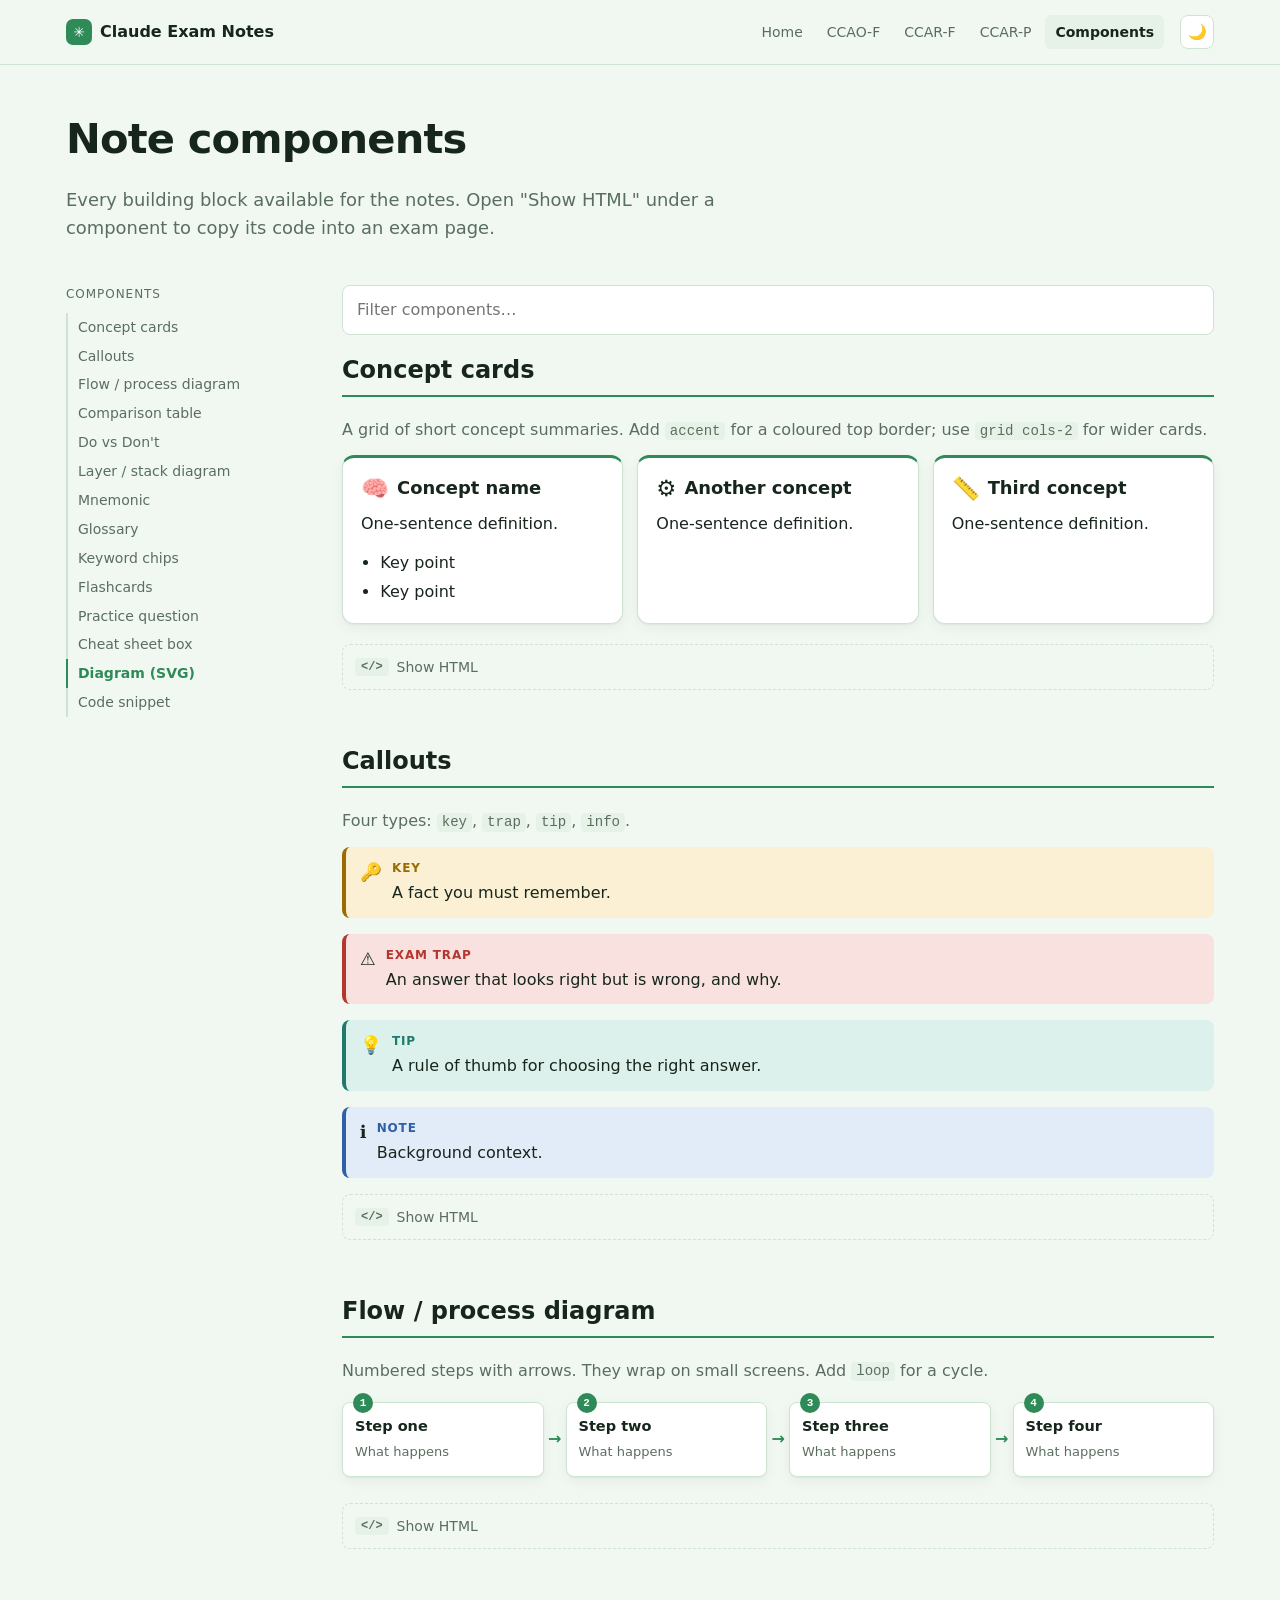
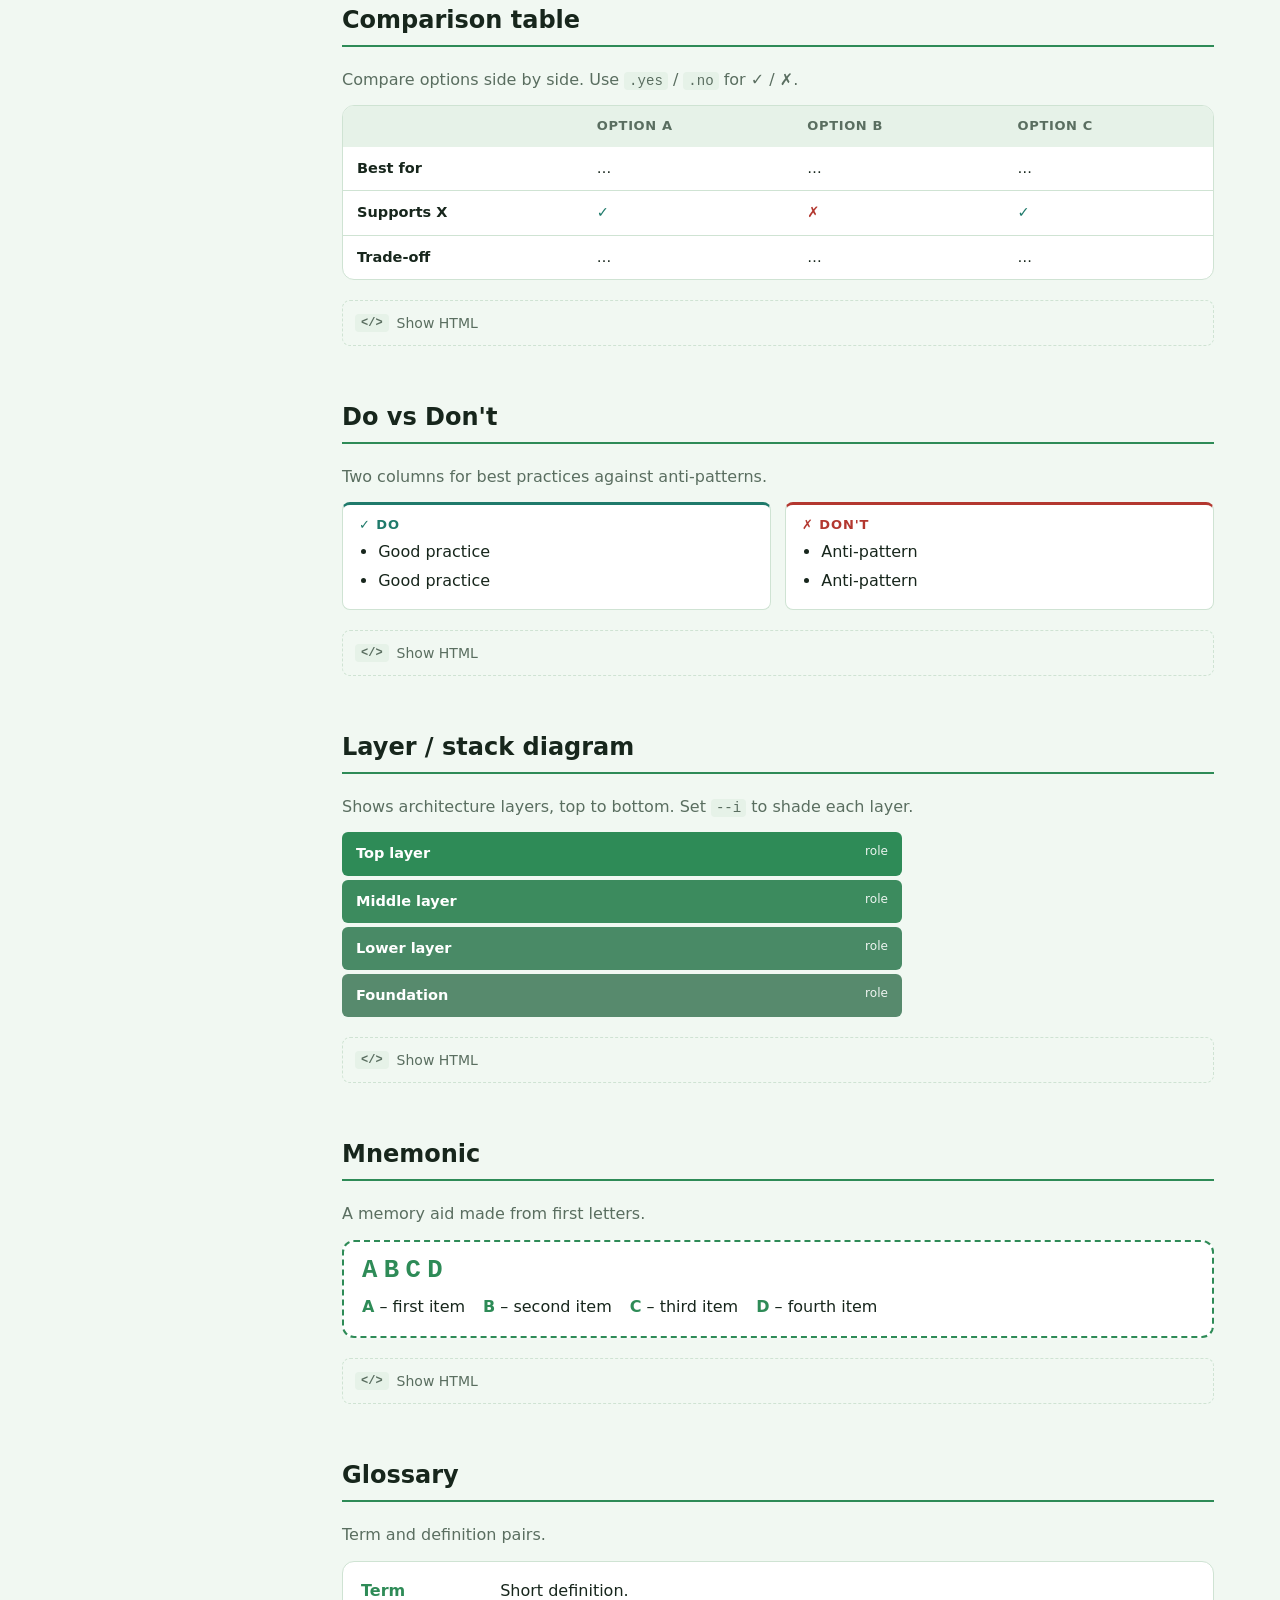
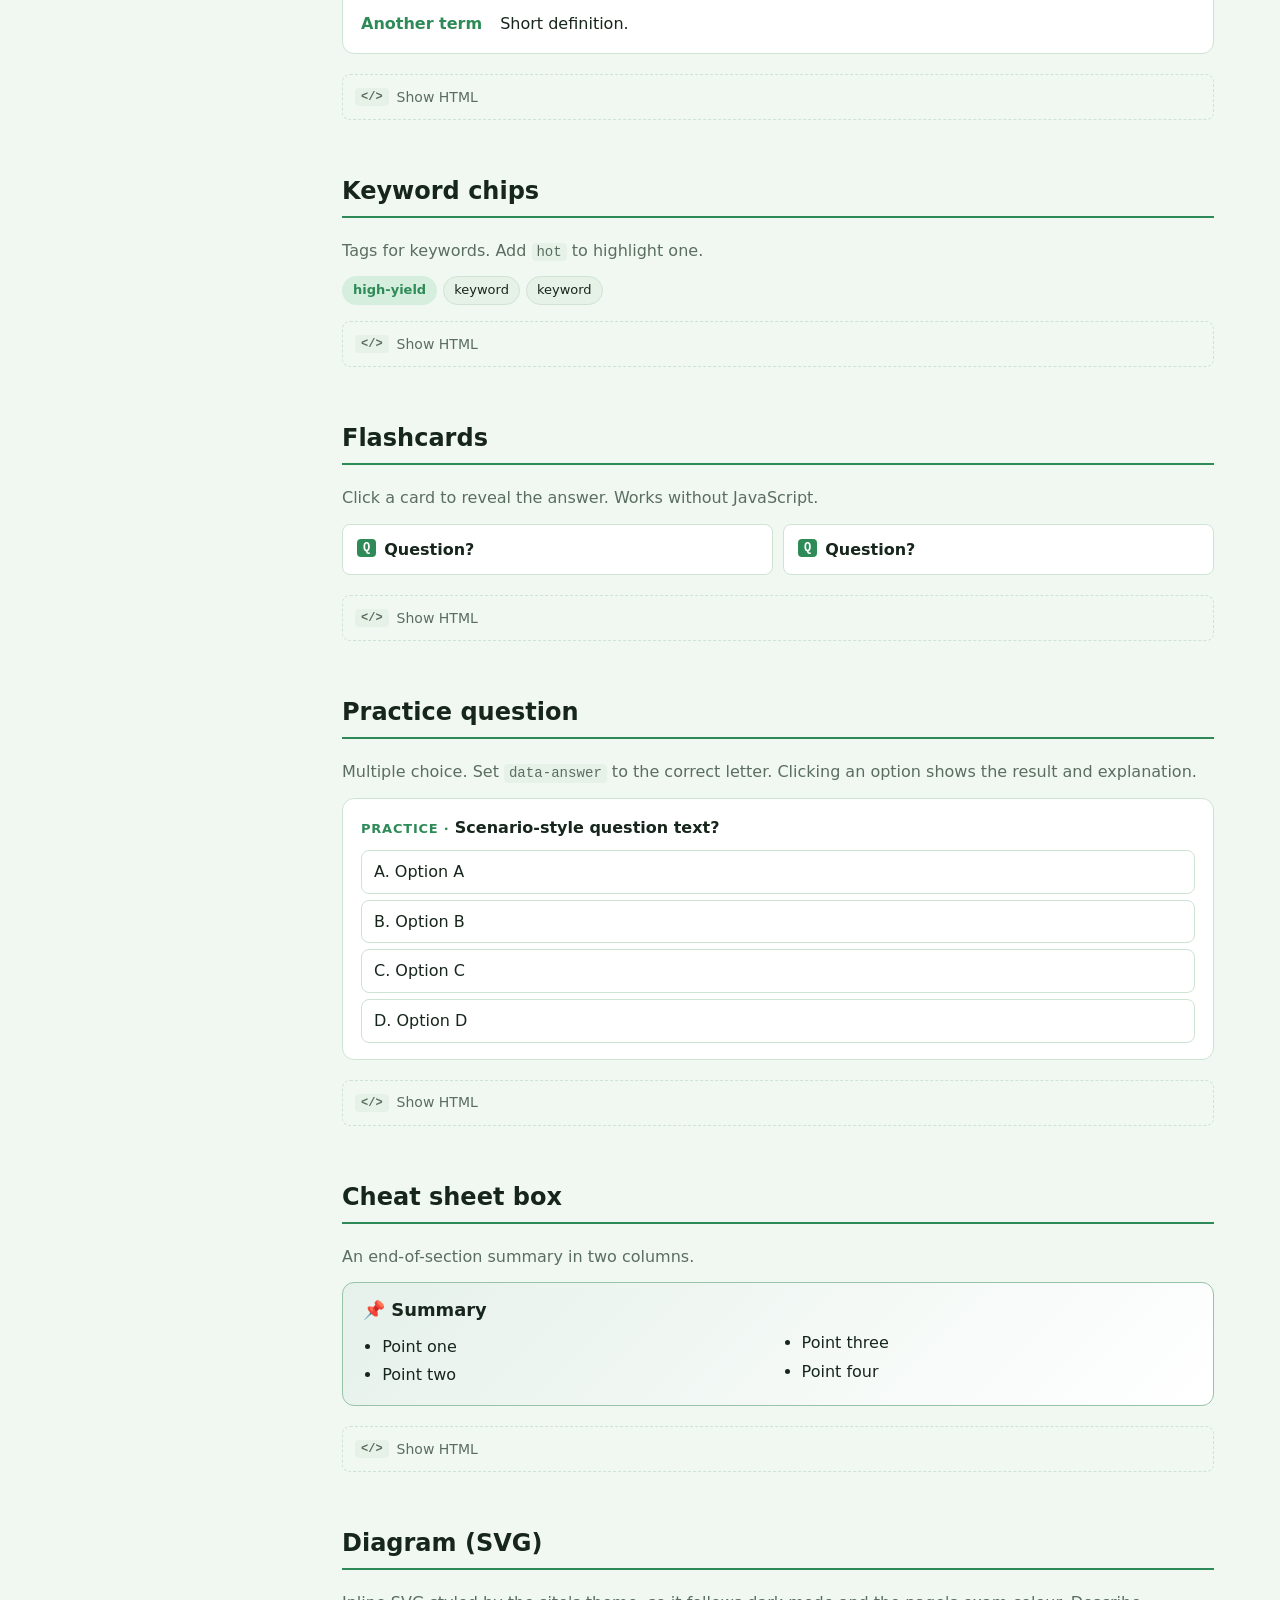
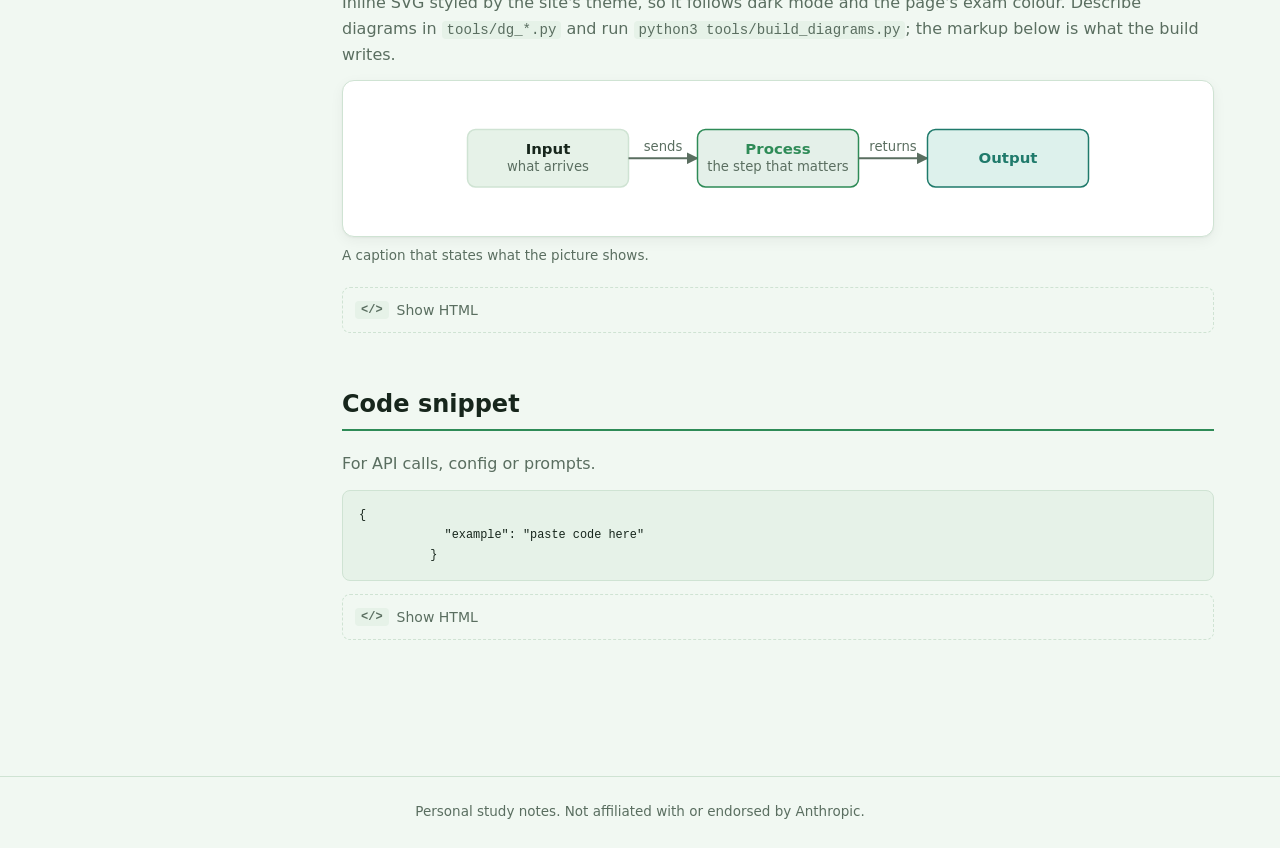
==== commit df1af079: "Remove the Frontend System Design page (moved to personal workspace) Reverts the Learn section, the " ====
--- a/components.html
+++ b/components.html
@@ -18,7 +18,6 @@
         <a href="exams/ccao-f.html">CCAO-F</a>
         <a href="exams/ccar-f.html">CCAR-F</a>
         <a href="exams/ccar-p.html">CCAR-P</a>
-        <a href="learn/frontend-system-design.html">FSD</a>
         <a href="components.html" aria-current="page">Components</a>
       </nav>
       <button class="icon-btn" data-theme-toggle type="button"></button>
--- a/assets/css/style.css
+++ b/assets/css/style.css
@@ -29,7 +29,6 @@
   --ccao-f: #1f8a7a;
   --ccar-f: #2e8b3e;
   --ccar-p: #5b7f1f;
-  --fsd: #1b7896;
   --exam: var(--accent);      /* overridden per page via body[data-exam] */
 
   --radius: 12px;
@@ -48,7 +47,7 @@
     --text: #e4efe6; --muted: #9db3a3; --accent: #6fcf97; --accent-soft: #1f3a2a; --on-accent: #0f1a13;
     --tip: #5fcbb8; --tip-soft: #173430; --trap: #f08a80; --trap-soft: #3b2220;
     --key: #e7bd52; --key-soft: #3a3019; --info: #85aef0; --info-soft: #1f2a3c;
-    --ccao-f: #4fc9b5; --ccar-f: #6fcf7f; --ccar-p: #a8cf5f; --fsd: #5cc3e0;
+    --ccao-f: #4fc9b5; --ccar-f: #6fcf7f; --ccar-p: #a8cf5f;
     --shadow: 0 1px 2px rgba(0,0,0,.3), 0 4px 14px rgba(0,0,0,.25);
     color-scheme: dark;
   }
@@ -58,7 +57,7 @@
   --text: #e4efe6; --muted: #9db3a3; --accent: #6fcf97; --accent-soft: #1f3a2a; --on-accent: #0f1a13;
   --tip: #5fcbb8; --tip-soft: #173430; --trap: #f08a80; --trap-soft: #3b2220;
   --key: #e7bd52; --key-soft: #3a3019; --info: #85aef0; --info-soft: #1f2a3c;
-  --ccao-f: #4fc9b5; --ccar-f: #6fcf7f; --ccar-p: #a8cf5f; --fsd: #5cc3e0;
+  --ccao-f: #4fc9b5; --ccar-f: #6fcf7f; --ccar-p: #a8cf5f;
   --shadow: 0 1px 2px rgba(0,0,0,.3), 0 4px 14px rgba(0,0,0,.25);
   color-scheme: dark;
 }
@@ -66,7 +65,6 @@
 body[data-exam="ccao-f"] { --exam: var(--ccao-f); }
 body[data-exam="ccar-f"] { --exam: var(--ccar-f); }
 body[data-exam="ccar-p"] { --exam: var(--ccar-p); }
-body[data-exam="fsd"] { --exam: var(--fsd); }
 
 /* ---------- Base ---------- */
 *, *::before, *::after { box-sizing: border-box; }
@@ -409,7 +407,6 @@
 .exam-tile[data-exam="ccao-f"] { --exam: var(--ccao-f); }
 .exam-tile[data-exam="ccar-f"] { --exam: var(--ccar-f); }
 .exam-tile[data-exam="ccar-p"] { --exam: var(--ccar-p); }
-.exam-tile[data-exam="fsd"] { --exam: var(--fsd); }
 .exam-tile h3 { font-size: 1.12rem; margin-top: 4px; }
 .exam-tile p { color: var(--muted); font-size: 14.5px; }
 .exam-tile .level { font-size: 12px; text-transform: uppercase; letter-spacing: .08em; color: var(--exam); font-weight: 700; }
